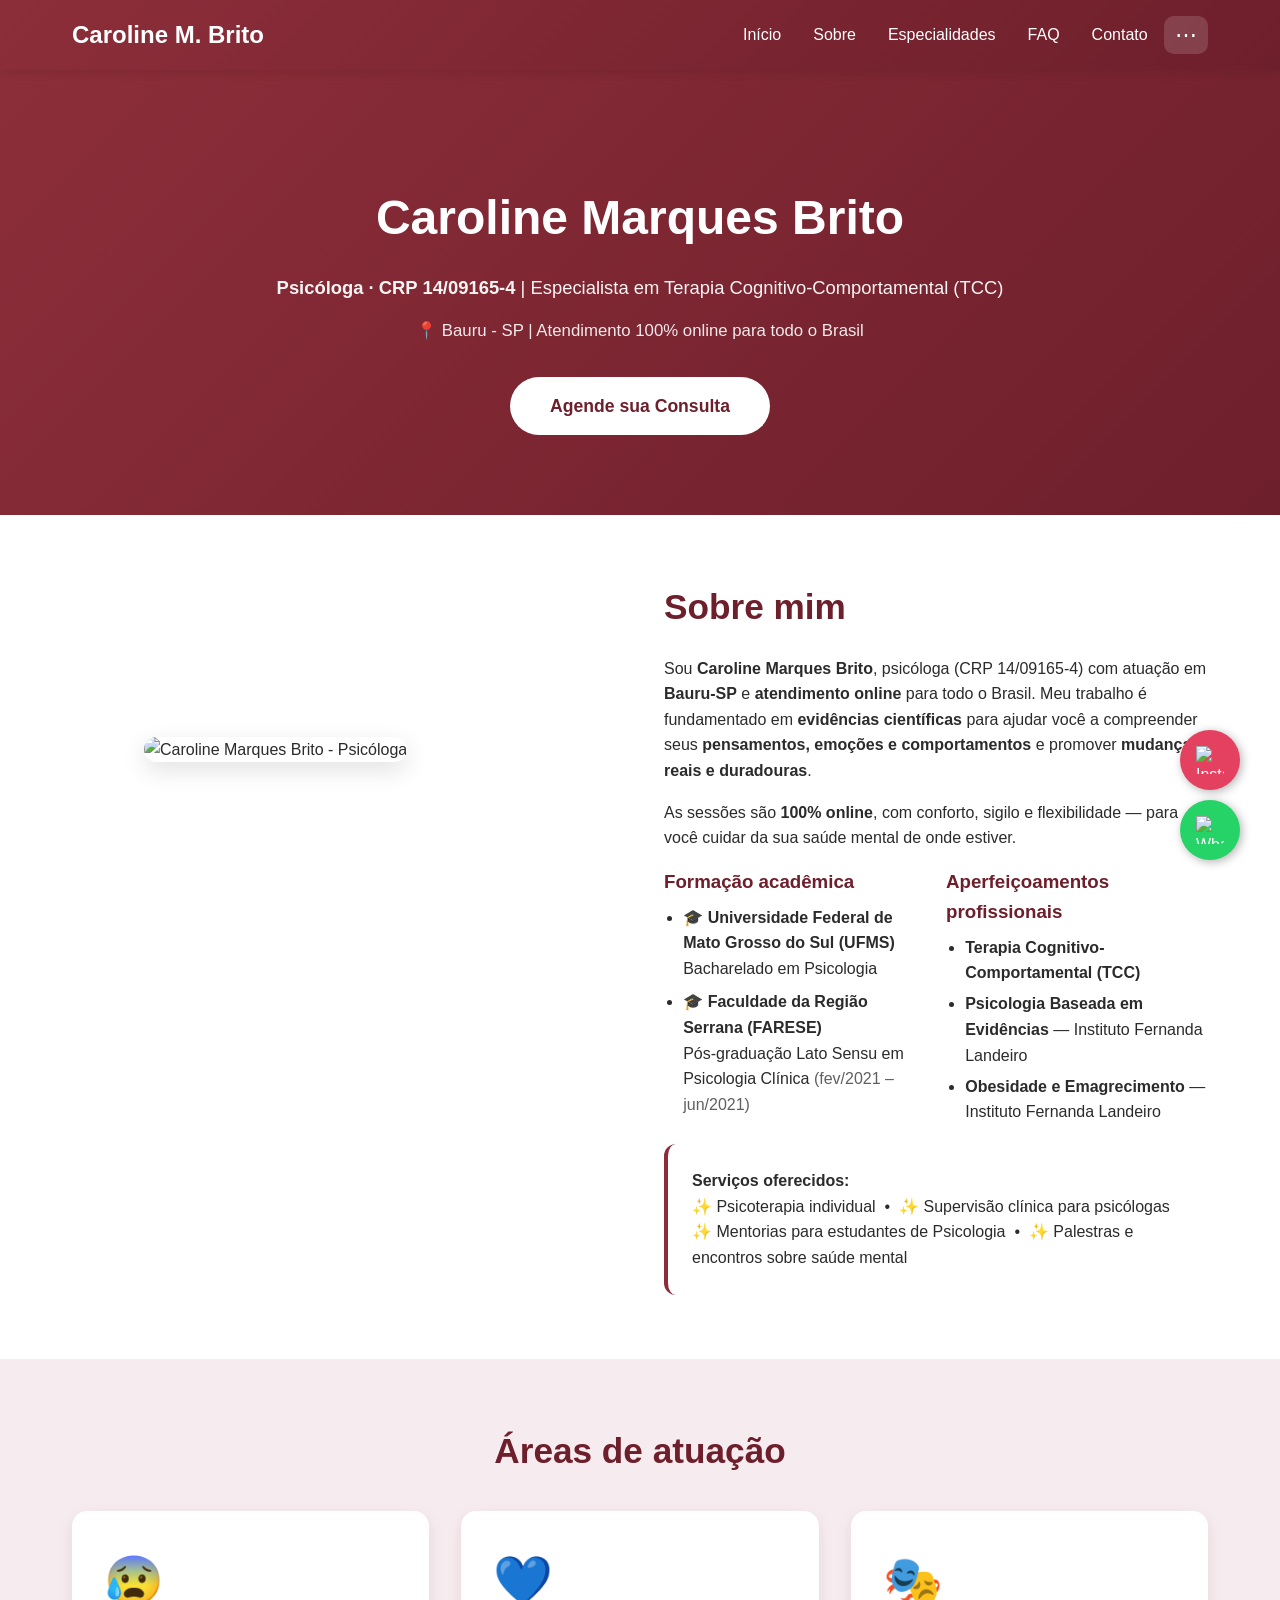
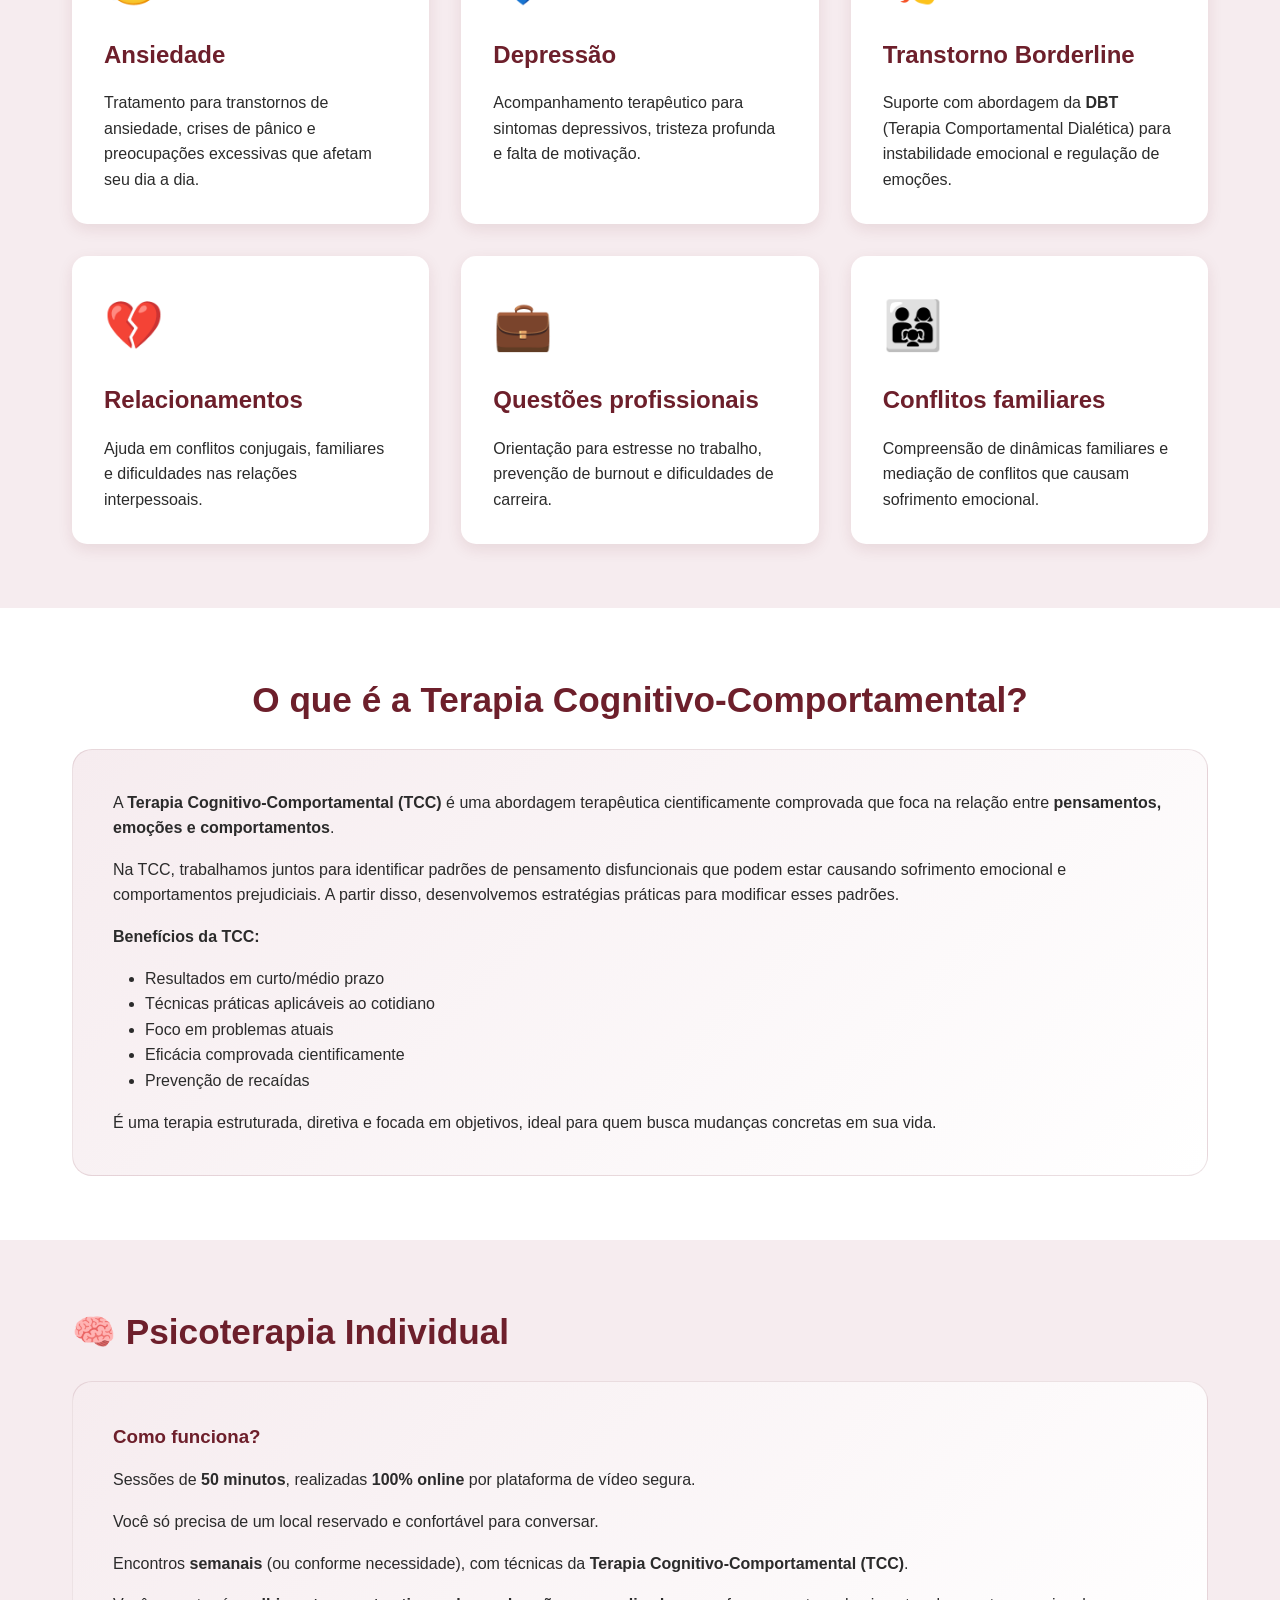
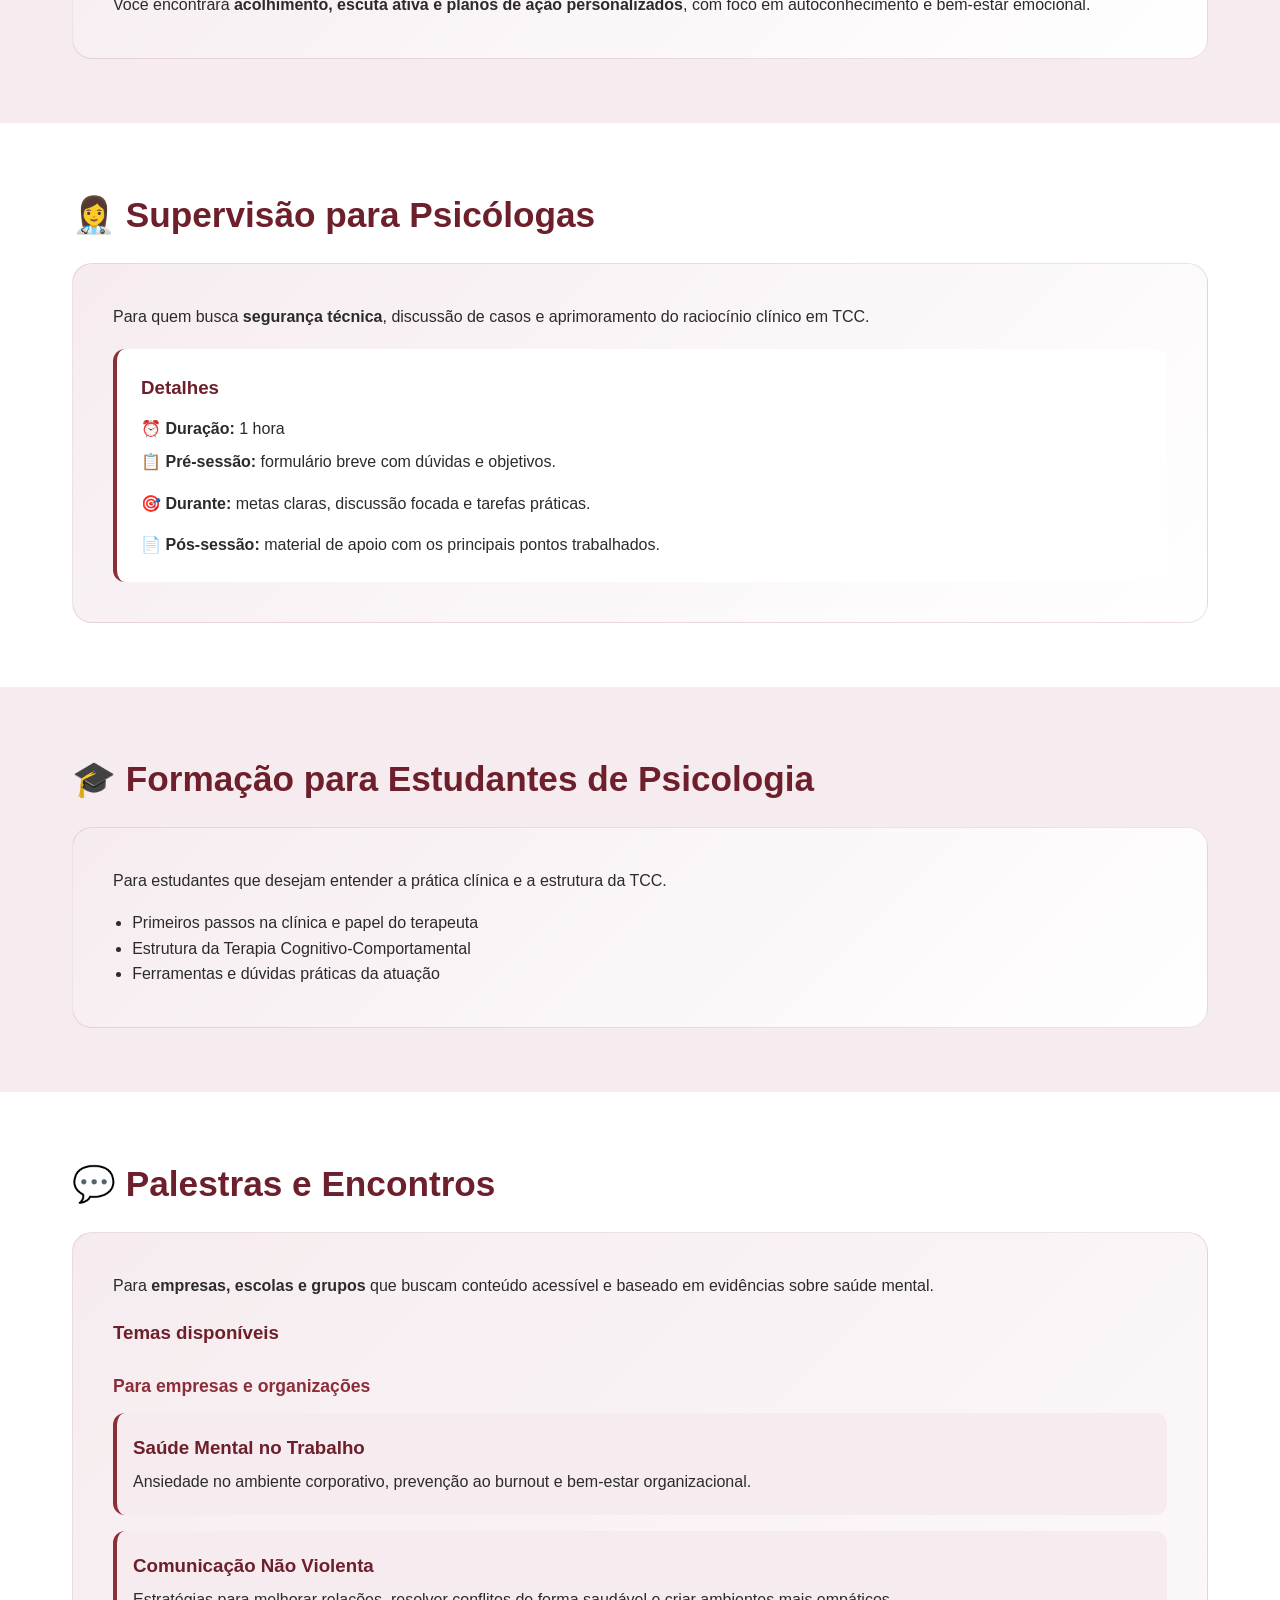
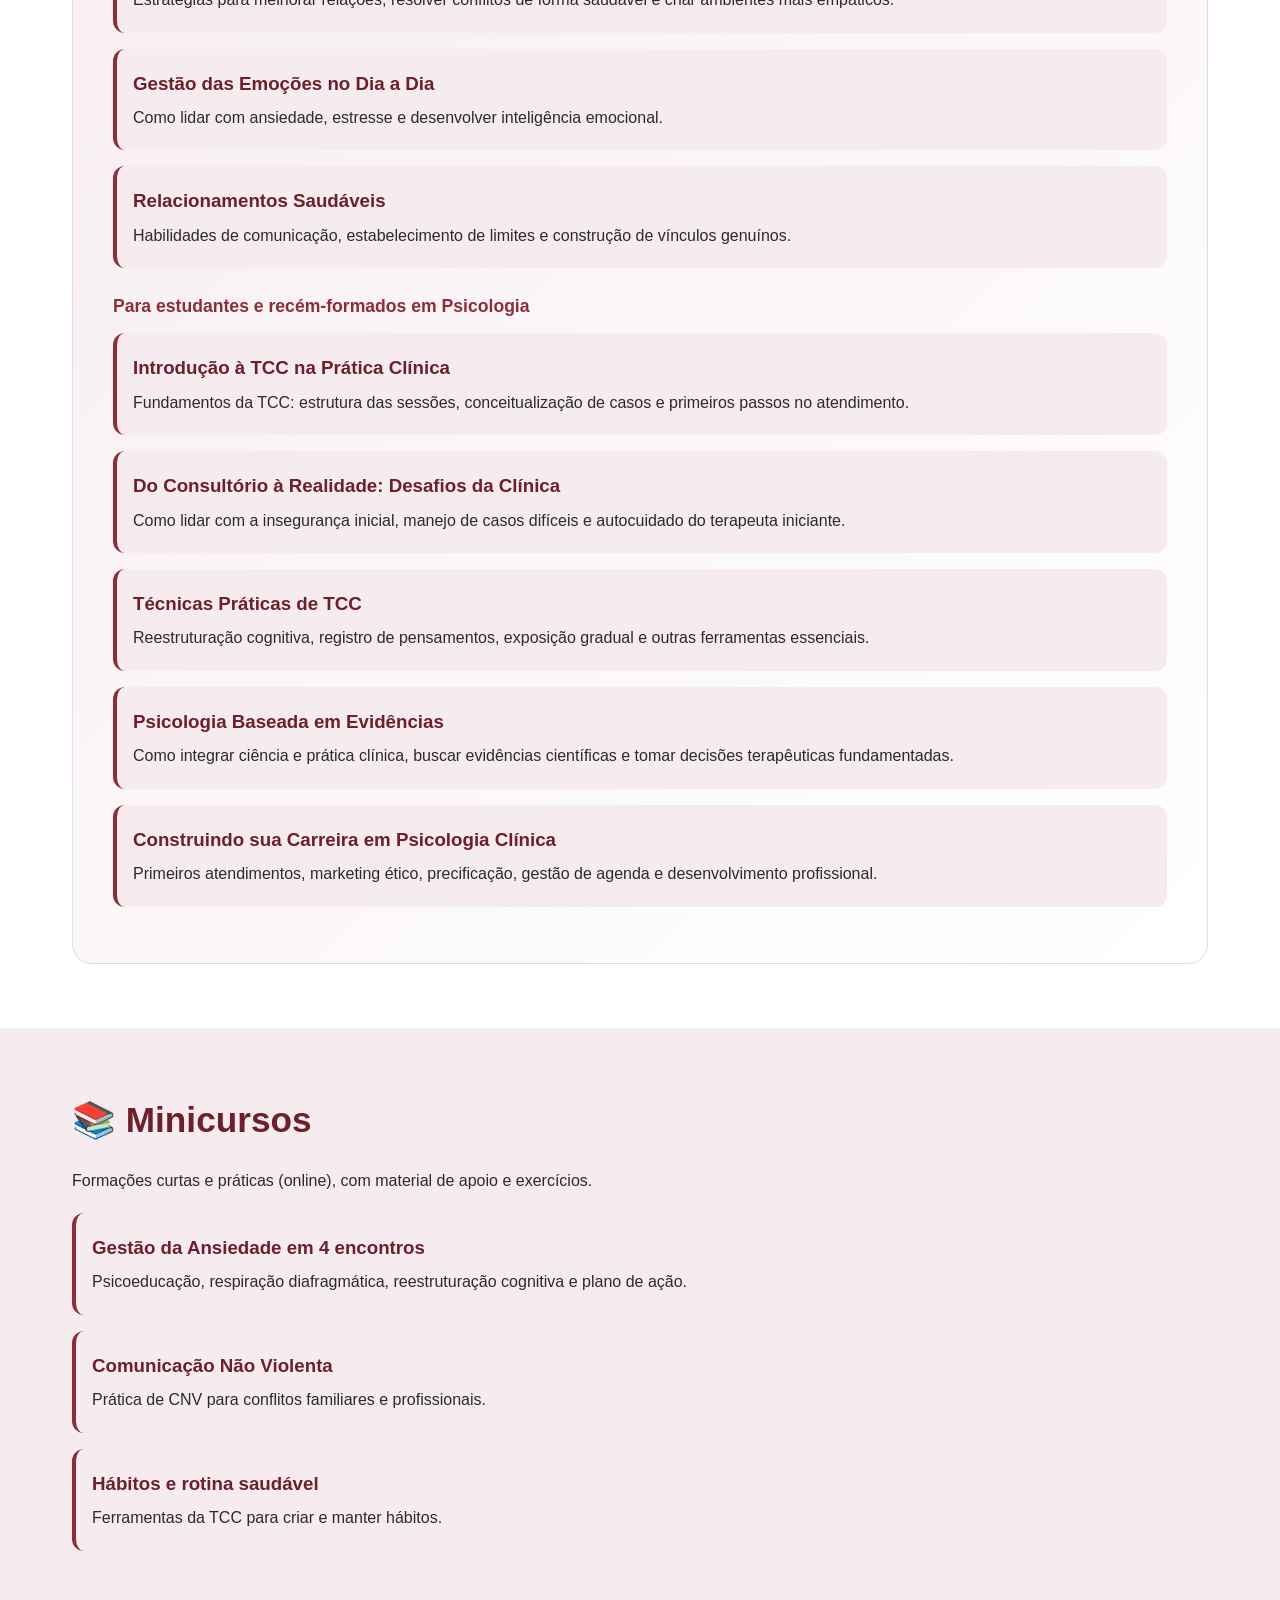
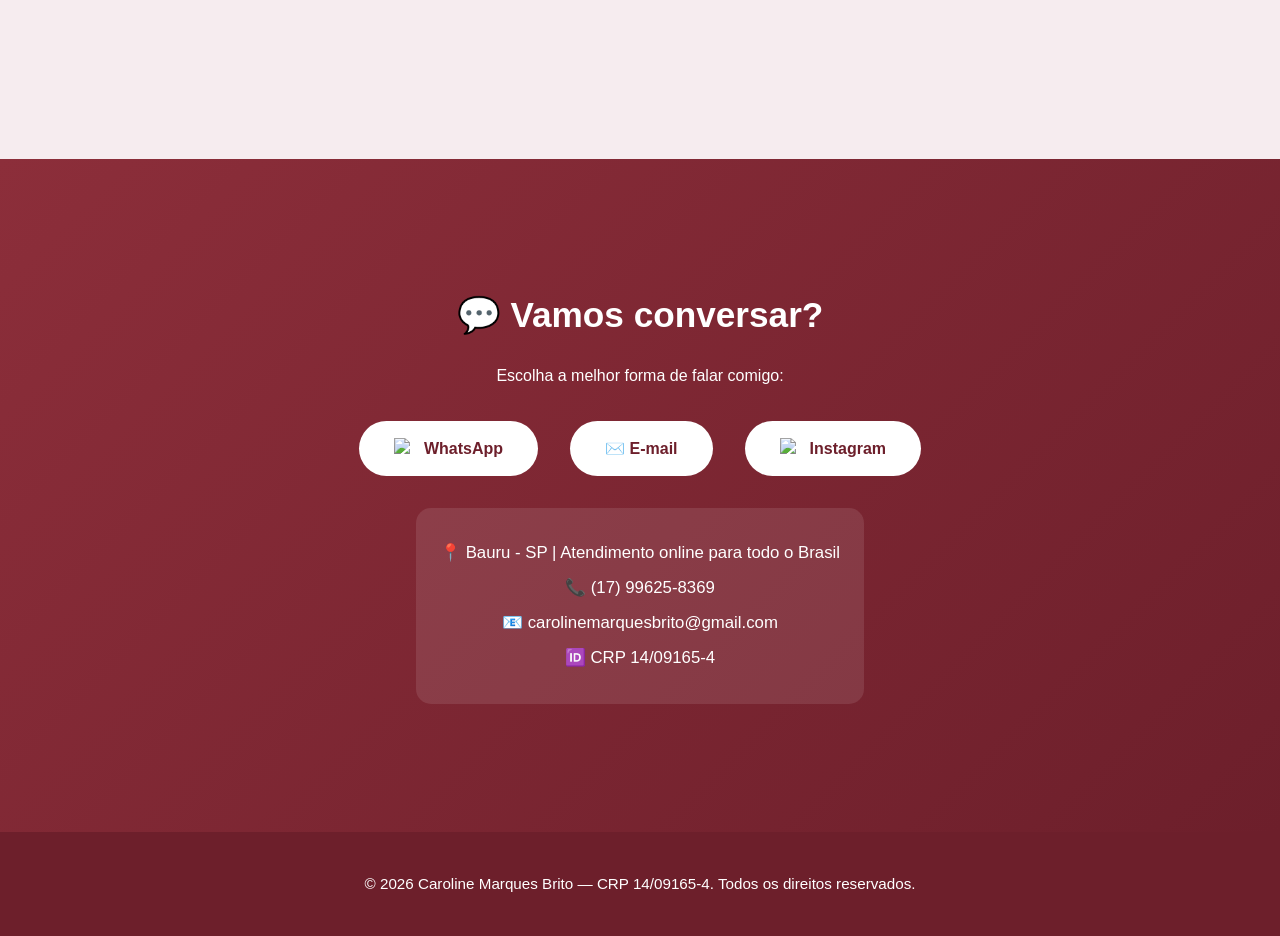
==== index.html @ 2ec9f241 "Update index.html" ====
<!DOCTYPE html>
<html lang="pt-BR">
<head>
  <meta charset="UTF-8" />
  <base href="https://psicarolmarques.com.br/">
  <meta name="viewport" content="width=device-width, initial-scale=1.0" />

  <!-- SEO básico -->
  <title>Psicoterapia Online | Caroline Marques Brito – Psicóloga TCC em Bauru</title>
  <meta name="description" content="Atendimento psicológico online e em Bauru-SP com Caroline Marques Brito (CRP 14/09165-4), especialista em Terapia Cognitivo-Comportamental (TCC) para ansiedade, depressão e relacionamentos." />
  <meta name="robots" content="index,follow,max-snippet:-1,max-image-preview:large,max-video-preview:-1" />
  <link rel="canonical" href="https://psicarolmarques.com.br/" />

  <!-- Palavras-chave -->
  <meta name="keywords" content="psicóloga Bauru, psicóloga online, terapia online, TCC, terapia cognitivo-comportamental, ansiedade, depressão, DBT, relacionamentos, psicoterapia online" />

  <!-- Open Graph -->
  <meta property="og:type" content="website" />
  <meta property="og:title" content="Psicoterapia Online | Caroline Marques Brito – Psicóloga TCC em Bauru" />
  <meta property="og:description" content="Atendimento psicológico online e em Bauru-SP com foco em TCC. Ansiedade, depressão e relacionamentos." />
  <meta property="og:url" content="https://psicarolmarques.com.br/" />
  <meta property="og:image" content="https://psicarolmarques.com.br/imagescaroline.jpeg" />
  <meta property="og:locale" content="pt_BR" />

  <!-- Twitter -->
  <meta name="twitter:card" content="summary_large_image" />
  <meta name="twitter:title" content="Psicoterapia Online | Caroline Marques Brito – Psicóloga TCC em Bauru" />
  <meta name="twitter:description" content="Atendimento psicológico online e em Bauru-SP com foco em TCC. Ansiedade, depressão e relacionamentos." />
  <meta name="twitter:image" content="https://psicarolmarques.com.br/imagescaroline.jpeg" />

  <!-- Cor do navegador -->
  <meta name="theme-color" content="#6D1F2B" />

  <style>
    * { margin: 0; padding: 0; box-sizing: border-box; }

    :root{
      --wine-600: #6D1F2B;
      --wine-500: #8C2E3A;
      --wine-100: #F6ECEF;
      --gray-50:  #F7F7F9;
      --gray-600: #6B7280;
      --text:     #2B2B2B;
    }

    body {
      font-family: 'Segoe UI', Tahoma, Geneva, Verdana, sans-serif;
      line-height: 1.6;
      color: var(--text);
      scroll-behavior: smooth;
      background: #fff;
    }

    header {
      background: linear-gradient(135deg, var(--wine-500) 0%, var(--wine-600) 100%);
      color: white;
      padding: 1rem 0;
      position: fixed;
      width: 100%;
      top: 0;
      z-index: 1000;
      box-shadow: 0 2px 10px rgba(0,0,0,0.1);
    }

    nav {
      max-width: 1200px;
      margin: 0 auto;
      display: flex;
      justify-content: space-between;
      align-items: center;
      padding: 0 2rem;
      position: relative;
    }

    .logo { font-size: 1.5rem; font-weight: bold; }

    .nav-right { display: flex; align-items: center; gap: 1rem; }

    .nav-links { display: flex; gap: 2rem; list-style: none; }
    .nav-links a {
      color: white; text-decoration: none; transition: opacity 0.3s; font-weight: 500;
    }
    .nav-links a:hover { opacity: 0.8; }

    .menu-toggle {
      display: none; background: none; border: none; color: white;
      font-size: 1.5rem; cursor: pointer;
    }

    /* 3 pontinhos */
    .more { position: relative; }
    .more-toggle {
      background: rgba(255,255,255,0.15);
      border: none; color: white; font-size: 1.35rem; line-height: 1;
      padding: .5rem .7rem; border-radius: 10px; cursor: pointer;
    }
    .more-toggle:focus { outline: 2px solid rgba(255,255,255,0.5); }

    .more-dropdown {
      position: absolute; top: 120%; right: 0; background: #fff; color: var(--text);
      border-radius: 12px; min-width: 260px; box-shadow: 0 12px 28px rgba(0,0,0,0.18);
      display: none; overflow: hidden; z-index: 1100;
    }
    .more-dropdown a {
      display: block; padding: .9rem 1rem; text-decoration: none; color: var(--text); font-weight: 500;
    }
    .more-dropdown a:hover { background: var(--wine-100); color: var(--wine-600); }

    .hero {
      background: linear-gradient(135deg, var(--wine-500) 0%, var(--wine-600) 100%);
      color: white; padding: 120px 2rem 80px; text-align: center; margin-top: 60px;
    }
    .hero h1 { font-size: 3rem; margin-bottom: 1rem; animation: fadeInUp 1s ease; }
    .hero p { font-size: 1.15rem; margin-bottom: 1rem; opacity: 0.95; }
    .hero .location { font-size: 1.05rem; opacity: 0.9; margin-bottom: 2rem; }
    .cta-button {
      display: inline-block; background: white; color: var(--wine-600);
      padding: 15px 40px; border-radius: 50px; text-decoration: none; font-weight: bold; font-size: 1.1rem;
      transition: transform 0.3s, box-shadow 0.3s;
    }
    .cta-button:hover { transform: translateY(-3px); box-shadow: 0 10px 25px rgba(109,31,43,0.25); }

    .container { max-width: 1200px; margin: 0 auto; padding: 4rem 2rem; }

    .about { display: grid; grid-template-columns: 1fr 1fr; gap: 3rem; align-items: center; }
    .about-image { width: 100%; max-width: 400px; height: 400px; margin: 0 auto; }
    .about-image img {
      width: 100%; height: 100%; object-fit: cover; object-position: center;
      border-radius: 20px; box-shadow: 0 8px 24px rgba(0,0,0,0.12);
    }

    .section-title { font-size: 2.2rem; color: var(--wine-600); margin-bottom: 1.25rem; }

    .section-bg-white { background: #fff; }
    .section-bg-light  { background: var(--wine-100); }

    .cards-grid { display: grid; grid-template-columns: repeat(auto-fit, minmax(280px, 1fr)); gap: 2rem; margin-top: 2rem; }
    .card {
      background: white; padding: 2rem; border-radius: 15px;
      box-shadow: 0 5px 15px rgba(109,31,43,0.10);
      transition: transform 0.3s, box-shadow 0.3s;
    }
    .card:hover { transform: translateY(-5px); box-shadow: 0 10px 30px rgba(109,31,43,0.20); }
    .card-icon { font-size: 3rem; margin-bottom: 1rem; }
    .card h3 { color: var(--wine-600); margin-bottom: 1rem; font-size: 1.5rem; }

    .service-content {
      background: linear-gradient(135deg, var(--wine-100) 0%, #fff 100%);
      padding: 2.5rem; border-radius: 20px; margin-top: 1rem;
      border: 1px solid rgba(109,31,43,0.12);
    }

    .two-col { display: grid; gap: 1.25rem; grid-template-columns: 1fr; margin-top: .5rem; }
    @media (min-width: 820px) { .two-col { grid-template-columns: 1fr 1fr; } }

    .highlight-box {
      background: white; padding: 1.5rem; border-radius: 12px; margin-top: 1.2rem;
      border-left: 4px solid var(--wine-500);
    }

    .offer-item {
      background: var(--wine-100); border-left: 4px solid var(--wine-500);
      border-radius: 12px; padding: 1.25rem 1rem; margin-bottom: 1rem;
    }
    .offer-item h3 { color: var(--wine-600); margin-bottom: .4rem; }

    .contact {
      background: linear-gradient(135deg, var(--wine-500) 0%, var(--wine-600) 100%);
      color: white; text-align: center; padding: 4rem 2rem;
    }
    .contact-buttons { display: flex; gap: 2rem; justify-content: center; margin-top: 2rem; flex-wrap: wrap; }
    .contact-btn {
      background: white; color: var(--wine-600); padding: 15px 35px; border-radius: 50px;
      text-decoration: none; font-weight: bold; display: inline-flex; align-items: center; gap: 10px;
      transition: transform 0.3s, box-shadow 0.3s;
    }
    .contact-btn:hover { transform: translateY(-3px); box-shadow: 0 10px 25px rgba(109,31,43,0.25); }
    .contact-btn img { width: 20px; height: 20px; display: inline-block; vertical-align: middle; }

    .contact-info {
      margin-top: 2rem; padding: 1.5rem; background: rgba(255,255,255,0.1);
      border-radius: 15px; display: inline-block;
    }
    .contact-info p { margin: 0.5rem 0; font-size: 1.05rem; }

    footer { background: var(--wine-600); color: white; text-align: center; padding: 2rem; }
    footer p { margin: 0.5rem 0; font-size: 0.95rem; }

    @media (max-width: 768px) {
      .nav-links { display: none; }
      .menu-toggle { display: block; }
      .hero h1 { font-size: 2rem; }
      .hero p { font-size: 1.05rem; }
      .about { grid-template-columns: 1fr; }
      .section-title { font-size: 1.9rem; }
      .nav-links.active {
        display: flex; position: absolute; top: 60px; right: 0;
        background: var(--wine-600); flex-direction: column; gap: 1rem; padding: 1rem 1.5rem;
        border-bottom-left-radius: 12px; box-shadow: 0 10px 25px rgba(0,0,0,0.2);
      }
      .nav-links a { padding: .25rem 0; }
      .more-dropdown { min-width: 220px; }
      .contact-buttons { flex-direction: column; align-items: center; }
    }

    @keyframes fadeInUp { from { opacity: 0; transform: translateY(30px); } to { opacity: 1; transform: translateY(0); } }

    /* Botões flutuantes */
    .whatsapp-float, .instagram-float {
      position: fixed; width: 60px; height: 60px; right: 40px; color: #FFF; border-radius: 50%;
      text-align: center; box-shadow: 2px 2px 10px rgba(0,0,0,0.3); z-index: 999;
      display: flex; align-items: center; justify-content: center; cursor: pointer;
      transition: transform 0.3s; text-decoration: none;
    }
    .whatsapp-float { bottom: 40px; background-color: #25d366; }
    .instagram-float { bottom: 110px; background-color: #E4405F; }
    .whatsapp-float:hover, .instagram-float:hover { transform: scale(1.1); }
    .whatsapp-float img, .instagram-float img { width: 28px; height: 28px; display: block; }

    /* Compensar header fixo nas âncoras */
    section { scroll-margin-top: 80px; }
  </style>
</head>
<body>
  <!-- WhatsApp flutuante -->
  <a href="https://wa.me/5517996258369?text=Olá! Gostaria de agendar uma consulta."
     class="whatsapp-float" target="_blank" rel="noopener noreferrer" aria-label="Conversar no WhatsApp">
    <img src="whatsapp.png" alt="WhatsApp" loading="lazy">
  </a>

  <!-- Instagram flutuante -->
  <a href="https://www.instagram.com/psicarolmarques/"
     class="instagram-float" target="_blank" rel="noopener noreferrer" aria-label="Abrir Instagram">
    <img src="Instagram.png" alt="Instagram" loading="lazy">
  </a>

  <header id="header">
    <nav aria-label="Menu principal">
      <div class="logo">Caroline M. Brito</div>

      <div class="nav-right">
        <button class="menu-toggle" aria-label="Abrir menu principal" aria-expanded="false">☰</button>

        <ul class="nav-links">
          <li><a href="#inicio">Início</a></li>
          <li><a href="#sobre">Sobre</a></li>
          <li><a href="#especialidades">Especialidades</a></li>
          <li><a href="#faq">FAQ</a></li>
          <li><a href="#contato" id="navContato">Contato</a></li>
        </ul>

        <div class="more">
          <button class="more-toggle" aria-haspopup="true" aria-expanded="false" aria-label="Mais opções">⋯</button>
          <div class="more-dropdown" role="menu" aria-label="Mais opções">
            <a href="#psicoterapia" role="menuitem">🧠 Psicoterapia</a>
            <a href="#supervisao" role="menuitem">👩‍⚕️ Supervisão Clínica</a>
            <a href="#palestras" role="menuitem">💬 Palestras</a>
            <a href="#minicursos" role="menuitem">📚 Minicursos</a>
            <a href="#mentoria-individual" role="menuitem">👤 Mentorias Individuais</a>
            <a href="#mentoria-grupo" role="menuitem">👥 Mentorias em Grupo</a>
          </div>
        </div>
      </div>
    </nav>
  </header>

  <section class="hero" id="inicio">
    <h1>Caroline Marques Brito</h1>
    <p><strong>Psicóloga · CRP 14/09165-4</strong> | Especialista em Terapia Cognitivo-Comportamental (TCC)</p>
    <p class="location">📍 Bauru - SP | Atendimento 100% online para todo o Brasil</p>
    <a href="https://wa.me/5517996258369?text=Olá! Gostaria de agendar uma consulta." class="cta-button" target="_blank" rel="noopener noreferrer">Agende sua Consulta</a>
  </section>

  <section class="section-bg-white" id="sobre">
    <div class="container">
      <div class="about">
        <div class="about-image">
          <img src="imagescaroline.jpeg" alt="Caroline Marques Brito - Psicóloga" loading="lazy">
        </div>
        <div>
          <h2 class="section-title">Sobre mim</h2>
          <p style="margin-bottom: 1rem;">
            Sou <strong>Caroline Marques Brito</strong>, psicóloga (CRP 14/09165-4) com atuação em <strong>Bauru-SP</strong> e
            <strong>atendimento online</strong> para todo o Brasil. Meu trabalho é fundamentado em
            <strong>evidências científicas</strong> para ajudar você a compreender seus <strong>pensamentos, emoções e comportamentos</strong> e promover
            <strong>mudanças reais e duradouras</strong>.
          </p>
          <p style="margin-bottom: 1rem;">
            As sessões são <strong>100% online</strong>, com conforto, sigilo e flexibilidade — para você cuidar da sua saúde mental de onde estiver.
          </p>

          <div class="two-col" style="margin-top:.75rem;">
            <div>
              <h3 style="color:var(--wine-600); margin-bottom:.5rem;">Formação acadêmica</h3>
              <ul style="padding-left: 1.2rem;">
                <li style="margin-bottom:.5rem;">
                  🎓 <strong>Universidade Federal de Mato Grosso do Sul (UFMS)</strong><br>
                  Bacharelado em Psicologia
                </li>
                <li>
                  🎓 <strong>Faculdade da Região Serrana (FARESE)</strong><br>
                  Pós-graduação Lato Sensu em Psicologia Clínica <span style="opacity:.75;">(fev/2021 – jun/2021)</span>
                </li>
              </ul>
            </div>

            <div>
              <h3 style="color:var(--wine-600); margin-bottom:.5rem;">Aperfeiçoamentos profissionais</h3>
              <ul style="padding-left: 1.2rem;">
                <li style="margin-bottom:.35rem;"><strong>Terapia Cognitivo-Comportamental (TCC)</strong></li>
                <li style="margin-bottom:.35rem;"><strong>Psicologia Baseada em Evidências</strong> — Instituto Fernanda Landeiro</li>
                <li><strong>Obesidade e Emagrecimento</strong> — Instituto Fernanda Landeiro</li>
              </ul>
            </div>
          </div>

          <div class="highlight-box">
            <strong>Serviços oferecidos:</strong><br>
            ✨ Psicoterapia individual&nbsp;&nbsp;•&nbsp;&nbsp;✨ Supervisão clínica para psicólogas<br>
            ✨ Mentorias para estudantes de Psicologia&nbsp;&nbsp;•&nbsp;&nbsp;✨ Palestras e encontros sobre saúde mental
          </div>
        </div>
      </div>
    </div>
  </section>

  <section class="section-bg-light" id="especialidades">
    <div class="container">
      <h2 class="section-title" style="text-align: center;">Áreas de atuação</h2>
      <div class="cards-grid">
        <div class="card"><div class="card-icon">😰</div><h3>Ansiedade</h3><p>Tratamento para transtornos de ansiedade, crises de pânico e preocupações excessivas que afetam seu dia a dia.</p></div>
        <div class="card"><div class="card-icon">💙</div><h3>Depressão</h3><p>Acompanhamento terapêutico para sintomas depressivos, tristeza profunda e falta de motivação.</p></div>
        <div class="card"><div class="card-icon">🎭</div><h3>Transtorno Borderline</h3><p>Suporte com abordagem da <strong>DBT</strong> (Terapia Comportamental Dialética) para instabilidade emocional e regulação de emoções.</p></div>
        <div class="card"><div class="card-icon">💔</div><h3>Relacionamentos</h3><p>Ajuda em conflitos conjugais, familiares e dificuldades nas relações interpessoais.</p></div>
        <div class="card"><div class="card-icon">💼</div><h3>Questões profissionais</h3><p>Orientação para estresse no trabalho, prevenção de burnout e dificuldades de carreira.</p></div>
        <div class="card"><div class="card-icon">👨‍👩‍👧</div><h3>Conflitos familiares</h3><p>Compreensão de dinâmicas familiares e mediação de conflitos que causam sofrimento emocional.</p></div>
      </div>
    </div>
  </section>

  <!-- Seção explicativa: O que é TCC -->
  <section class="section-bg-white" id="tcc">
    <div class="container">
      <h2 class="section-title" style="text-align: center;">O que é a Terapia Cognitivo-Comportamental?</h2>
      <div class="service-content">
        <p style="margin-bottom: 1rem;">
          A <strong>Terapia Cognitivo-Comportamental (TCC)</strong> é uma abordagem terapêutica cientificamente comprovada que foca na relação entre <strong>pensamentos, emoções e comportamentos</strong>.
        </p>
        <p style="margin-bottom: 1rem;">
          Na TCC, trabalhamos juntos para identificar padrões de pensamento disfuncionais que podem estar causando sofrimento emocional e comportamentos prejudiciais. A partir disso, desenvolvemos estratégias práticas para modificar esses padrões.
        </p>
        <p style="margin-bottom: 1rem;"><strong>Benefícios da TCC:</strong></p>
        <ul style="margin-left: 2rem; margin-bottom: 1rem;">
          <li>Resultados em curto/médio prazo</li>
          <li>Técnicas práticas aplicáveis ao cotidiano</li>
          <li>Foco em problemas atuais</li>
          <li>Eficácia comprovada cientificamente</li>
          <li>Prevenção de recaídas</li>
        </ul>
        <p>É uma terapia estruturada, diretiva e focada em objetivos, ideal para quem busca mudanças concretas em sua vida.</p>
      </div>
    </div>
  </section>

  <section class="section-bg-light" id="psicoterapia">
    <div class="container">
      <h2 class="section-title">🧠 Psicoterapia Individual</h2>
      <div class="service-content">
        <h3 style="color: var(--wine-600); margin-bottom: 1rem;">Como funciona?</h3>
        <p style="margin-bottom: 1rem;">Sessões de <strong>50 minutos</strong>, realizadas <strong>100% online</strong> por plataforma de vídeo segura.</p>
        <p style="margin-bottom: 1rem;">Você só precisa de um local reservado e confortável para conversar.</p>
        <p style="margin-bottom: 1rem;">Encontros <strong>semanais</strong> (ou conforme necessidade), com técnicas da <strong>Terapia Cognitivo-Comportamental (TCC)</strong>.</p>
        <p>Você encontrará <strong>acolhimento, escuta ativa e planos de ação personalizados</strong>, com foco em autoconhecimento e bem-estar emocional.</p>
      </div>
    </div>
  </section>

  <section class="section-bg-white" id="supervisao">
    <div class="container">
      <h2 class="section-title">👩‍⚕️ Supervisão para Psicólogas</h2>
      <div class="service-content">
        <p style="margin-bottom: 1rem;">Para quem busca <strong>segurança técnica</strong>, discussão de casos e aprimoramento do raciocínio clínico em TCC.</p>
        <div class="highlight-box">
          <h3 style="color: var(--wine-600); margin-bottom: 0.8rem;">Detalhes</h3>
          <p style="margin-bottom: 0.5rem;">⏰ <strong>Duração:</strong> 1 hora</p>
          <p style="margin-bottom: 1rem;">📋 <strong>Pré-sessão:</strong> formulário breve com dúvidas e objetivos.</p>
          <p style="margin-bottom: 1rem;">🎯 <strong>Durante:</strong> metas claras, discussão focada e tarefas práticas.</p>
          <p style="margin-bottom: 0;">📄 <strong>Pós-sessão:</strong> material de apoio com os principais pontos trabalhados.</p>
        </div>
      </div>
    </div>
  </section>

  <section class="section-bg-light" id="estudantes">
    <div class="container">
      <h2 class="section-title">🎓 Formação para Estudantes de Psicologia</h2>
      <div class="service-content">
        <p style="margin-bottom: 1rem;">Para estudantes que desejam entender a prática clínica e a estrutura da TCC.</p>
        <ul style="margin-left: 1.2rem; margin-bottom: 0;">
          <li>Primeiros passos na clínica e papel do terapeuta</li>
          <li>Estrutura da Terapia Cognitivo-Comportamental</li>
          <li>Ferramentas e dúvidas práticas da atuação</li>
        </ul>
      </div>
    </div>
  </section>

  <section class="section-bg-white" id="palestras">
    <div class="container">
      <h2 class="section-title">💬 Palestras e Encontros</h2>
      <div class="service-content">
        <p style="margin-bottom: 1.2rem;">Para <strong>empresas, escolas e grupos</strong> que buscam conteúdo acessível e baseado em evidências sobre saúde mental.</p>
        <h3 style="color: var(--wine-600); margin-bottom: 1rem;">Temas disponíveis</h3>

        <h4 style="color: var(--wine-500); margin: 1.5rem 0 0.8rem 0; font-size: 1.1rem;">Para empresas e organizações</h4>
        <div class="offer-item"><h3>Saúde Mental no Trabalho</h3><p>Ansiedade no ambiente corporativo, prevenção ao burnout e bem-estar organizacional.</p></div>
        <div class="offer-item"><h3>Comunicação Não Violenta</h3><p>Estratégias para melhorar relações, resolver conflitos de forma saudável e criar ambientes mais empáticos.</p></div>
        <div class="offer-item"><h3>Gestão das Emoções no Dia a Dia</h3><p>Como lidar com ansiedade, estresse e desenvolver inteligência emocional.</p></div>
        <div class="offer-item"><h3>Relacionamentos Saudáveis</h3><p>Habilidades de comunicação, estabelecimento de limites e construção de vínculos genuínos.</p></div>

        <h4 style="color: var(--wine-500); margin: 1.5rem 0 0.8rem 0; font-size: 1.1rem;">Para estudantes e recém-formados em Psicologia</h4>
        <div class="offer-item"><h3>Introdução à TCC na Prática Clínica</h3><p>Fundamentos da TCC: estrutura das sessões, conceitualização de casos e primeiros passos no atendimento.</p></div>
        <div class="offer-item"><h3>Do Consultório à Realidade: Desafios da Clínica</h3><p>Como lidar com a insegurança inicial, manejo de casos difíceis e autocuidado do terapeuta iniciante.</p></div>
        <div class="offer-item"><h3>Técnicas Práticas de TCC</h3><p>Reestruturação cognitiva, registro de pensamentos, exposição gradual e outras ferramentas essenciais.</p></div>
        <div class="offer-item"><h3>Psicologia Baseada em Evidências</h3><p>Como integrar ciência e prática clínica, buscar evidências científicas e tomar decisões terapêuticas fundamentadas.</p></div>
        <div class="offer-item"><h3>Construindo sua Carreira em Psicologia Clínica</h3><p>Primeiros atendimentos, marketing ético, precificação, gestão de agenda e desenvolvimento profissional.</p></div>
      </div>
    </div>
  </section>

  <section class="section-bg-light" id="minicursos">
    <div class="container">
      <h2 class="section-title">📚 Minicursos</h2>
      <p>Formações curtas e práticas (online), com material de apoio e exercícios.</p>
      <div style="margin-top:1.2rem;">
        <div class="offer-item"><h3>Gestão da Ansiedade em 4 encontros</h3><p>Psicoeducação, respiração diafragmática, reestruturação cognitiva e plano de ação.</p></div>
        <div class="offer-item"><h3>Comunicação Não Violenta</h3><p>Prática de CNV para conflitos familiares e profissionais.</p></div>
        <div class="offer-item"><h3>Hábitos e rotina saudável</h3><p>Ferramentas da TCC para criar e manter hábitos.</p></div>
      </div>
    </div>
  </section>

  <section class="section-bg-light" id="mentoria-individual">
    <div class="container">
      <!-- conteúdo da mentoria individual — personalize quando quiser -->
    </div>
  </section>

  <section class="contact" id="contato">
    <div class="container">
      <h2 class="section-title" style="color: white;">💬 Vamos conversar?</h2>
      <p>Escolha a melhor forma de falar comigo:</p>

      <div class="contact-buttons">
        <a href="https://wa.me/5517996258369?text=Olá! Gostaria de agendar uma consulta."
           class="contact-btn" target="_blank" rel="noopener noreferrer">
          <img src="whatsapp.png" alt="Abrir conversa no WhatsApp"> WhatsApp
        </a>

        <a href="mailto:carolinemarquesbrito@gmail.com" class="contact-btn" rel="noopener noreferrer">✉️ E-mail</a>

        <a href="https://www.instagram.com/psicarolmarques/"
           class="contact-btn" target="_blank" rel="noopener noreferrer">
          <img src="Instagram.png" alt="Visitar Instagram"> Instagram
        </a>
      </div>

      <div class="contact-info" aria-label="Informações de contato">
        <p>📍 Bauru - SP | Atendimento online para todo o Brasil</p>
        <p>📞 (17) 99625-8369</p>
        <p>📧 carolinemarquesbrito@gmail.com</p>
        <p>🆔 CRP 14/09165-4</p>
      </div>
    </div>
  </section>

  <footer>
    <p>&copy; <span id="yearSpan"></span> Caroline Marques Brito — CRP 14/09165-4. Todos os direitos reservados.</p>
  </footer>

  <!-- Script: menu, âncoras suaves e 3 pontinhos -->
  <script>
    document.addEventListener('DOMContentLoaded', () => {
      const $  = (s, r=document) => r.querySelector(s);
      const $$ = (s, r=document) => Array.from(r.querySelectorAll(s));
      const smoothTo = (sel) => { const el = $(sel); if (el) el.scrollIntoView({ behavior:'smooth', block:'start' }); };

      // Ano no rodapé
      const ySpan = document.getElementById('yearSpan');
      if (ySpan) ySpan.textContent = new Date().getFullYear();

      // Menu mobile
      const menuToggle = $('.menu-toggle');
      const navLinks   = $('.nav-links');
      if (menuToggle && navLinks) {
        const toggleNav = (e) => {
          e && e.preventDefault();
          const open = navLinks.classList.toggle('active');
          menuToggle.setAttribute('aria-expanded', String(open));
        };
        menuToggle.addEventListener('click', toggleNav, { passive:false });
        menuToggle.addEventListener('touchend', toggleNav, { passive:false });
      }

      // Rolagem suave no menu principal
      $$('.nav-links a[href^="#"]').forEach(a => {
        const go = (e) => {
          e.preventDefault();
          smoothTo(a.getAttribute('href'));
          if (navLinks && navLinks.classList.contains('active')) navLinks.classList.remove('active');
        };
        a.addEventListener('click', go, { passive:false });
        a.addEventListener('touchend', go, { passive:false });
      });

      // Três pontinhos (⋯)
      const moreToggle   = $('.more-toggle');
      const moreDropdown = $('.more-dropdown');
      if (moreToggle && moreDropdown) {
        const toggleMore = (e) => {
          e.preventDefault(); e.stopPropagation();
          const open = moreDropdown.style.display === 'block';
          moreDropdown.style.display = open ? 'none' : 'block';
          moreToggle.setAttribute('aria-expanded', String(!open));
        };
        moreToggle.addEventListener('click', toggleMore, { passive:false });
        moreToggle.addEventListener('touchend', toggleMore, { passive:false });

        const closeIfOutside = (e) => {
          if (!moreDropdown.contains(e.target) && !moreToggle.contains(e.target)) {
            moreDropdown.style.display = 'none';
            moreToggle.setAttribute('aria-expanded', 'false');
          }
        };
        document.addEventListener('click', closeIfOutside);
        document.addEventListener('touchend', closeIfOutside);

        // Rolagem suave nos itens do dropdown
        $$('.more-dropdown a[href^="#"]').forEach(a => {
          const go = (e) => {
            e.preventDefault();
            smoothTo(a.getAttribute('href'));
            moreDropdown.style.display = 'none';
            moreToggle.setAttribute('aria-expanded', 'false');
            if (navLinks && navLinks.classList.contains('active')) navLinks.classList.remove('active');
          };
          a.addEventListener('click', go, { passive:false });
          a.addEventListener('touchend', go, { passive:false });
        });
      }
    });
  </script>

  <!-- Dados estruturados (JSON-LD) -->
  <script type="application/ld+json">
  {
    "@context": "https://schema.org",
    "@type": "Psychologist",
    "name": "Caroline Marques Brito",
    "url": "https://psicarolmarques.com.br/",
    "image": "https://psicarolmarques.com.br/imagescaroline.jpeg",
    "telephone": "+55-17-99625-8369",
    "email": "carolinemarquesbrito@gmail.com",
    "address": {
      "@type": "PostalAddress",
      "addressLocality": "Bauru",
      "addressRegion": "SP",
      "addressCountry": "BR"
    },
    "areaServed": "BR",
    "description": "Psicóloga especializada em TCC. Atendimento psicológico online e em Bauru-SP para ansiedade, depressão e relacionamentos.",
    "sameAs": [
      "https://www.instagram.com/psicarolmarques/"
    ]
  }
  </script>
</body>
</html>
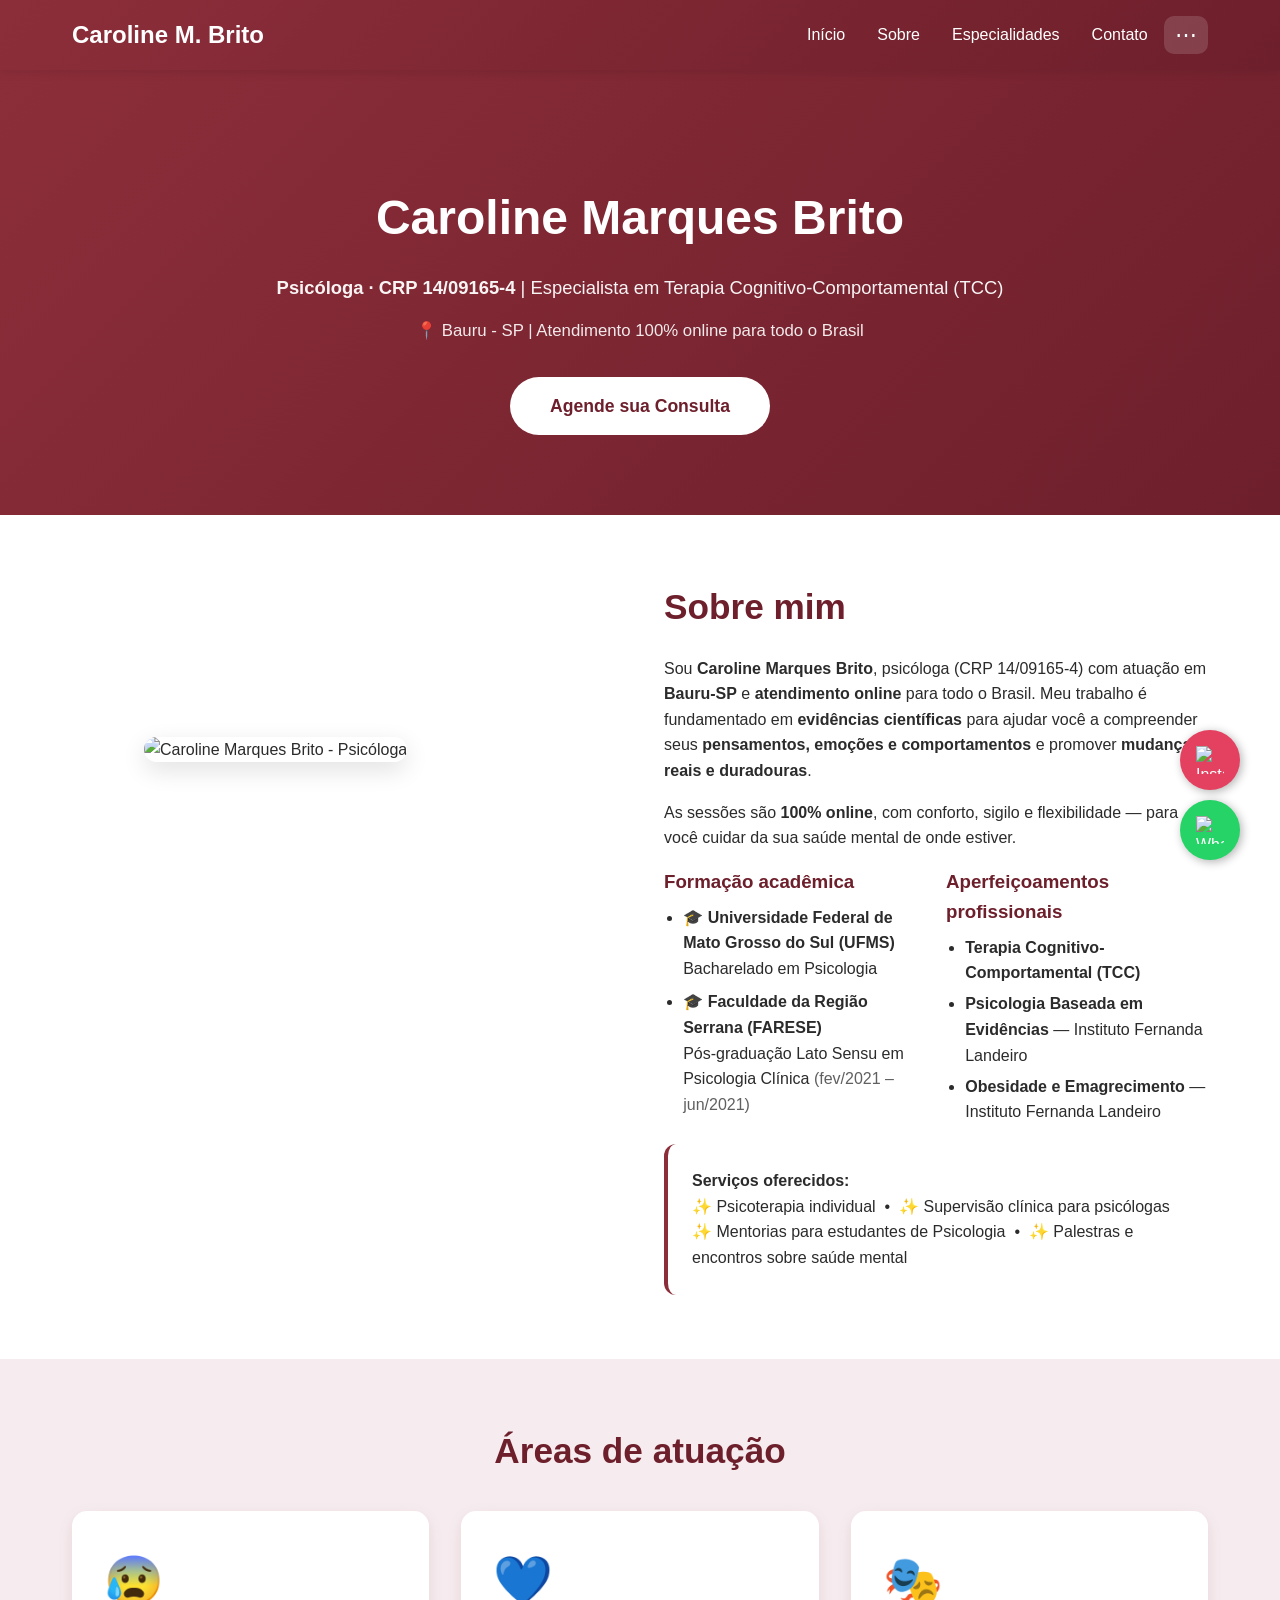
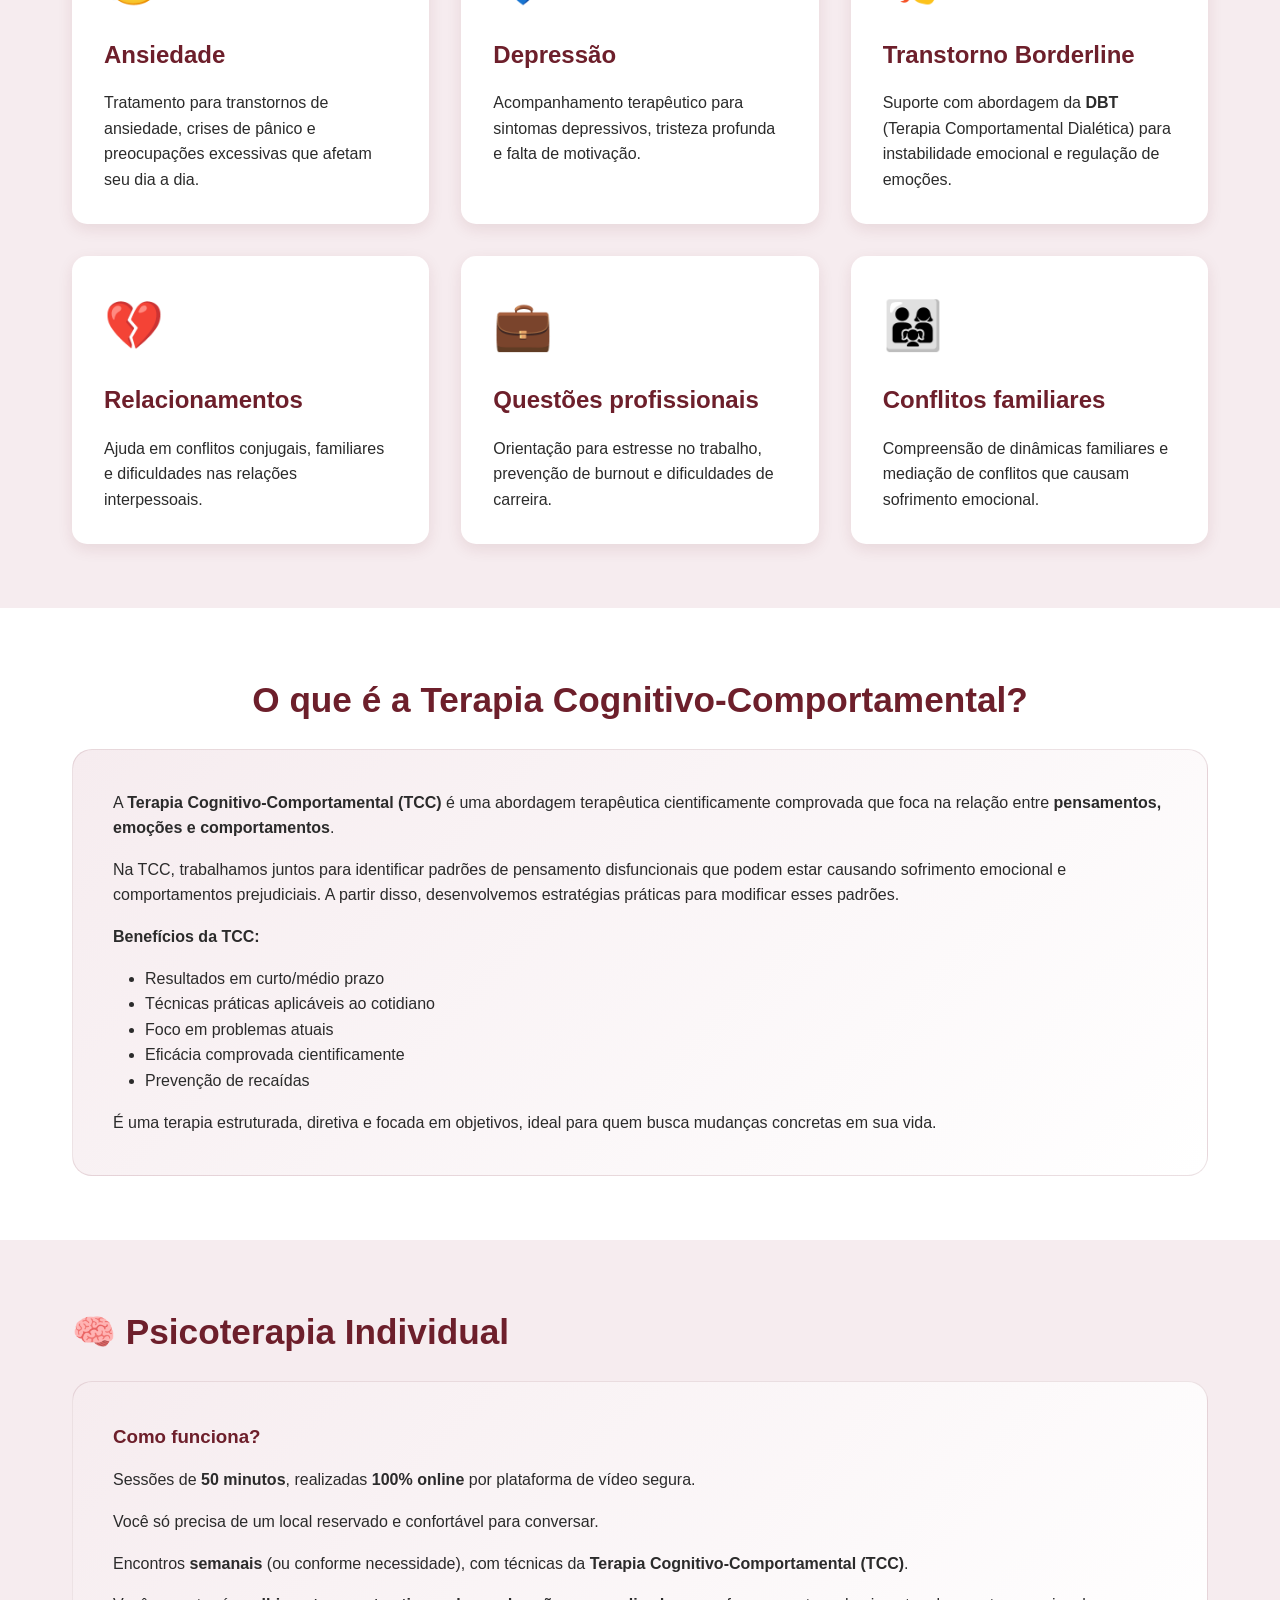
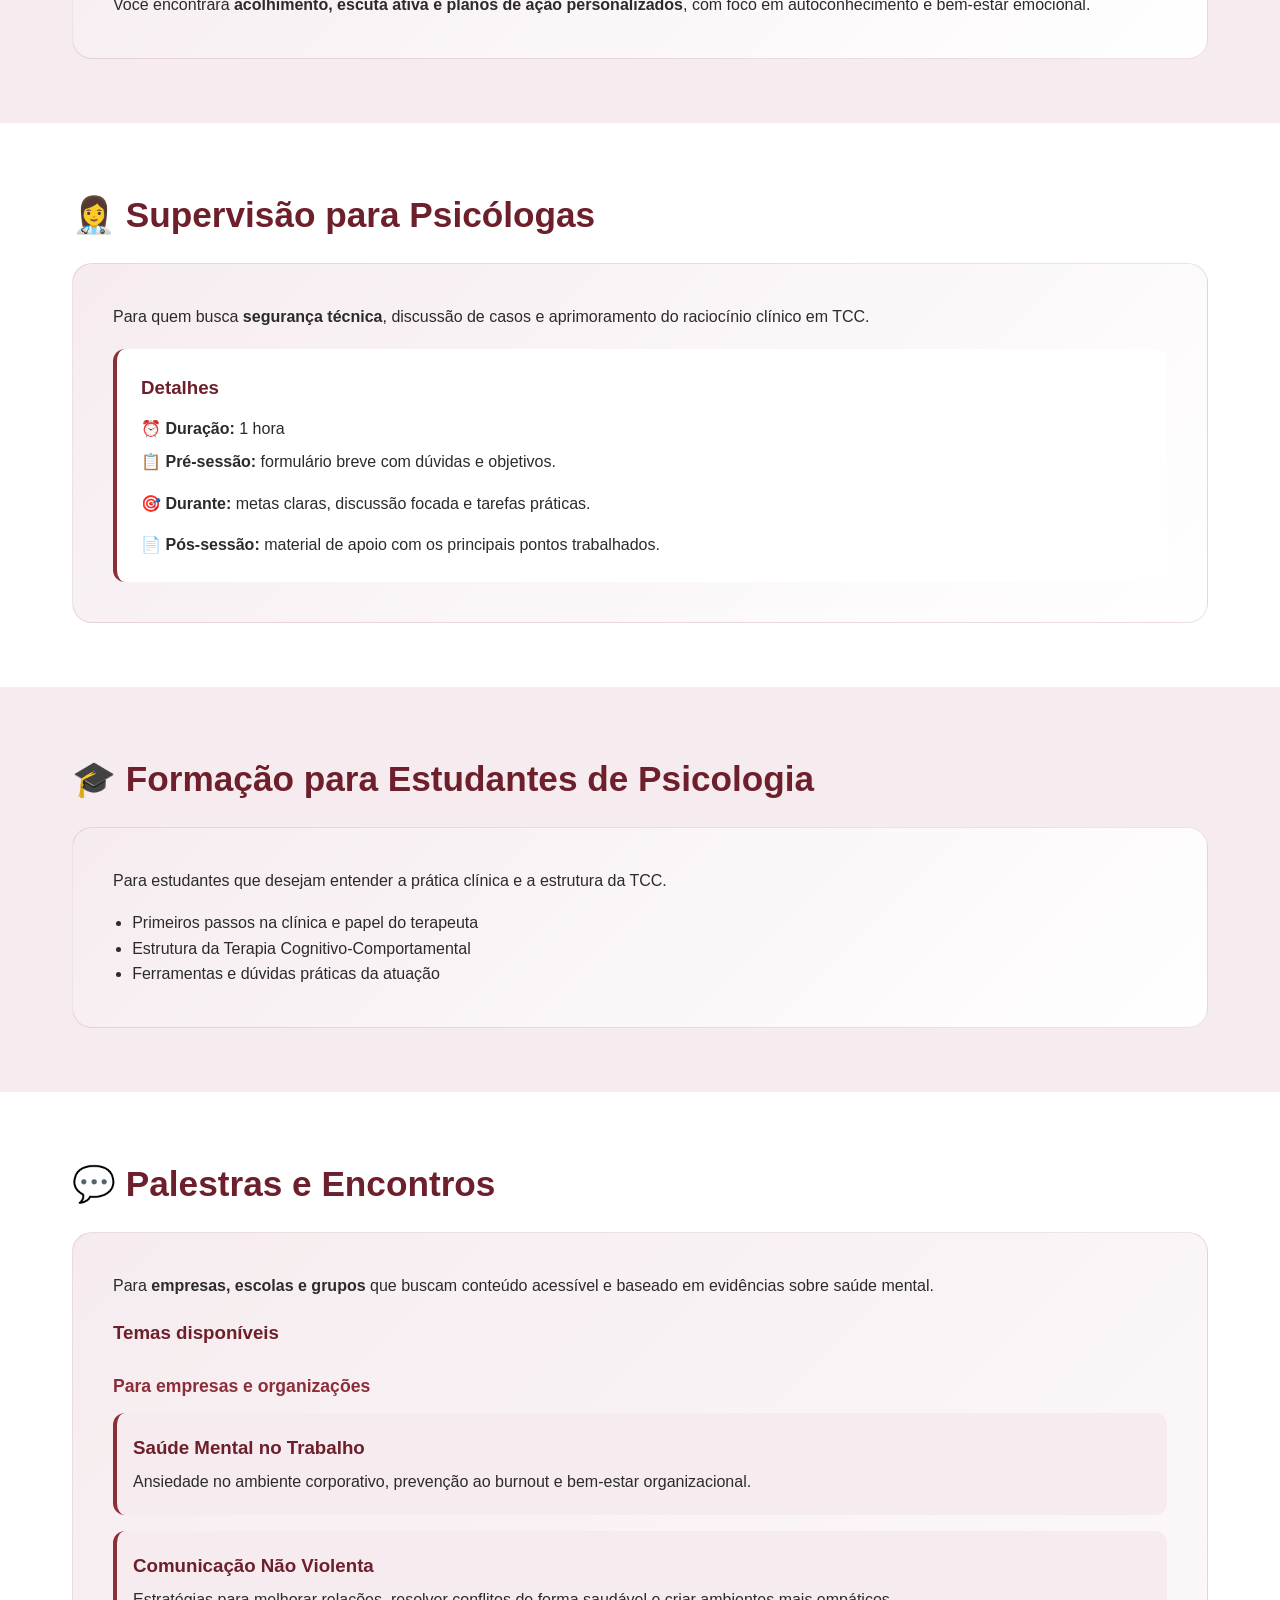
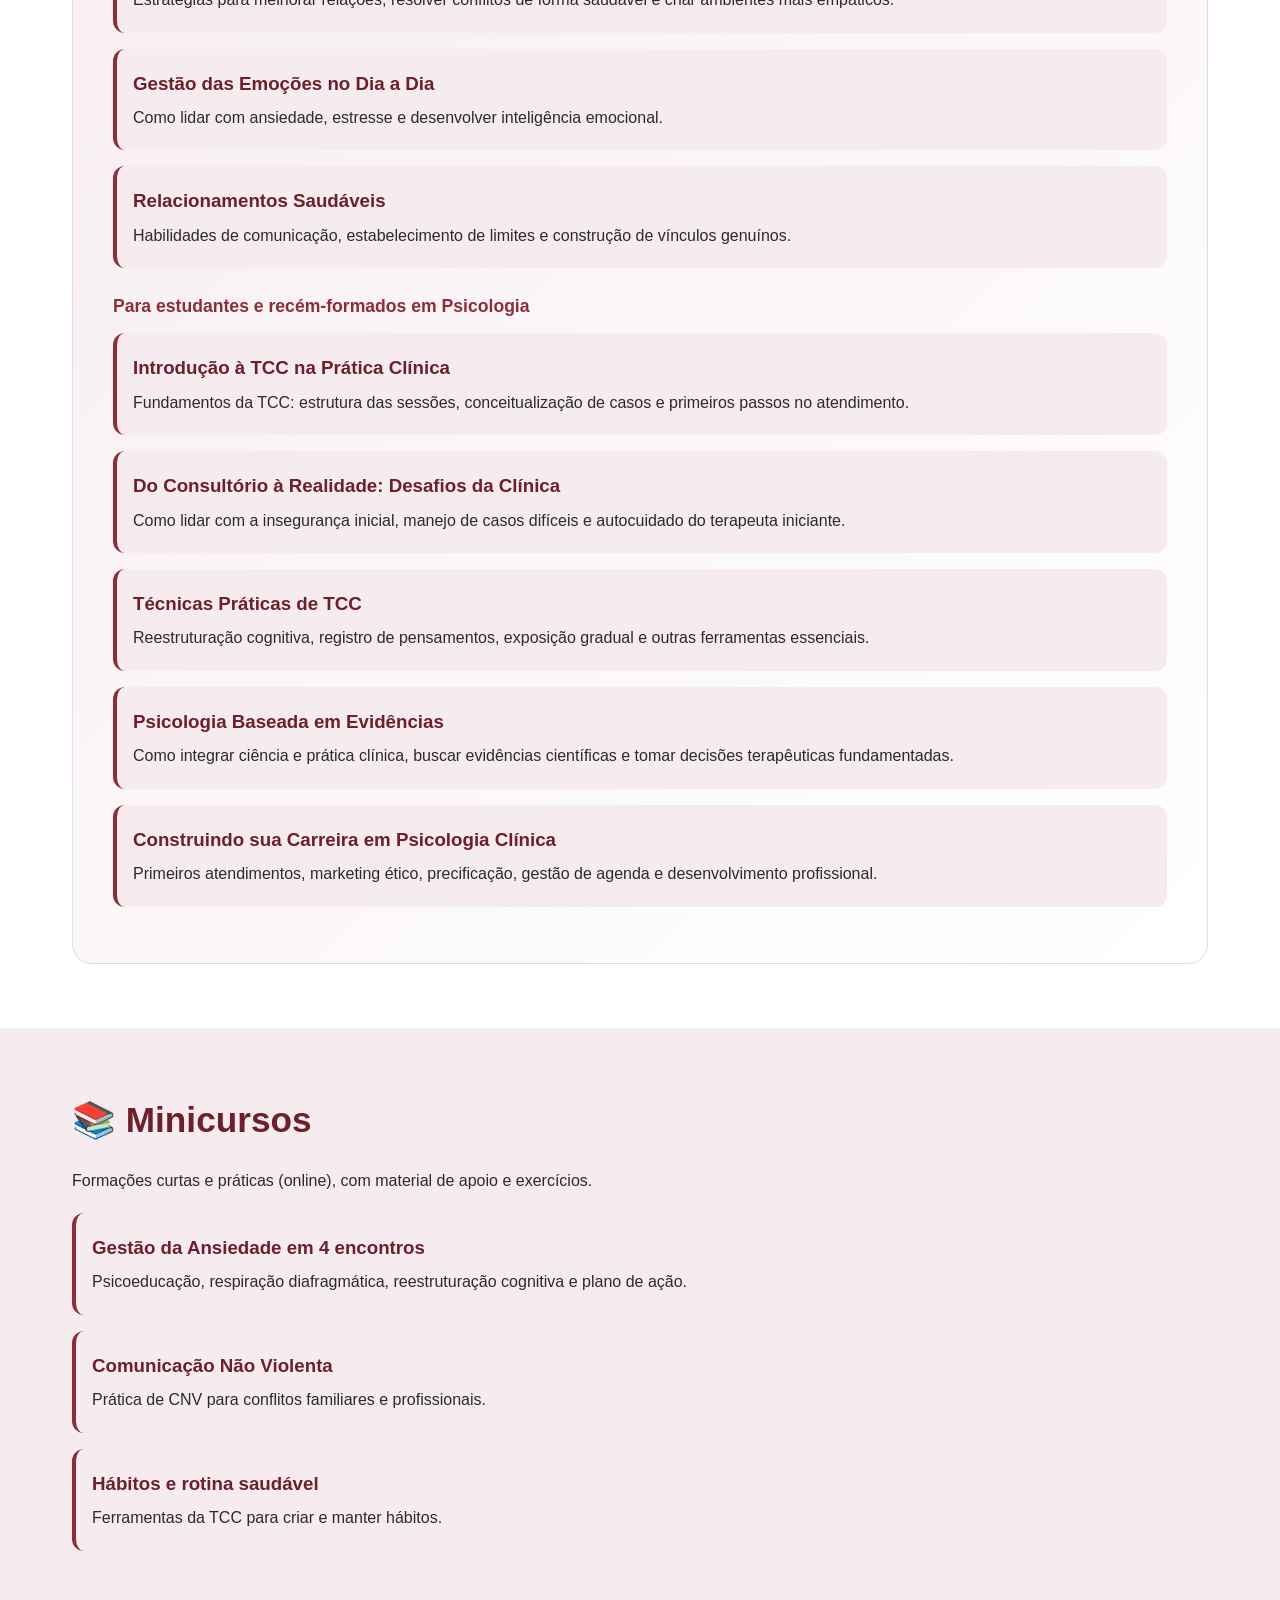
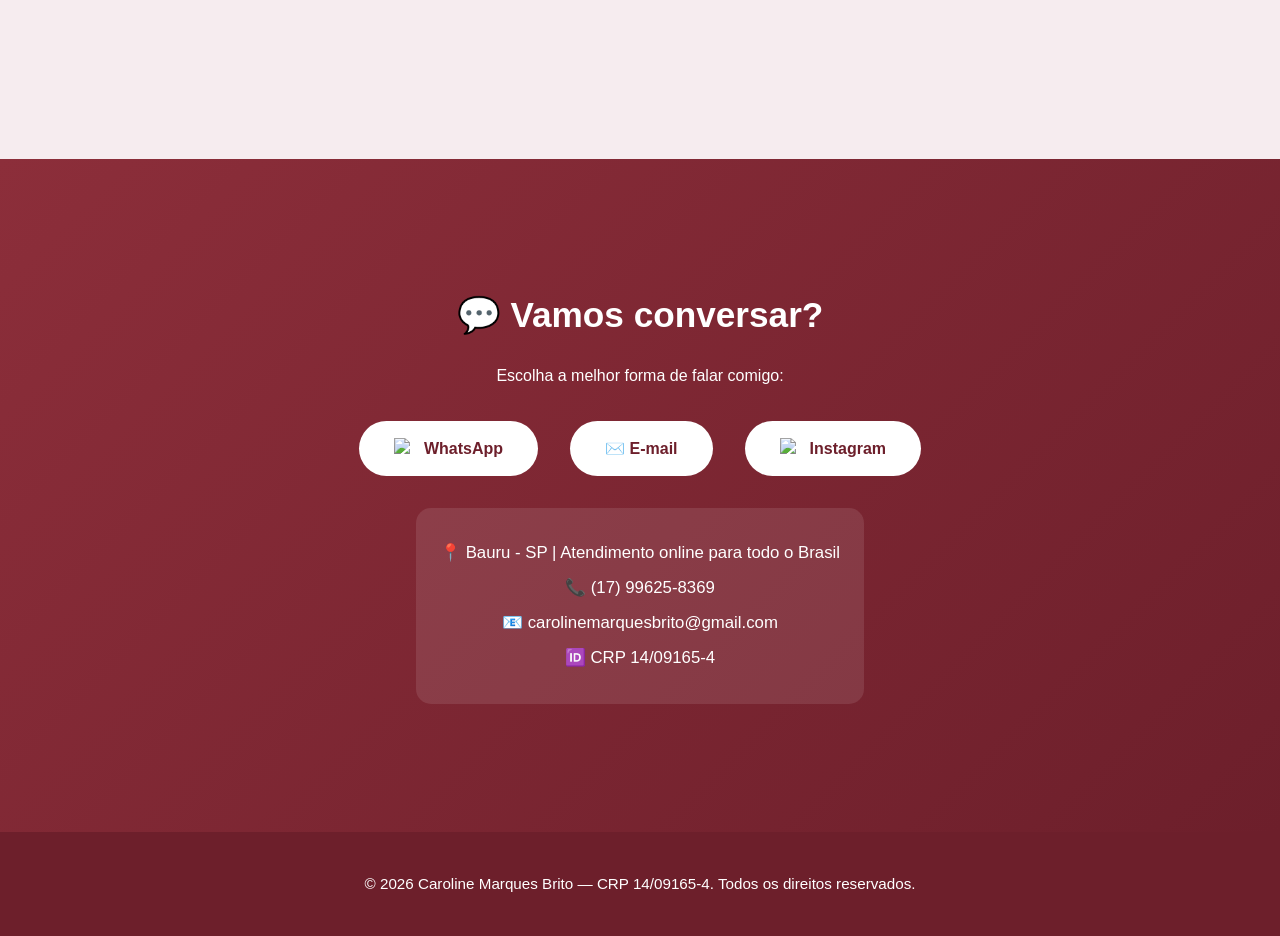
==== commit e9a73473: "Update index.html" ====
--- a/index.html
+++ b/index.html
@@ -245,7 +245,6 @@
           <li><a href="#inicio">Início</a></li>
           <li><a href="#sobre">Sobre</a></li>
           <li><a href="#especialidades">Especialidades</a></li>
-          <li><a href="#faq">FAQ</a></li>
           <li><a href="#contato" id="navContato">Contato</a></li>
         </ul>
 
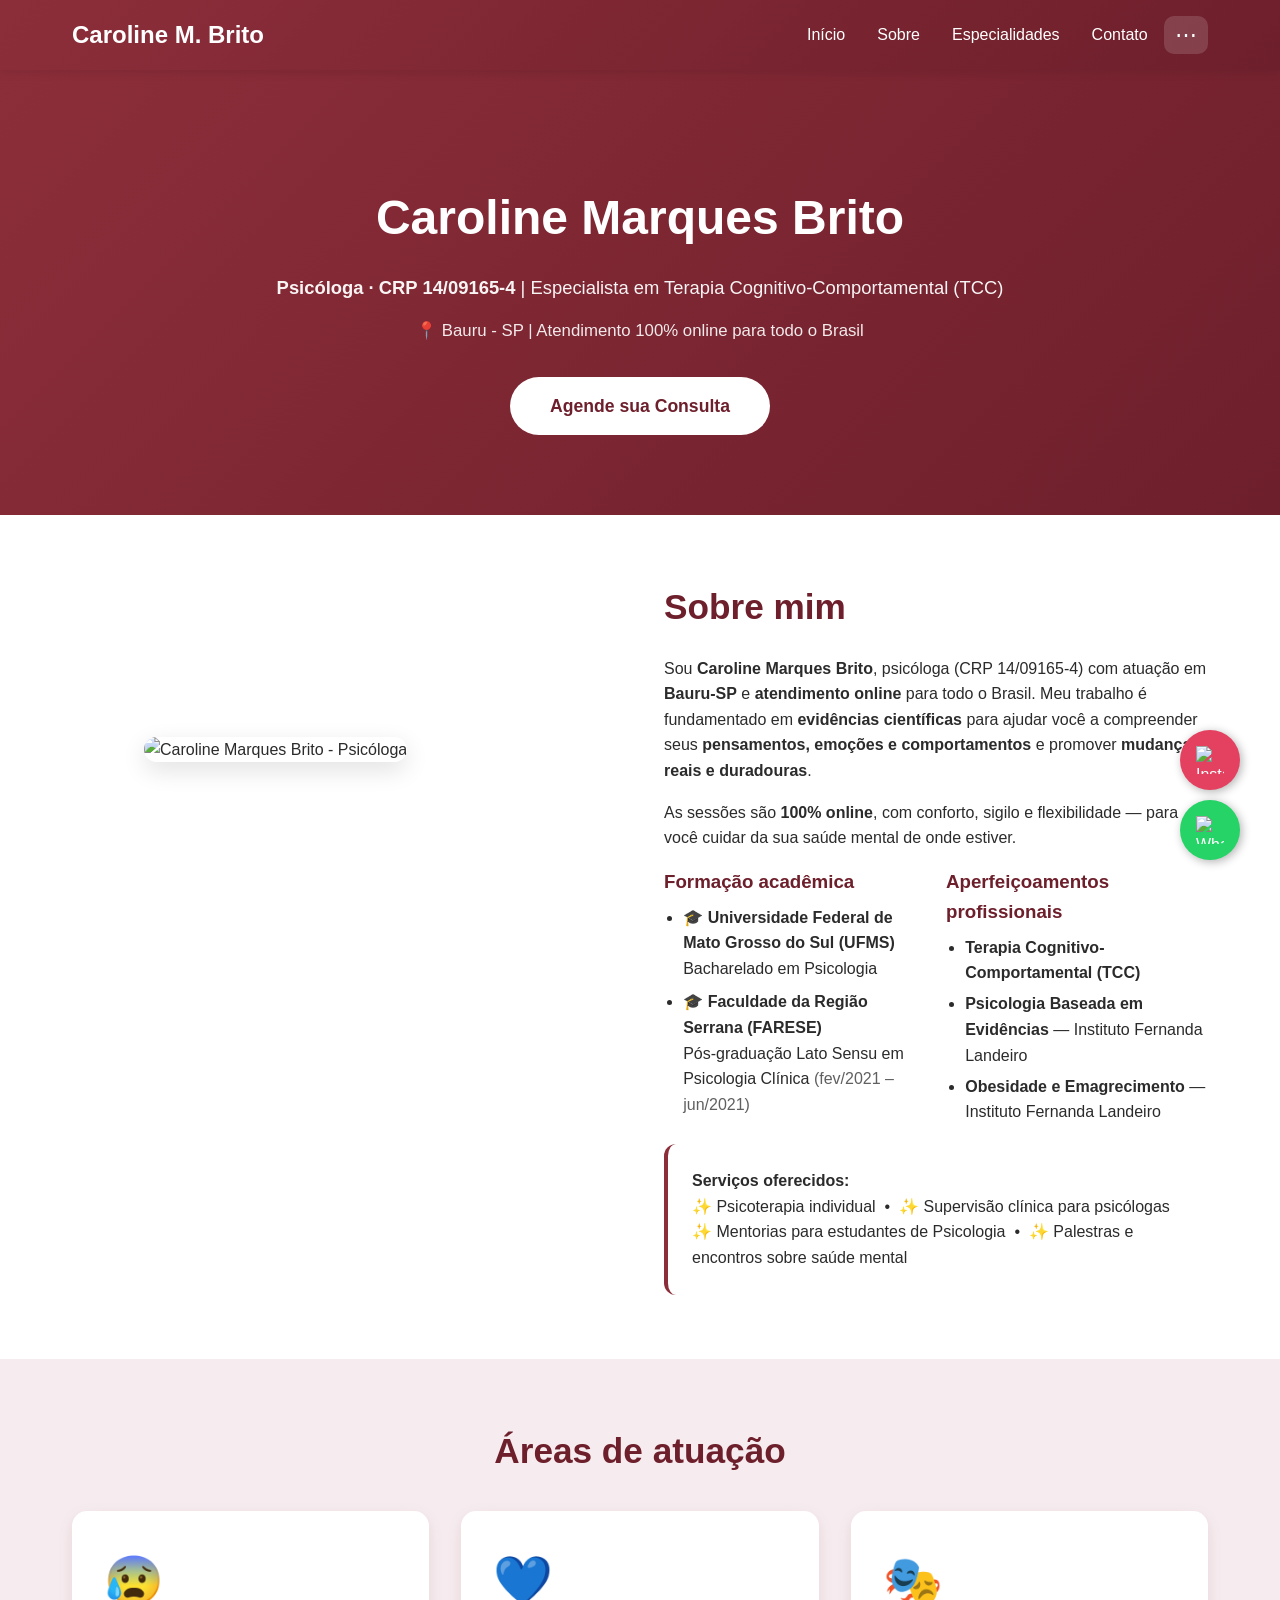
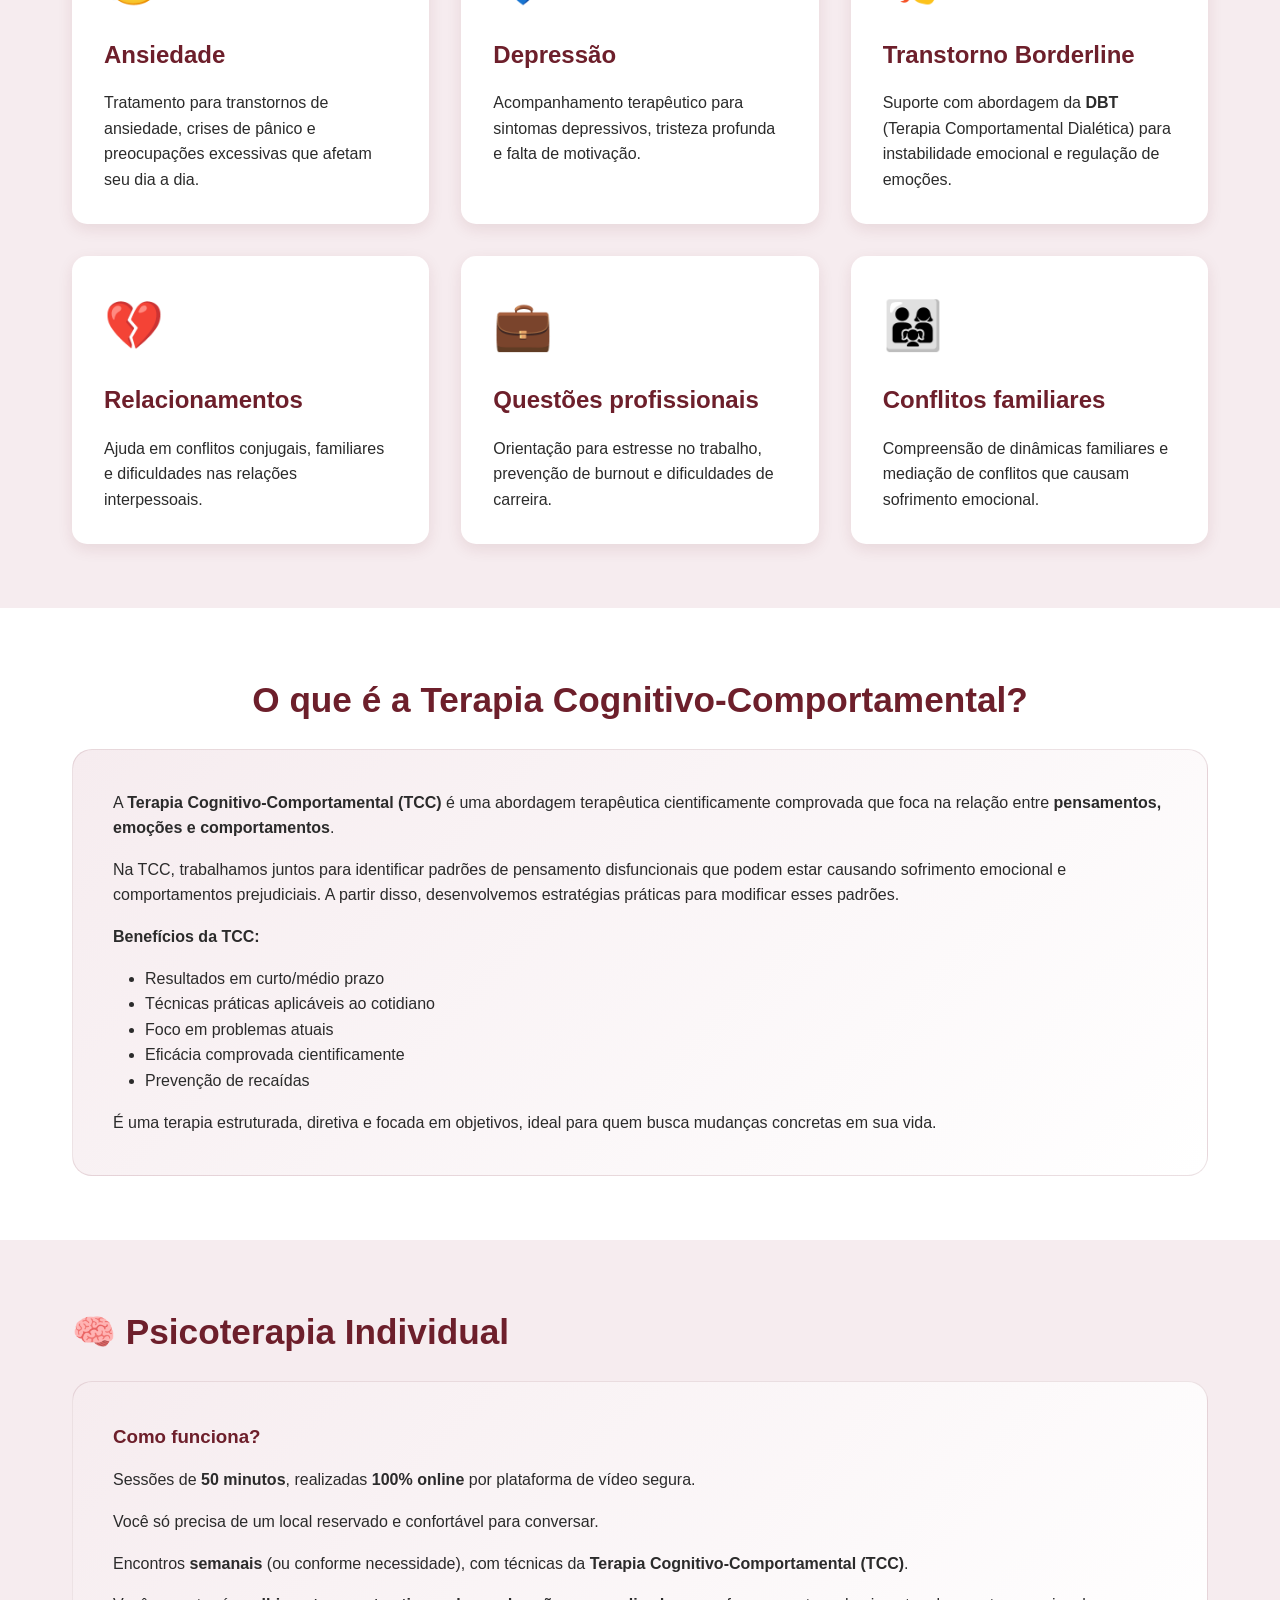
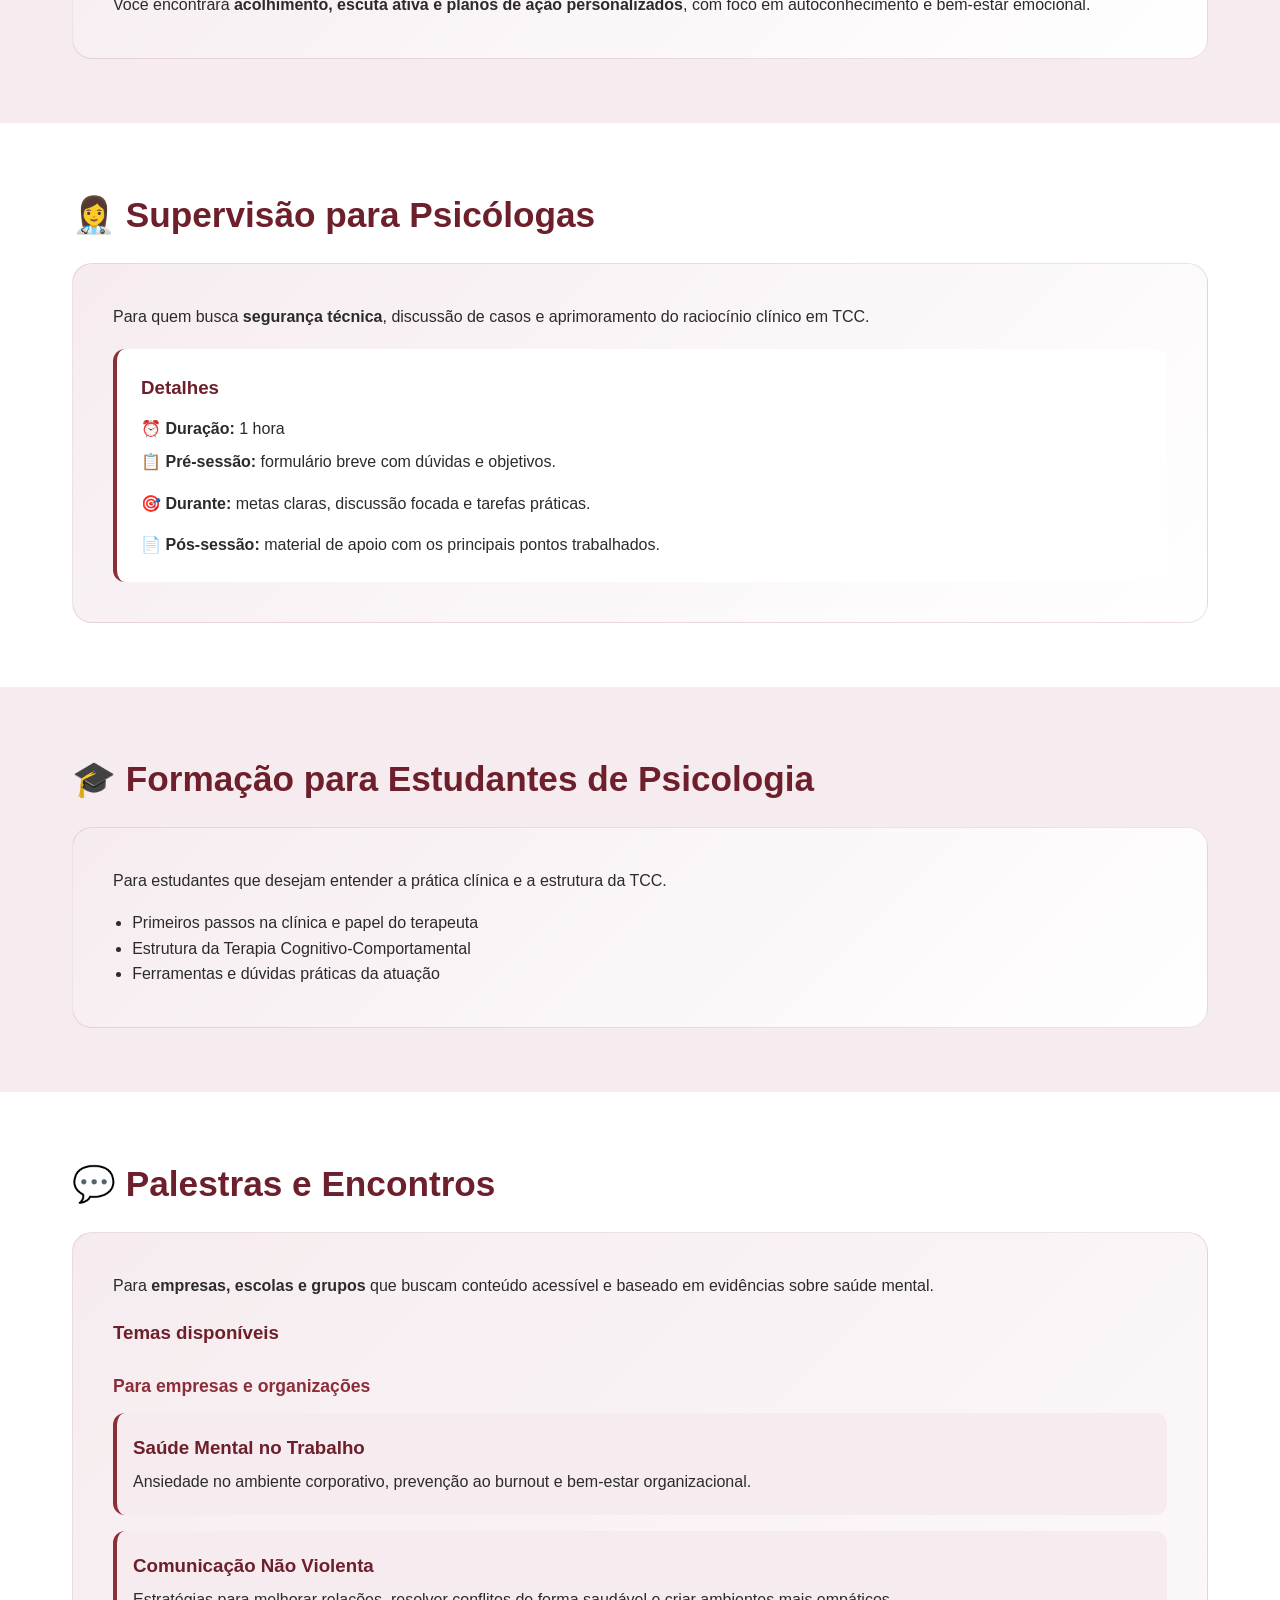
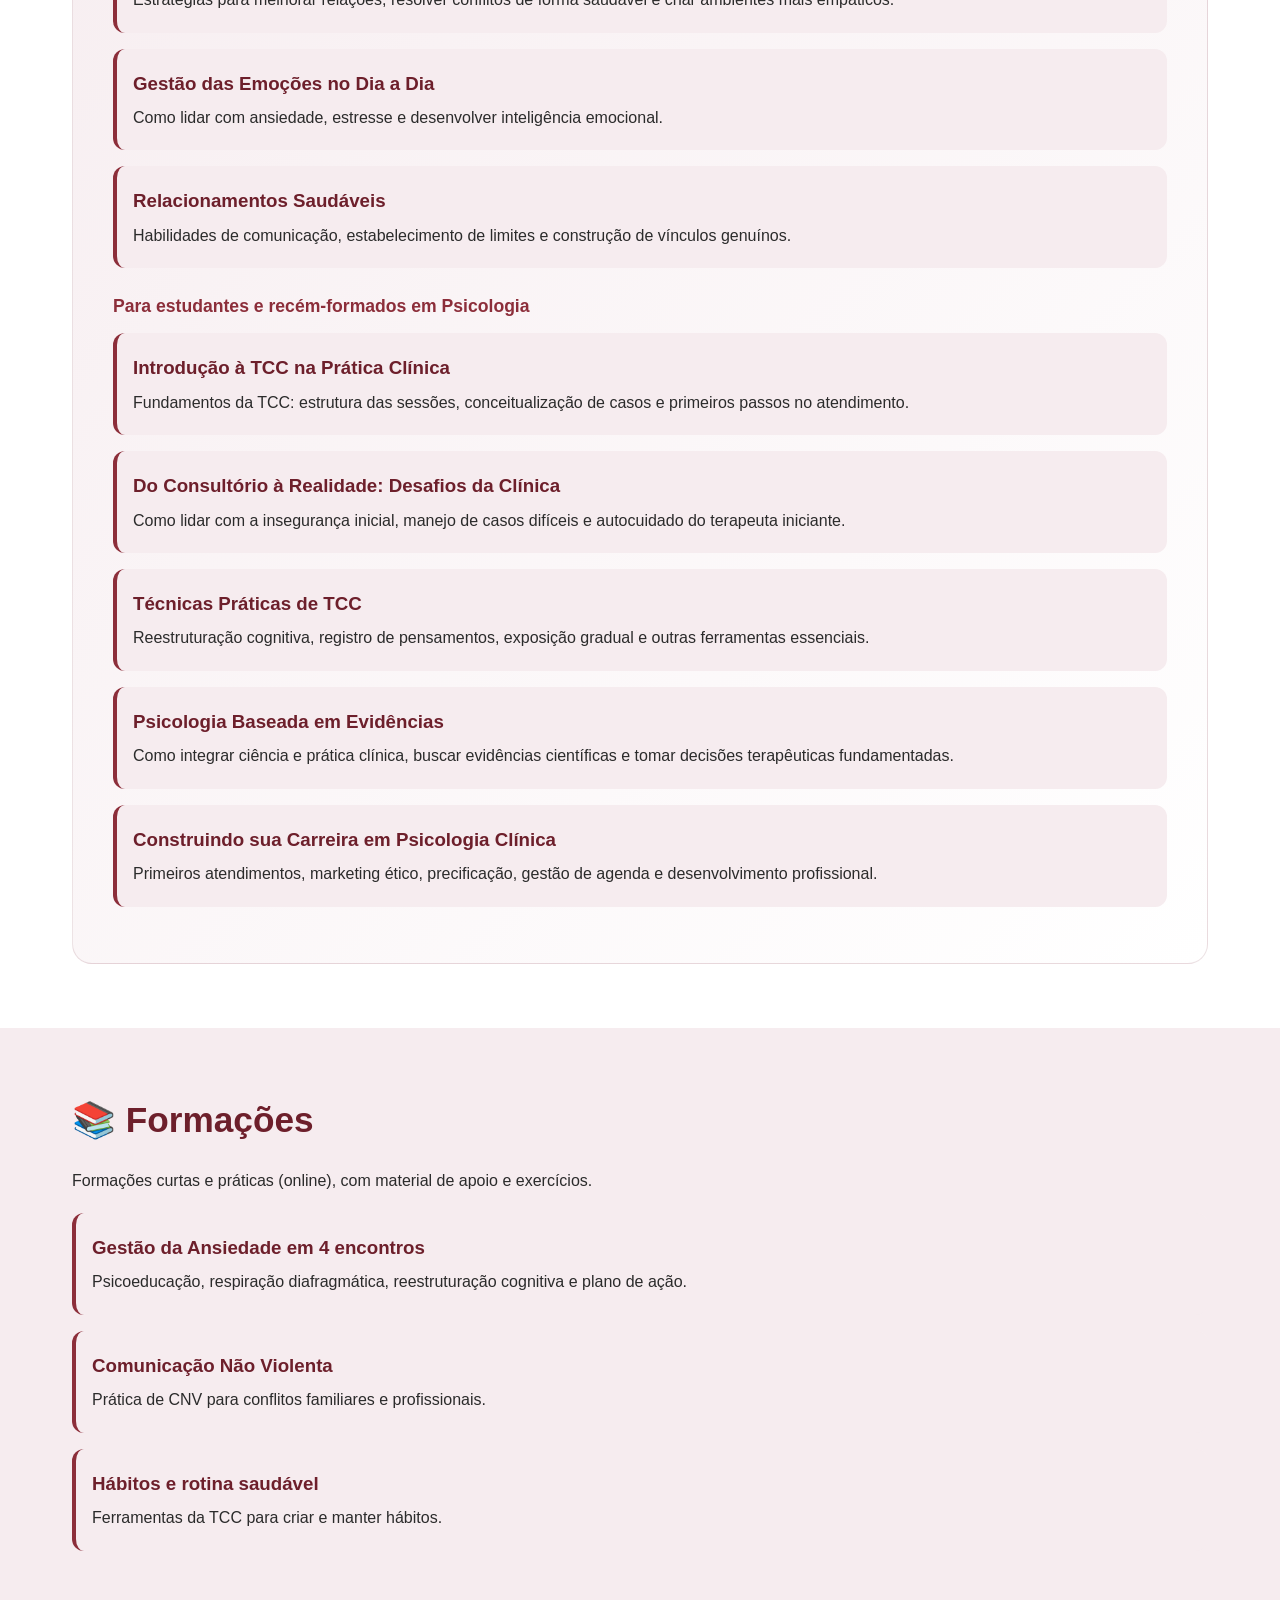
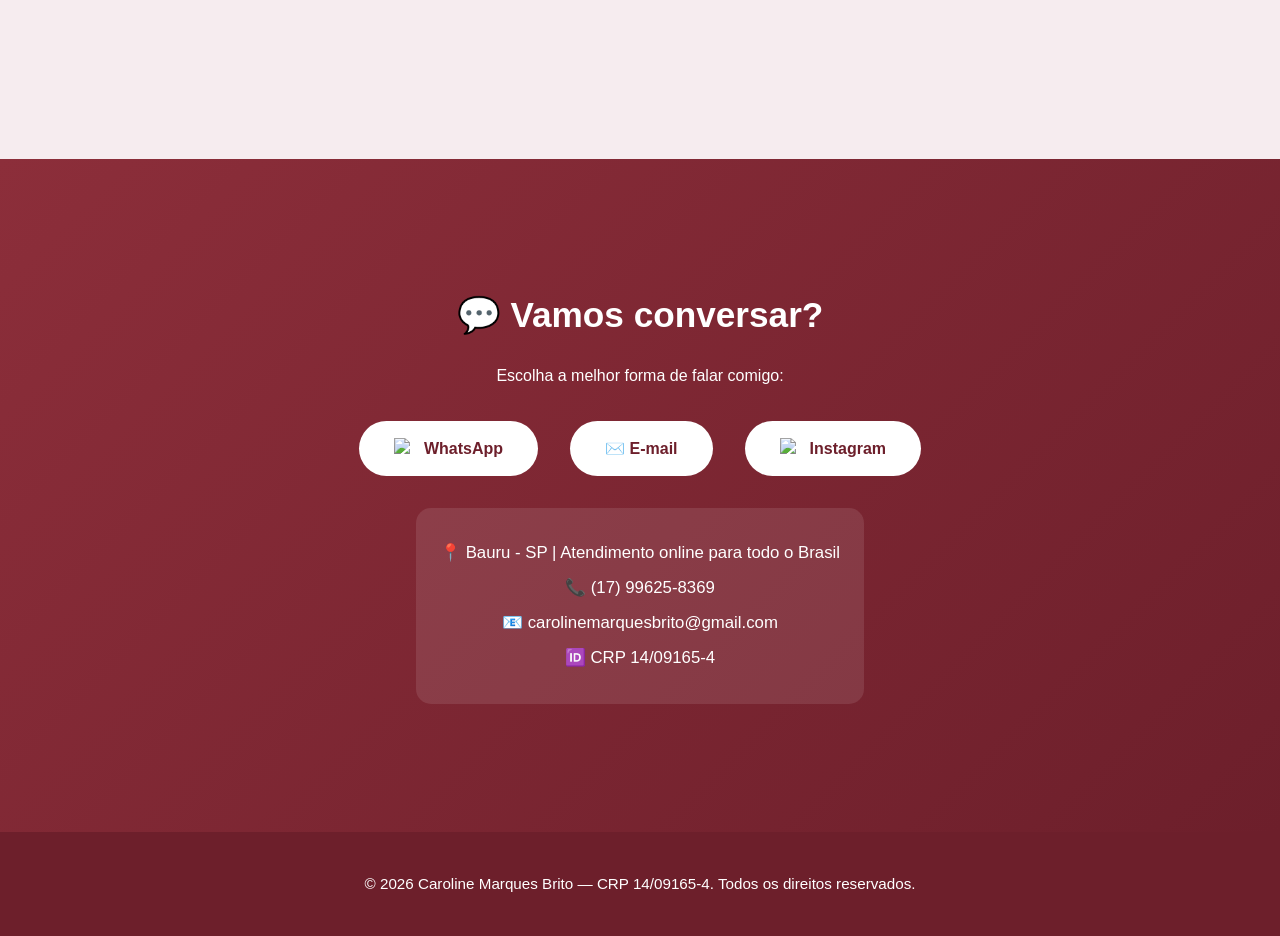
==== commit 1cdc56e7: "Update index.html" ====
--- a/index.html
+++ b/index.html
@@ -254,9 +254,7 @@
             <a href="#psicoterapia" role="menuitem">🧠 Psicoterapia</a>
             <a href="#supervisao" role="menuitem">👩‍⚕️ Supervisão Clínica</a>
             <a href="#palestras" role="menuitem">💬 Palestras</a>
-            <a href="#minicursos" role="menuitem">📚 Minicursos</a>
-            <a href="#mentoria-individual" role="menuitem">👤 Mentorias Individuais</a>
-            <a href="#mentoria-grupo" role="menuitem">👥 Mentorias em Grupo</a>
+            <a href="#minicursos" role="menuitem">📚 Formações</a>
           </div>
         </div>
       </div>
@@ -429,7 +427,7 @@
 
   <section class="section-bg-light" id="minicursos">
     <div class="container">
-      <h2 class="section-title">📚 Minicursos</h2>
+      <h2 class="section-title">📚 Formações</h2>
       <p>Formações curtas e práticas (online), com material de apoio e exercícios.</p>
       <div style="margin-top:1.2rem;">
         <div class="offer-item"><h3>Gestão da Ansiedade em 4 encontros</h3><p>Psicoeducação, respiração diafragmática, reestruturação cognitiva e plano de ação.</p></div>
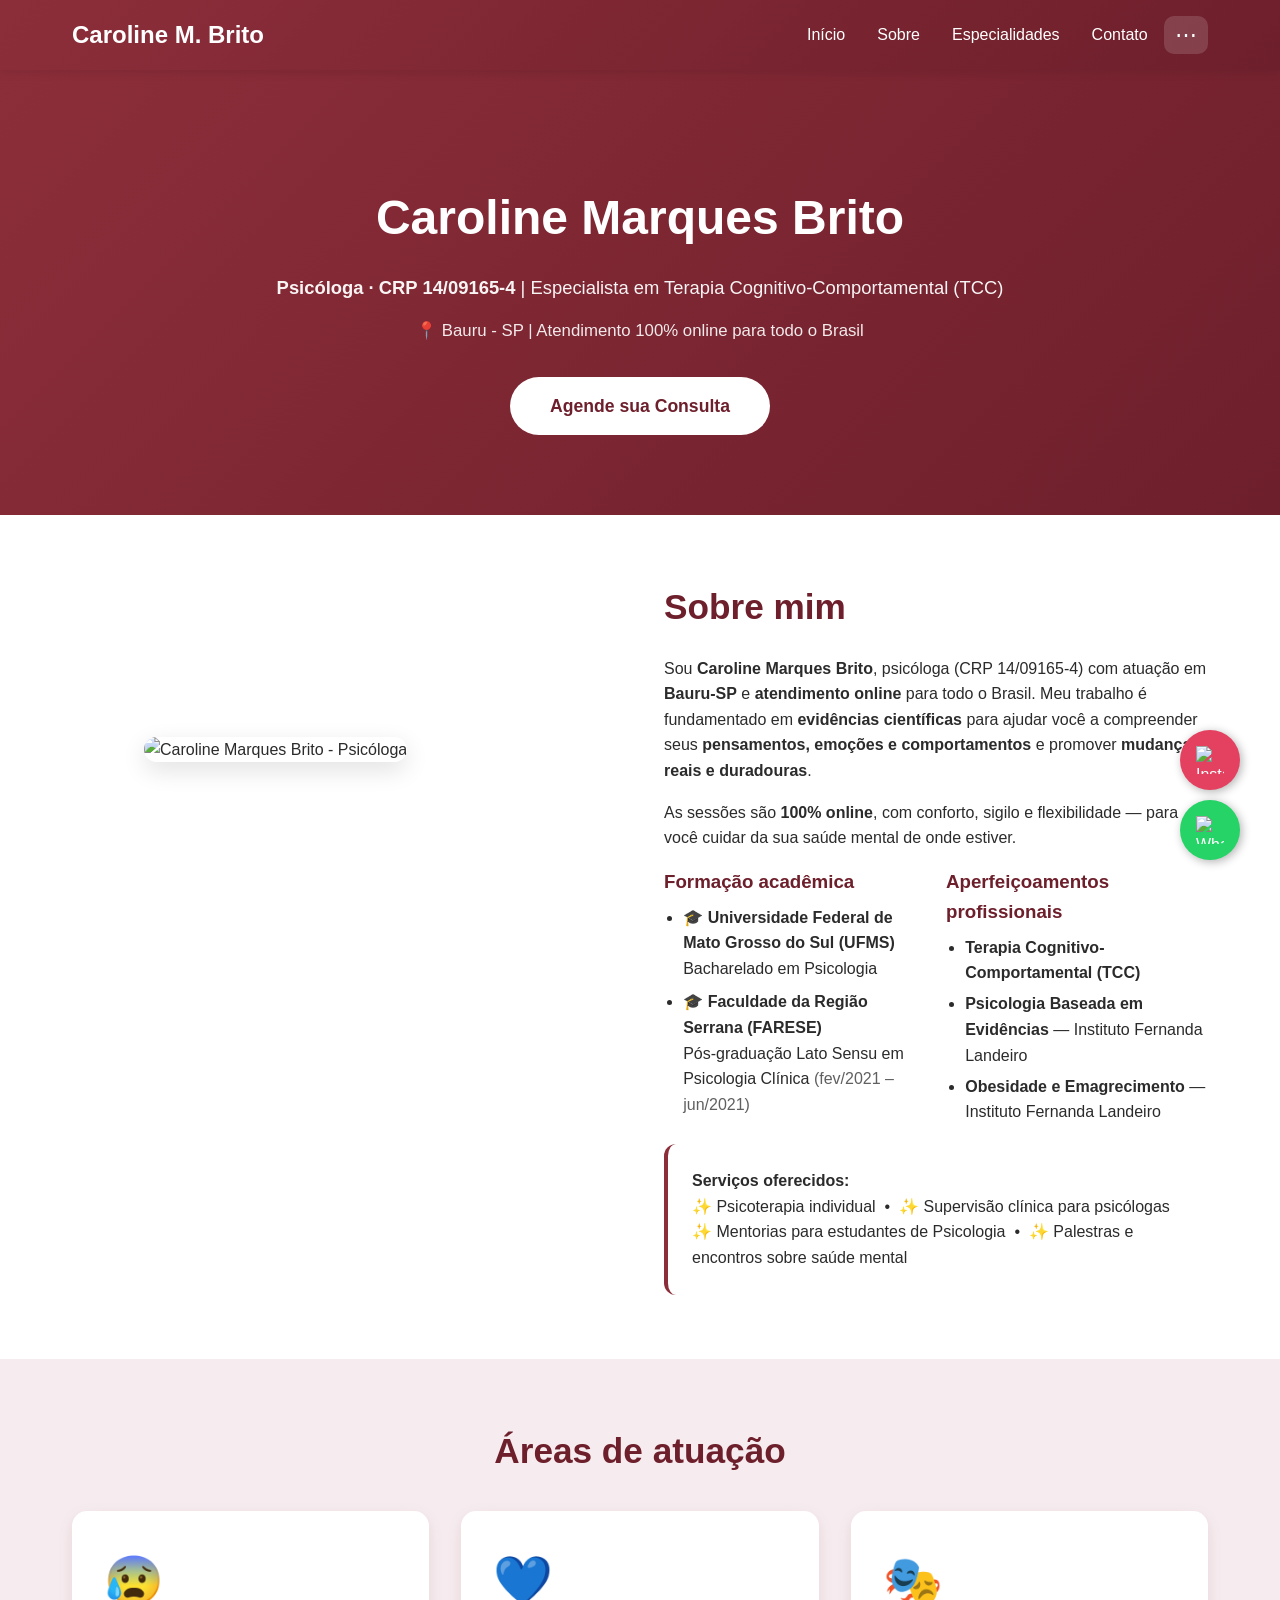
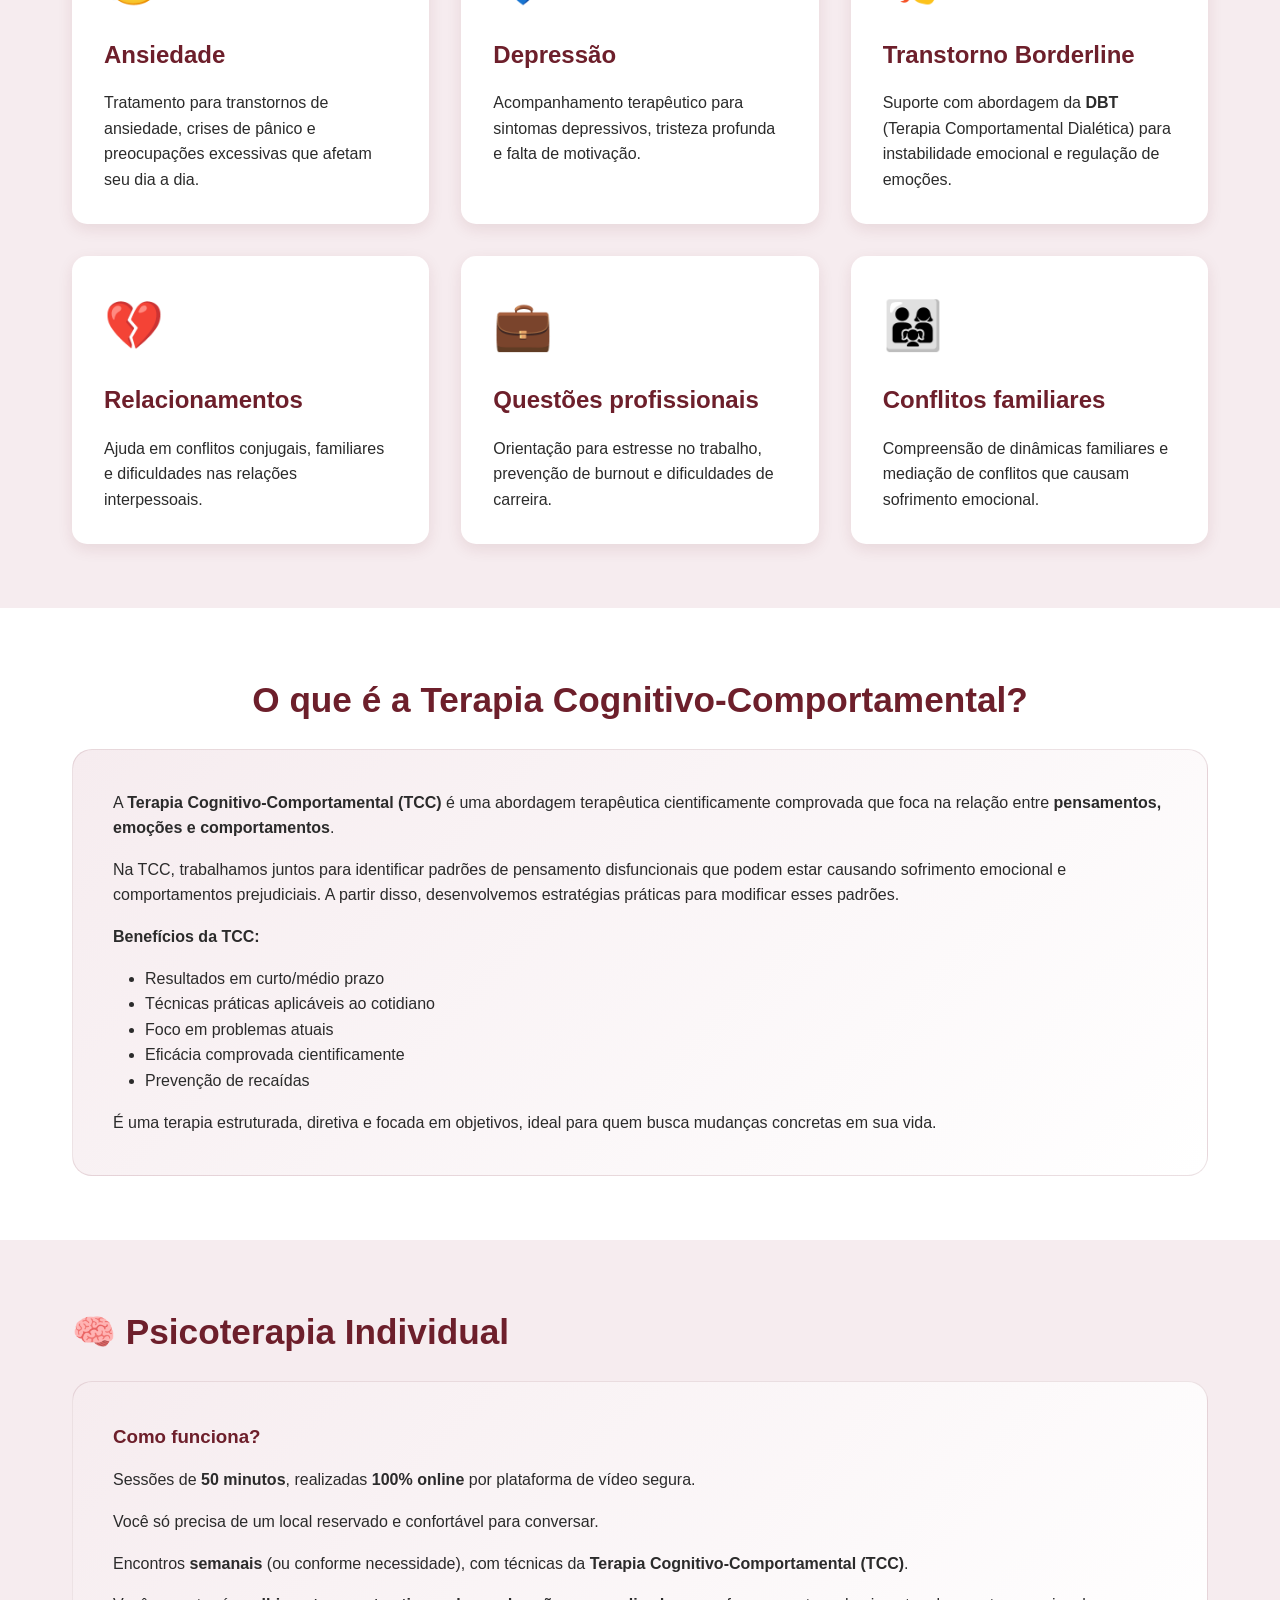
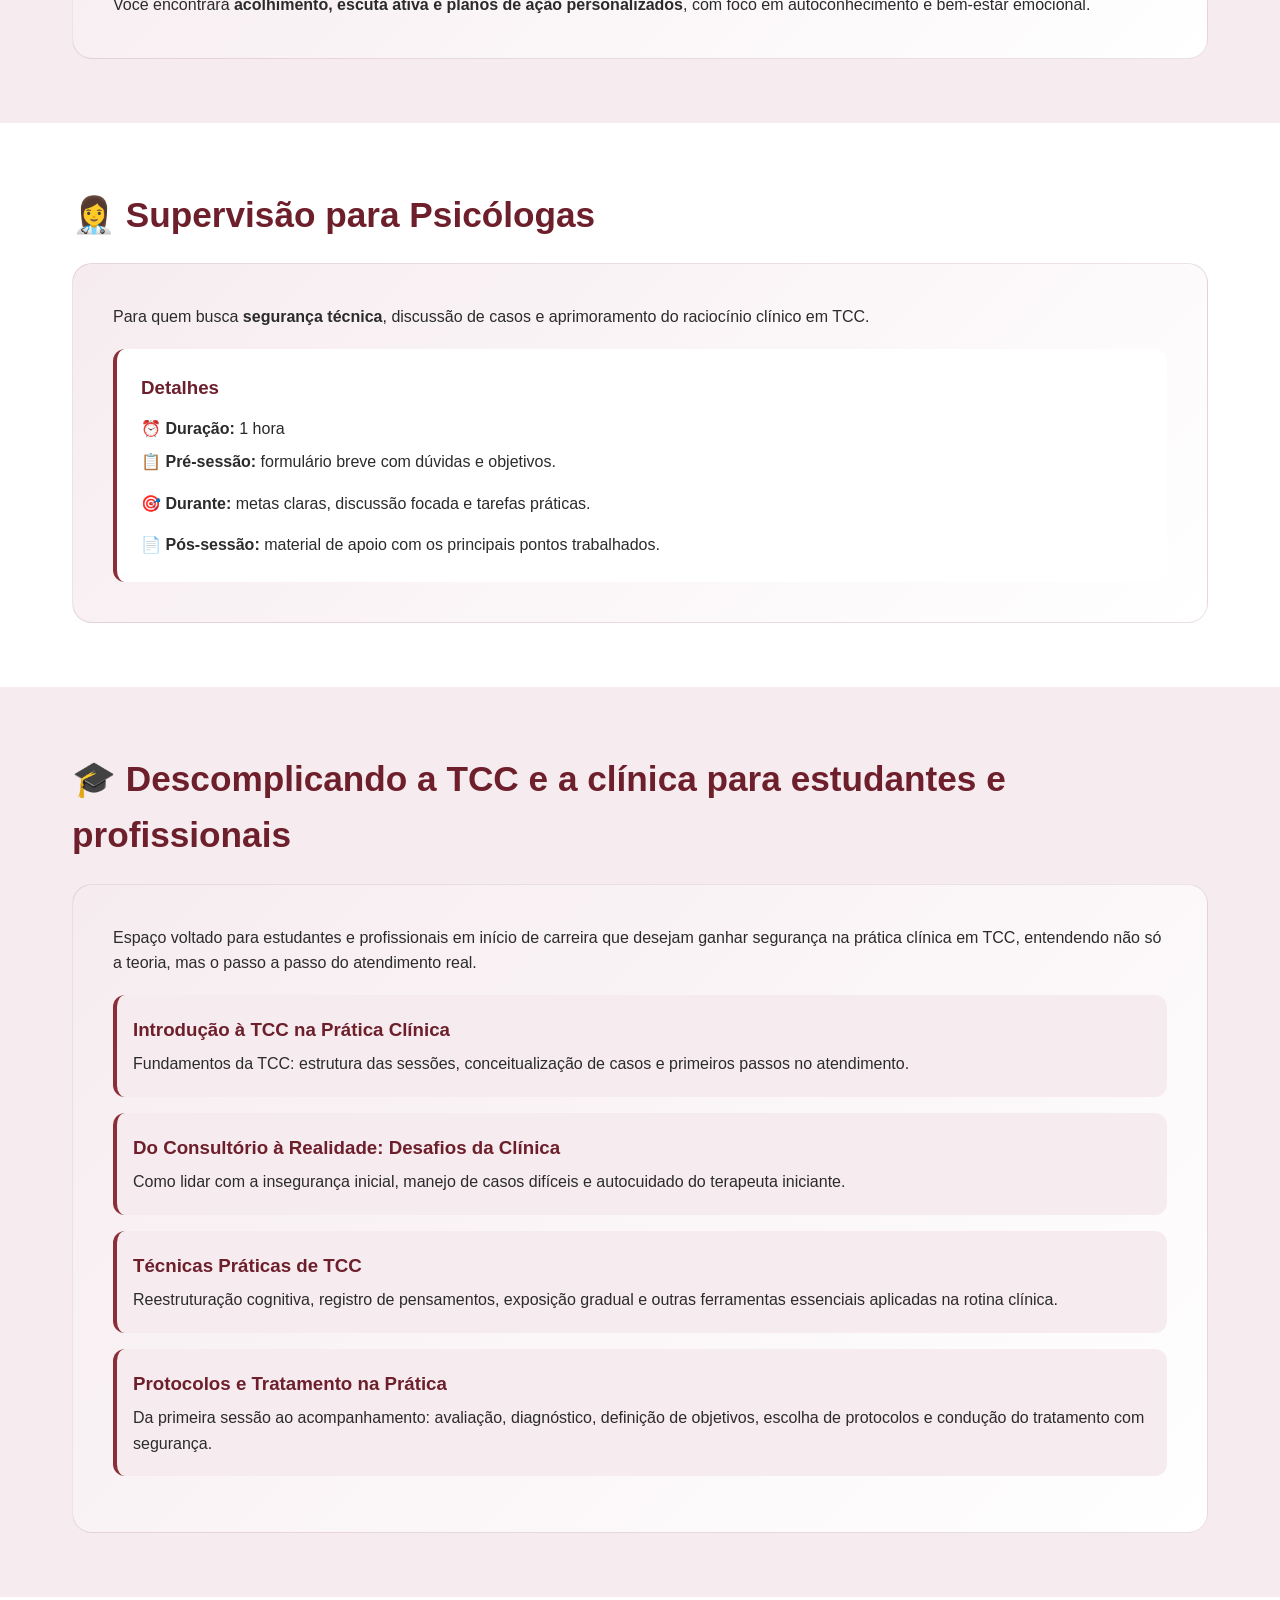
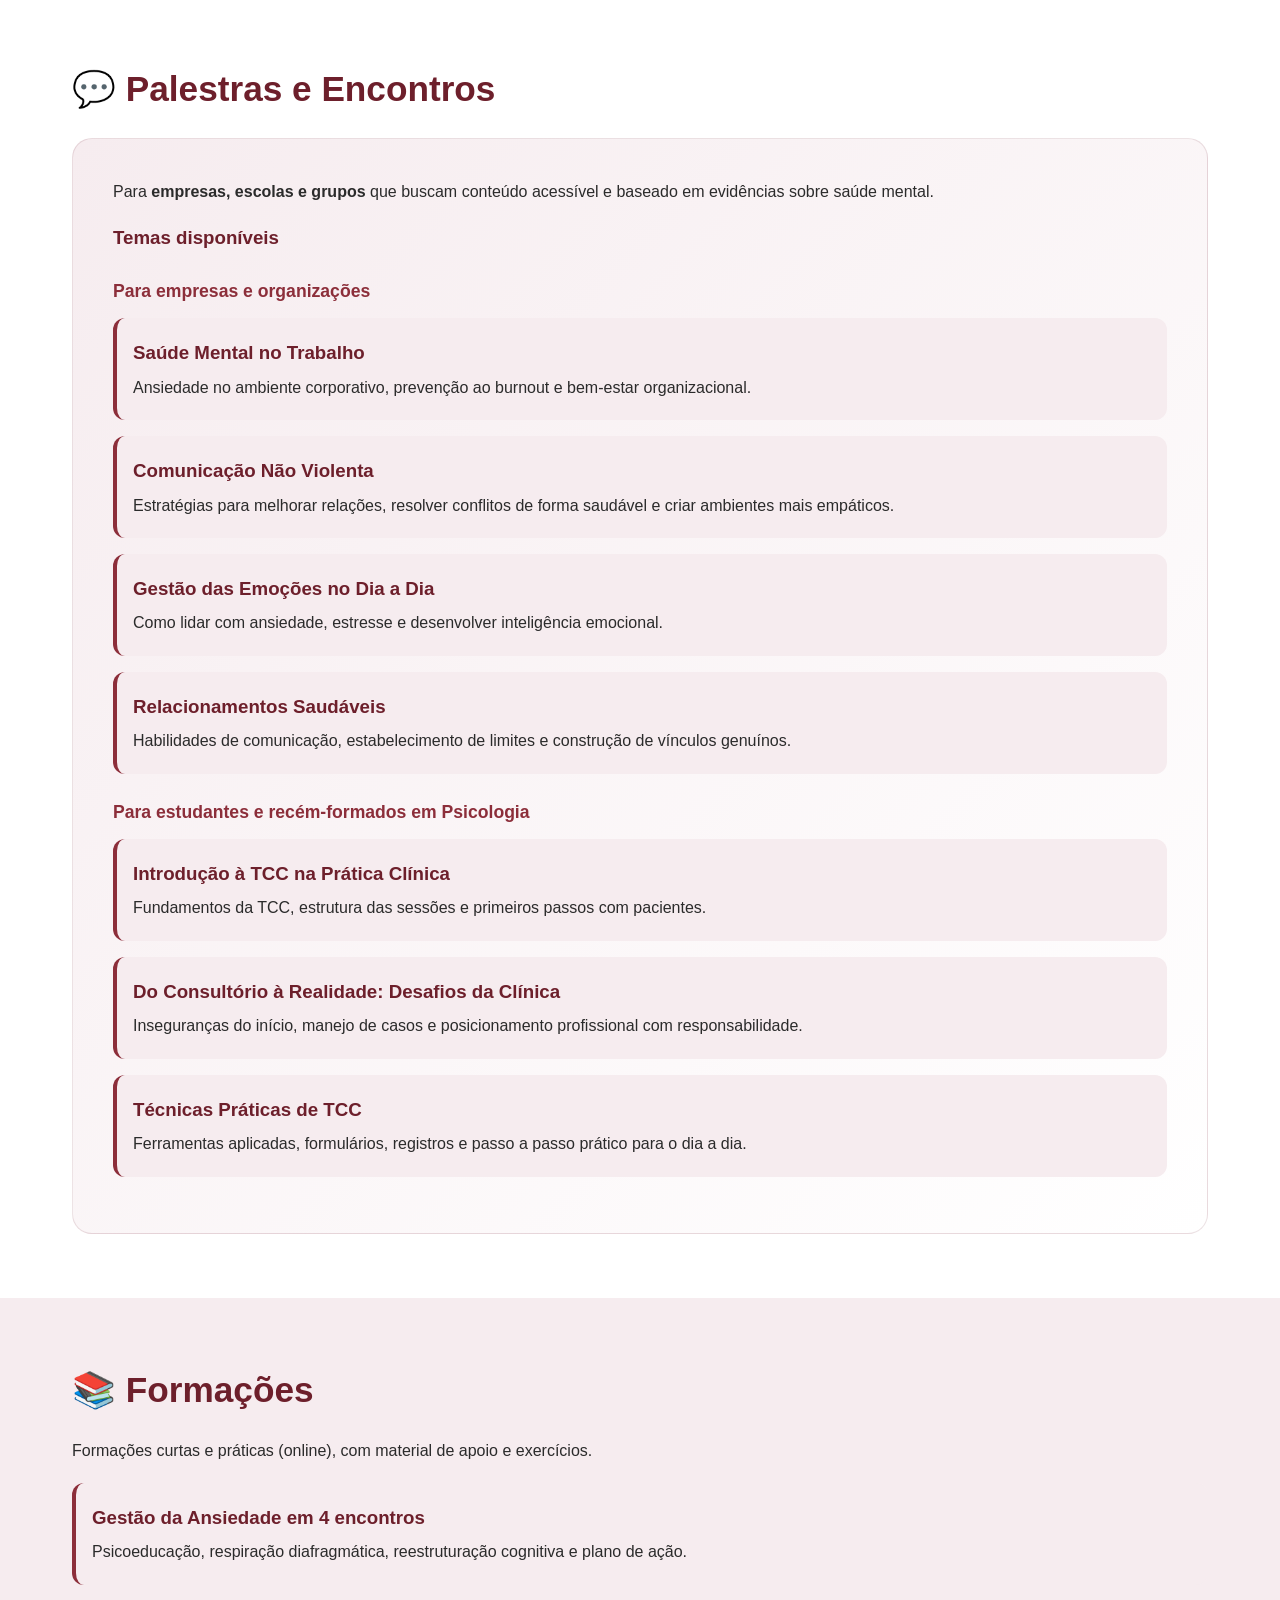
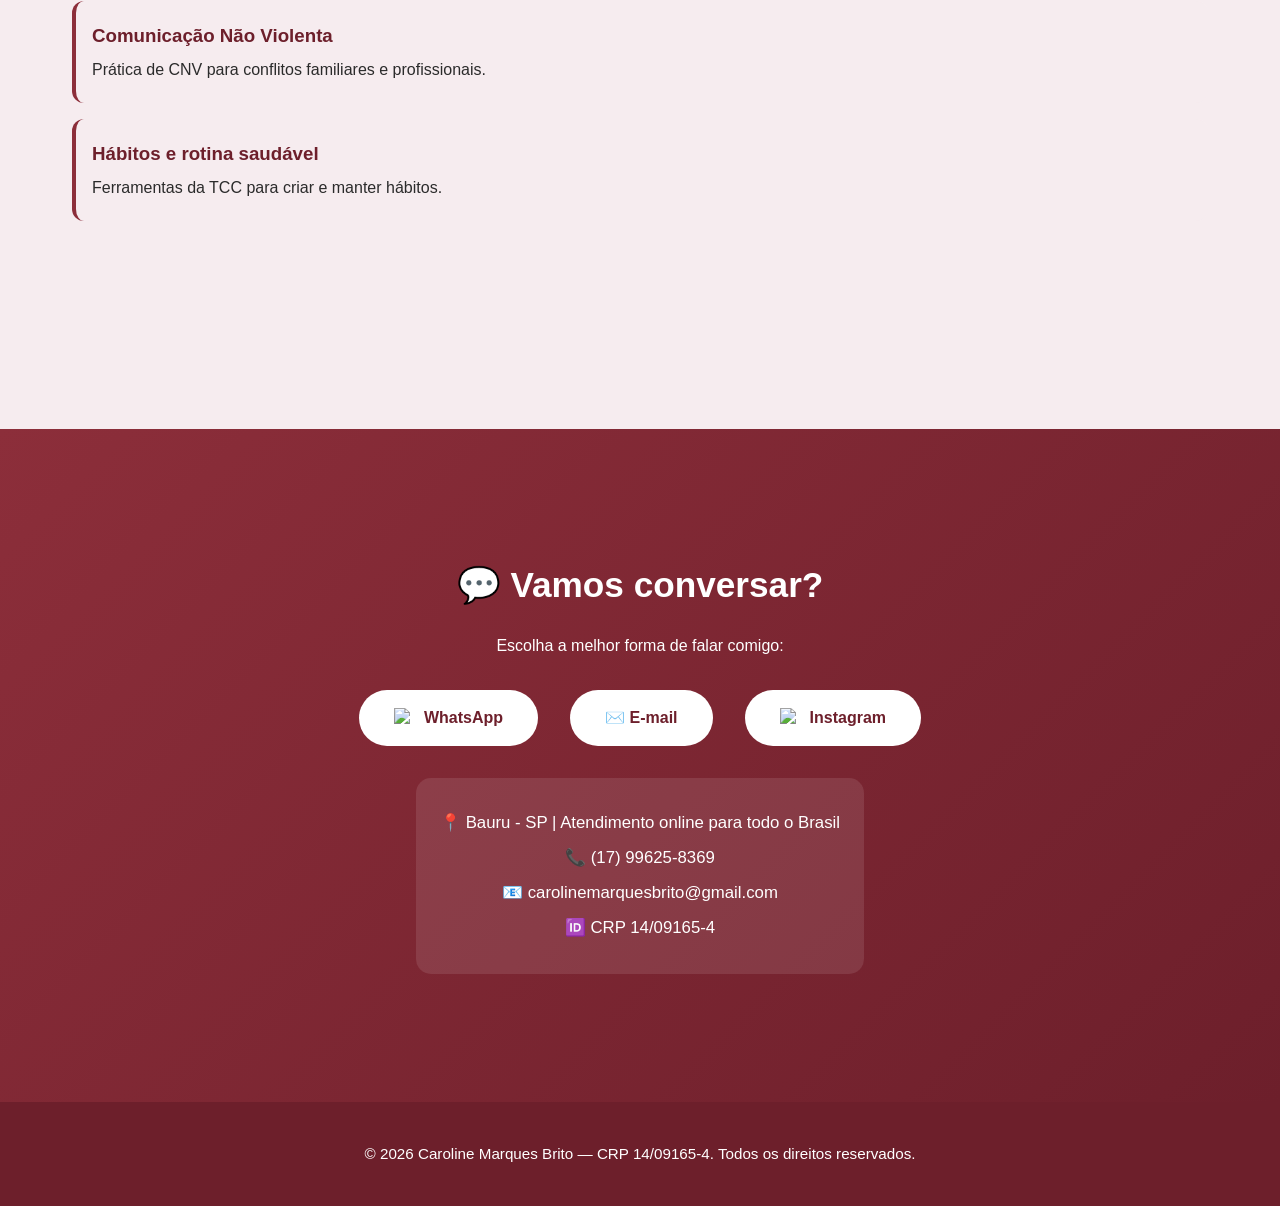
==== commit a1cc34c5: "Update content and structure in index.html" ====
--- a/index.html
+++ b/index.html
@@ -325,12 +325,36 @@
     <div class="container">
       <h2 class="section-title" style="text-align: center;">Áreas de atuação</h2>
       <div class="cards-grid">
-        <div class="card"><div class="card-icon">😰</div><h3>Ansiedade</h3><p>Tratamento para transtornos de ansiedade, crises de pânico e preocupações excessivas que afetam seu dia a dia.</p></div>
-        <div class="card"><div class="card-icon">💙</div><h3>Depressão</h3><p>Acompanhamento terapêutico para sintomas depressivos, tristeza profunda e falta de motivação.</p></div>
-        <div class="card"><div class="card-icon">🎭</div><h3>Transtorno Borderline</h3><p>Suporte com abordagem da <strong>DBT</strong> (Terapia Comportamental Dialética) para instabilidade emocional e regulação de emoções.</p></div>
-        <div class="card"><div class="card-icon">💔</div><h3>Relacionamentos</h3><p>Ajuda em conflitos conjugais, familiares e dificuldades nas relações interpessoais.</p></div>
-        <div class="card"><div class="card-icon">💼</div><h3>Questões profissionais</h3><p>Orientação para estresse no trabalho, prevenção de burnout e dificuldades de carreira.</p></div>
-        <div class="card"><div class="card-icon">👨‍👩‍👧</div><h3>Conflitos familiares</h3><p>Compreensão de dinâmicas familiares e mediação de conflitos que causam sofrimento emocional.</p></div>
+        <div class="card">
+          <div class="card-icon">😰</div>
+          <h3>Ansiedade</h3>
+          <p>Tratamento para transtornos de ansiedade, crises de pânico e preocupações excessivas que afetam seu dia a dia.</p>
+        </div>
+        <div class="card">
+          <div class="card-icon">💙</div>
+          <h3>Depressão</h3>
+          <p>Acompanhamento terapêutico para sintomas depressivos, tristeza profunda e falta de motivação.</p>
+        </div>
+        <div class="card">
+          <div class="card-icon">🎭</div>
+          <h3>Transtorno Borderline</h3>
+          <p>Suporte com abordagem da <strong>DBT</strong> (Terapia Comportamental Dialética) para instabilidade emocional e regulação de emoções.</p>
+        </div>
+        <div class="card">
+          <div class="card-icon">💔</div>
+          <h3>Relacionamentos</h3>
+          <p>Ajuda em conflitos conjugais, familiares e dificuldades nas relações interpessoais.</p>
+        </div>
+        <div class="card">
+          <div class="card-icon">💼</div>
+          <h3>Questões profissionais</h3>
+          <p>Orientação para estresse no trabalho, prevenção de burnout e dificuldades de carreira.</p>
+        </div>
+        <div class="card">
+          <div class="card-icon">👨‍👩‍👧</div>
+          <h3>Conflitos familiares</h3>
+          <p>Compreensão de dinâmicas familiares e mediação de conflitos que causam sofrimento emocional.</p>
+        </div>
       </div>
     </div>
   </section>
@@ -388,16 +412,34 @@
     </div>
   </section>
 
+  <!-- SEÇÃO ATUALIZADA -->
   <section class="section-bg-light" id="estudantes">
     <div class="container">
-      <h2 class="section-title">🎓 Formação para Estudantes de Psicologia</h2>
+      <h2 class="section-title">🎓 Descomplicando a TCC e a clínica para estudantes e profissionais</h2>
       <div class="service-content">
-        <p style="margin-bottom: 1rem;">Para estudantes que desejam entender a prática clínica e a estrutura da TCC.</p>
-        <ul style="margin-left: 1.2rem; margin-bottom: 0;">
-          <li>Primeiros passos na clínica e papel do terapeuta</li>
-          <li>Estrutura da Terapia Cognitivo-Comportamental</li>
-          <li>Ferramentas e dúvidas práticas da atuação</li>
-        </ul>
+        <p style="margin-bottom: 1.2rem;">
+          Espaço voltado para estudantes e profissionais em início de carreira que desejam ganhar segurança na prática clínica em TCC, entendendo não só a teoria, mas o passo a passo do atendimento real.
+        </p>
+
+        <div class="offer-item">
+          <h3>Introdução à TCC na Prática Clínica</h3>
+          <p>Fundamentos da TCC: estrutura das sessões, conceitualização de casos e primeiros passos no atendimento.</p>
+        </div>
+
+        <div class="offer-item">
+          <h3>Do Consultório à Realidade: Desafios da Clínica</h3>
+          <p>Como lidar com a insegurança inicial, manejo de casos difíceis e autocuidado do terapeuta iniciante.</p>
+        </div>
+
+        <div class="offer-item">
+          <h3>Técnicas Práticas de TCC</h3>
+          <p>Reestruturação cognitiva, registro de pensamentos, exposição gradual e outras ferramentas essenciais aplicadas na rotina clínica.</p>
+        </div>
+
+        <div class="offer-item">
+          <h3>Protocolos e Tratamento na Prática</h3>
+          <p>Da primeira sessão ao acompanhamento: avaliação, diagnóstico, definição de objetivos, escolha de protocolos e condução do tratamento com segurança.</p>
+        </div>
       </div>
     </div>
   </section>
@@ -410,17 +452,37 @@
         <h3 style="color: var(--wine-600); margin-bottom: 1rem;">Temas disponíveis</h3>
 
         <h4 style="color: var(--wine-500); margin: 1.5rem 0 0.8rem 0; font-size: 1.1rem;">Para empresas e organizações</h4>
-        <div class="offer-item"><h3>Saúde Mental no Trabalho</h3><p>Ansiedade no ambiente corporativo, prevenção ao burnout e bem-estar organizacional.</p></div>
-        <div class="offer-item"><h3>Comunicação Não Violenta</h3><p>Estratégias para melhorar relações, resolver conflitos de forma saudável e criar ambientes mais empáticos.</p></div>
-        <div class="offer-item"><h3>Gestão das Emoções no Dia a Dia</h3><p>Como lidar com ansiedade, estresse e desenvolver inteligência emocional.</p></div>
-        <div class="offer-item"><h3>Relacionamentos Saudáveis</h3><p>Habilidades de comunicação, estabelecimento de limites e construção de vínculos genuínos.</p></div>
+        <div class="offer-item">
+          <h3>Saúde Mental no Trabalho</h3>
+          <p>Ansiedade no ambiente corporativo, prevenção ao burnout e bem-estar organizacional.</p>
+        </div>
+        <div class="offer-item">
+          <h3>Comunicação Não Violenta</h3>
+          <p>Estratégias para melhorar relações, resolver conflitos de forma saudável e criar ambientes mais empáticos.</p>
+        </div>
+        <div class="offer-item">
+          <h3>Gestão das Emoções no Dia a Dia</h3>
+          <p>Como lidar com ansiedade, estresse e desenvolver inteligência emocional.</p>
+        </div>
+        <div class="offer-item">
+          <h3>Relacionamentos Saudáveis</h3>
+          <p>Habilidades de comunicação, estabelecimento de limites e construção de vínculos genuínos.</p>
+        </div>
 
         <h4 style="color: var(--wine-500); margin: 1.5rem 0 0.8rem 0; font-size: 1.1rem;">Para estudantes e recém-formados em Psicologia</h4>
-        <div class="offer-item"><h3>Introdução à TCC na Prática Clínica</h3><p>Fundamentos da TCC: estrutura das sessões, conceitualização de casos e primeiros passos no atendimento.</p></div>
-        <div class="offer-item"><h3>Do Consultório à Realidade: Desafios da Clínica</h3><p>Como lidar com a insegurança inicial, manejo de casos difíceis e autocuidado do terapeuta iniciante.</p></div>
-        <div class="offer-item"><h3>Técnicas Práticas de TCC</h3><p>Reestruturação cognitiva, registro de pensamentos, exposição gradual e outras ferramentas essenciais.</p></div>
-        <div class="offer-item"><h3>Psicologia Baseada em Evidências</h3><p>Como integrar ciência e prática clínica, buscar evidências científicas e tomar decisões terapêuticas fundamentadas.</p></div>
-        <div class="offer-item"><h3>Construindo sua Carreira em Psicologia Clínica</h3><p>Primeiros atendimentos, marketing ético, precificação, gestão de agenda e desenvolvimento profissional.</p></div>
+        <div class="offer-item">
+          <h3>Introdução à TCC na Prática Clínica</h3>
+          <p>Fundamentos da TCC, estrutura das sessões e primeiros passos com pacientes.</p>
+        </div>
+        <div class="offer-item">
+          <h3>Do Consultório à Realidade: Desafios da Clínica</h3>
+          <p>Inseguranças do início, manejo de casos e posicionamento profissional com responsabilidade.</p>
+        </div>
+        <div class="offer-item">
+          <h3>Técnicas Práticas de TCC</h3>
+          <p>Ferramentas aplicadas, formulários, registros e passo a passo prático para o dia a dia.</p>
+        </div>
+        <!-- Itens antigos de Psicologia Baseada em Evidências e Carreira foram removidos conforme solicitado -->
       </div>
     </div>
   </section>
@@ -430,9 +492,18 @@
       <h2 class="section-title">📚 Formações</h2>
       <p>Formações curtas e práticas (online), com material de apoio e exercícios.</p>
       <div style="margin-top:1.2rem;">
-        <div class="offer-item"><h3>Gestão da Ansiedade em 4 encontros</h3><p>Psicoeducação, respiração diafragmática, reestruturação cognitiva e plano de ação.</p></div>
-        <div class="offer-item"><h3>Comunicação Não Violenta</h3><p>Prática de CNV para conflitos familiares e profissionais.</p></div>
-        <div class="offer-item"><h3>Hábitos e rotina saudável</h3><p>Ferramentas da TCC para criar e manter hábitos.</p></div>
+        <div class="offer-item">
+          <h3>Gestão da Ansiedade em 4 encontros</h3>
+          <p>Psicoeducação, respiração diafragmática, reestruturação cognitiva e plano de ação.</p>
+        </div>
+        <div class="offer-item">
+          <h3>Comunicação Não Violenta</h3>
+          <p>Prática de CNV para conflitos familiares e profissionais.</p>
+        </div>
+        <div class="offer-item">
+          <h3>Hábitos e rotina saudável</h3>
+          <p>Ferramentas da TCC para criar e manter hábitos.</p>
+        </div>
       </div>
     </div>
   </section>
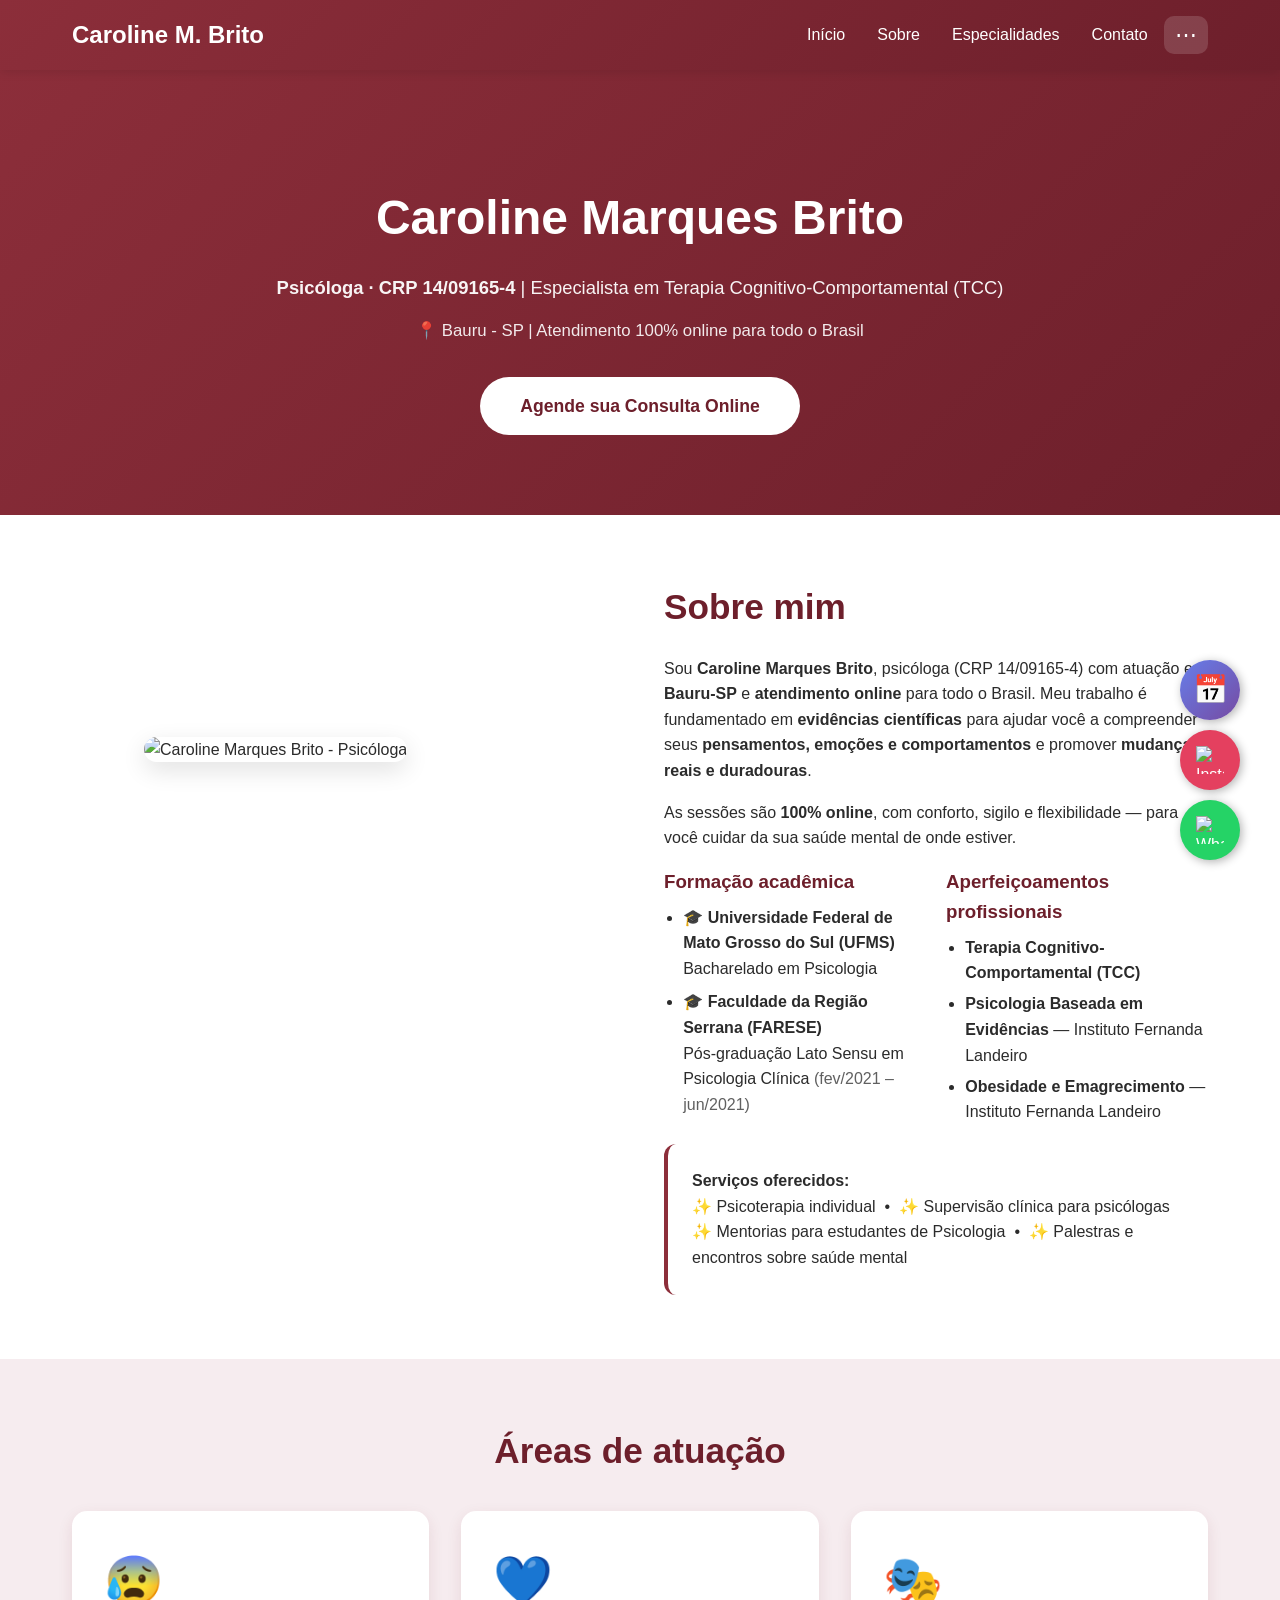
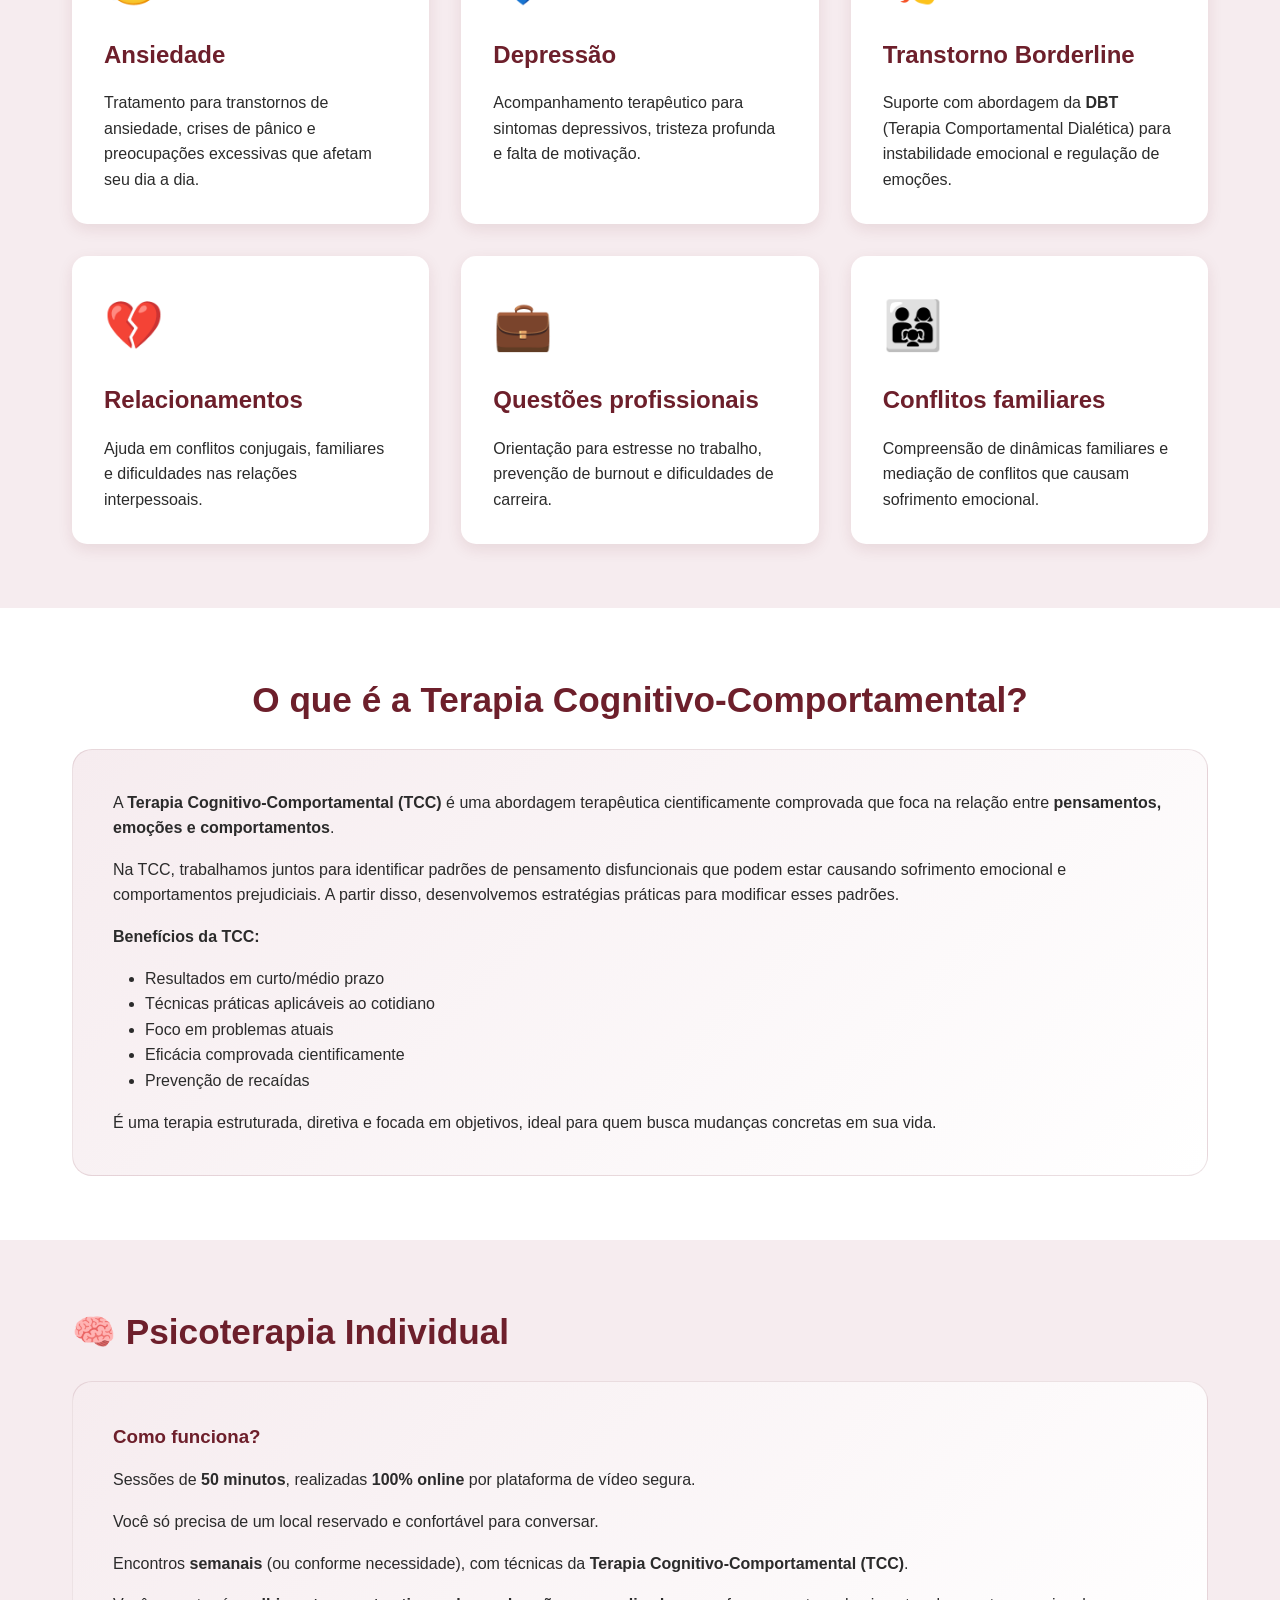
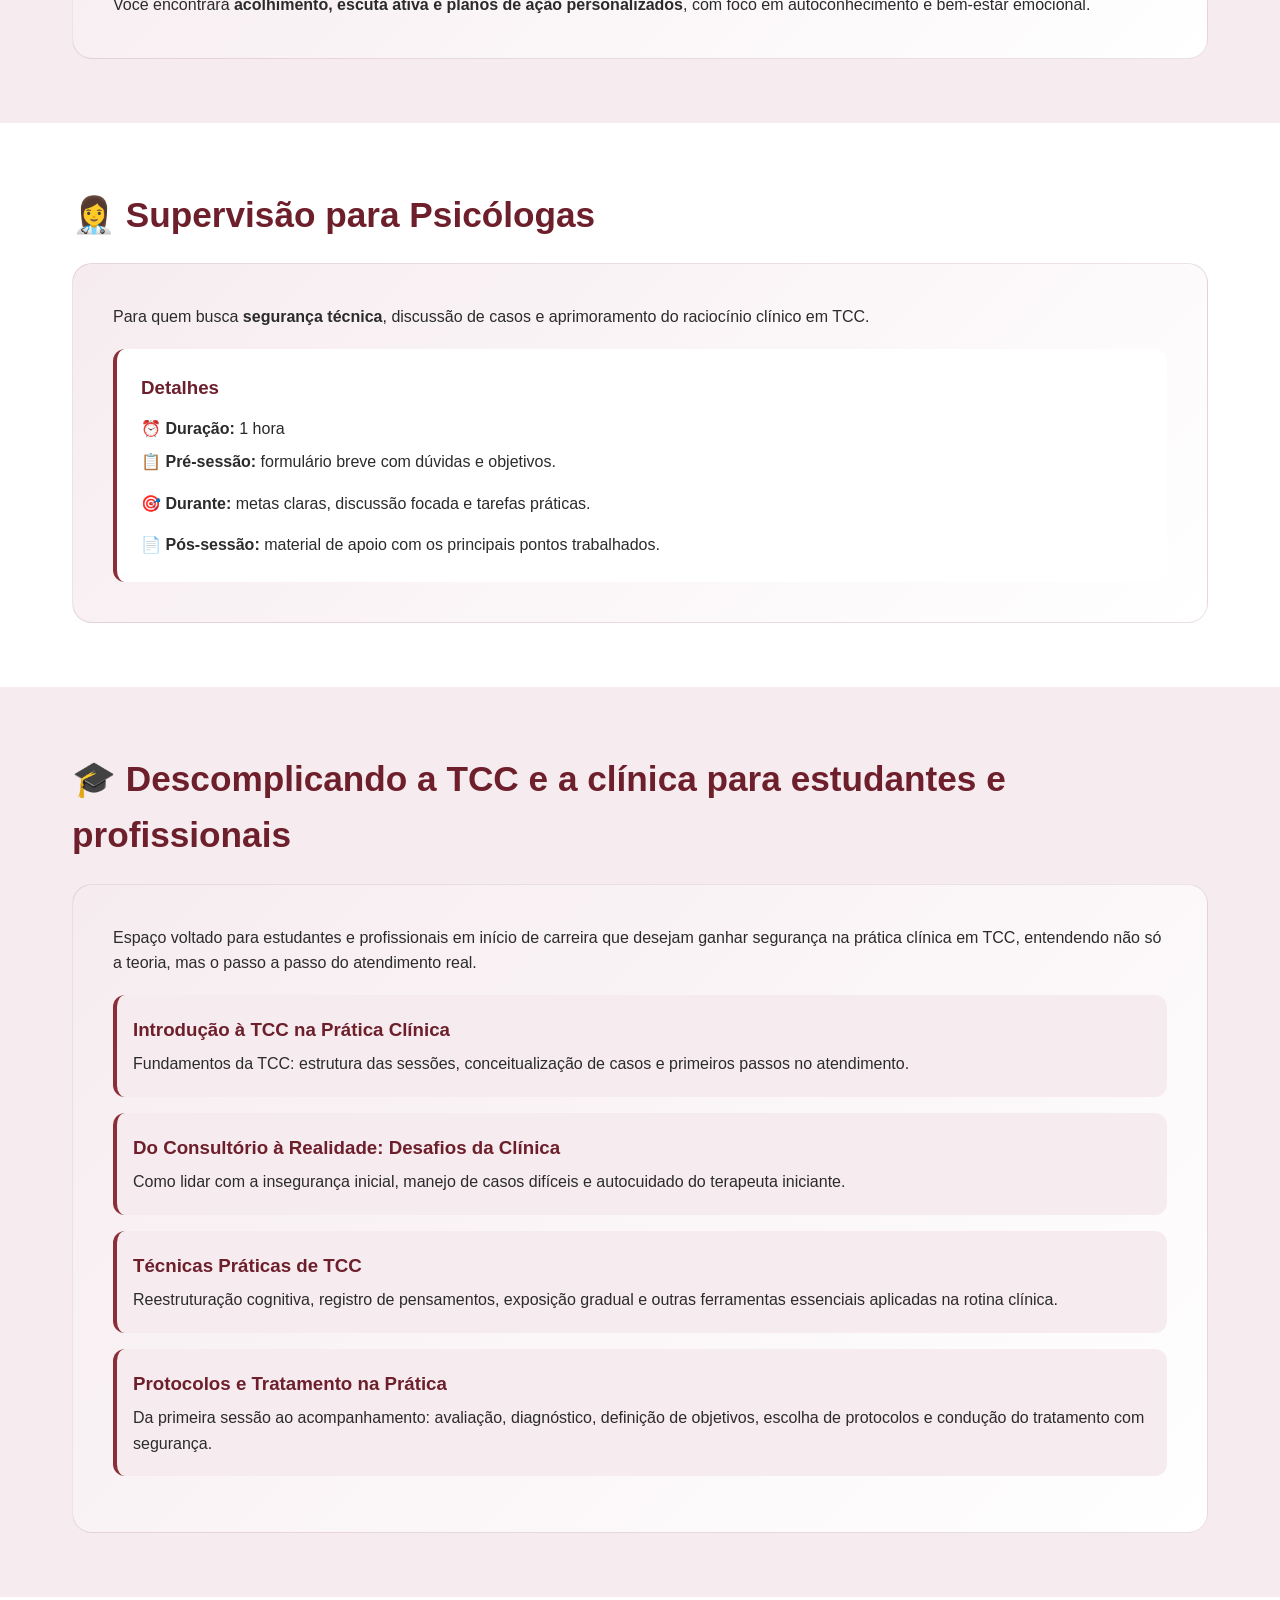
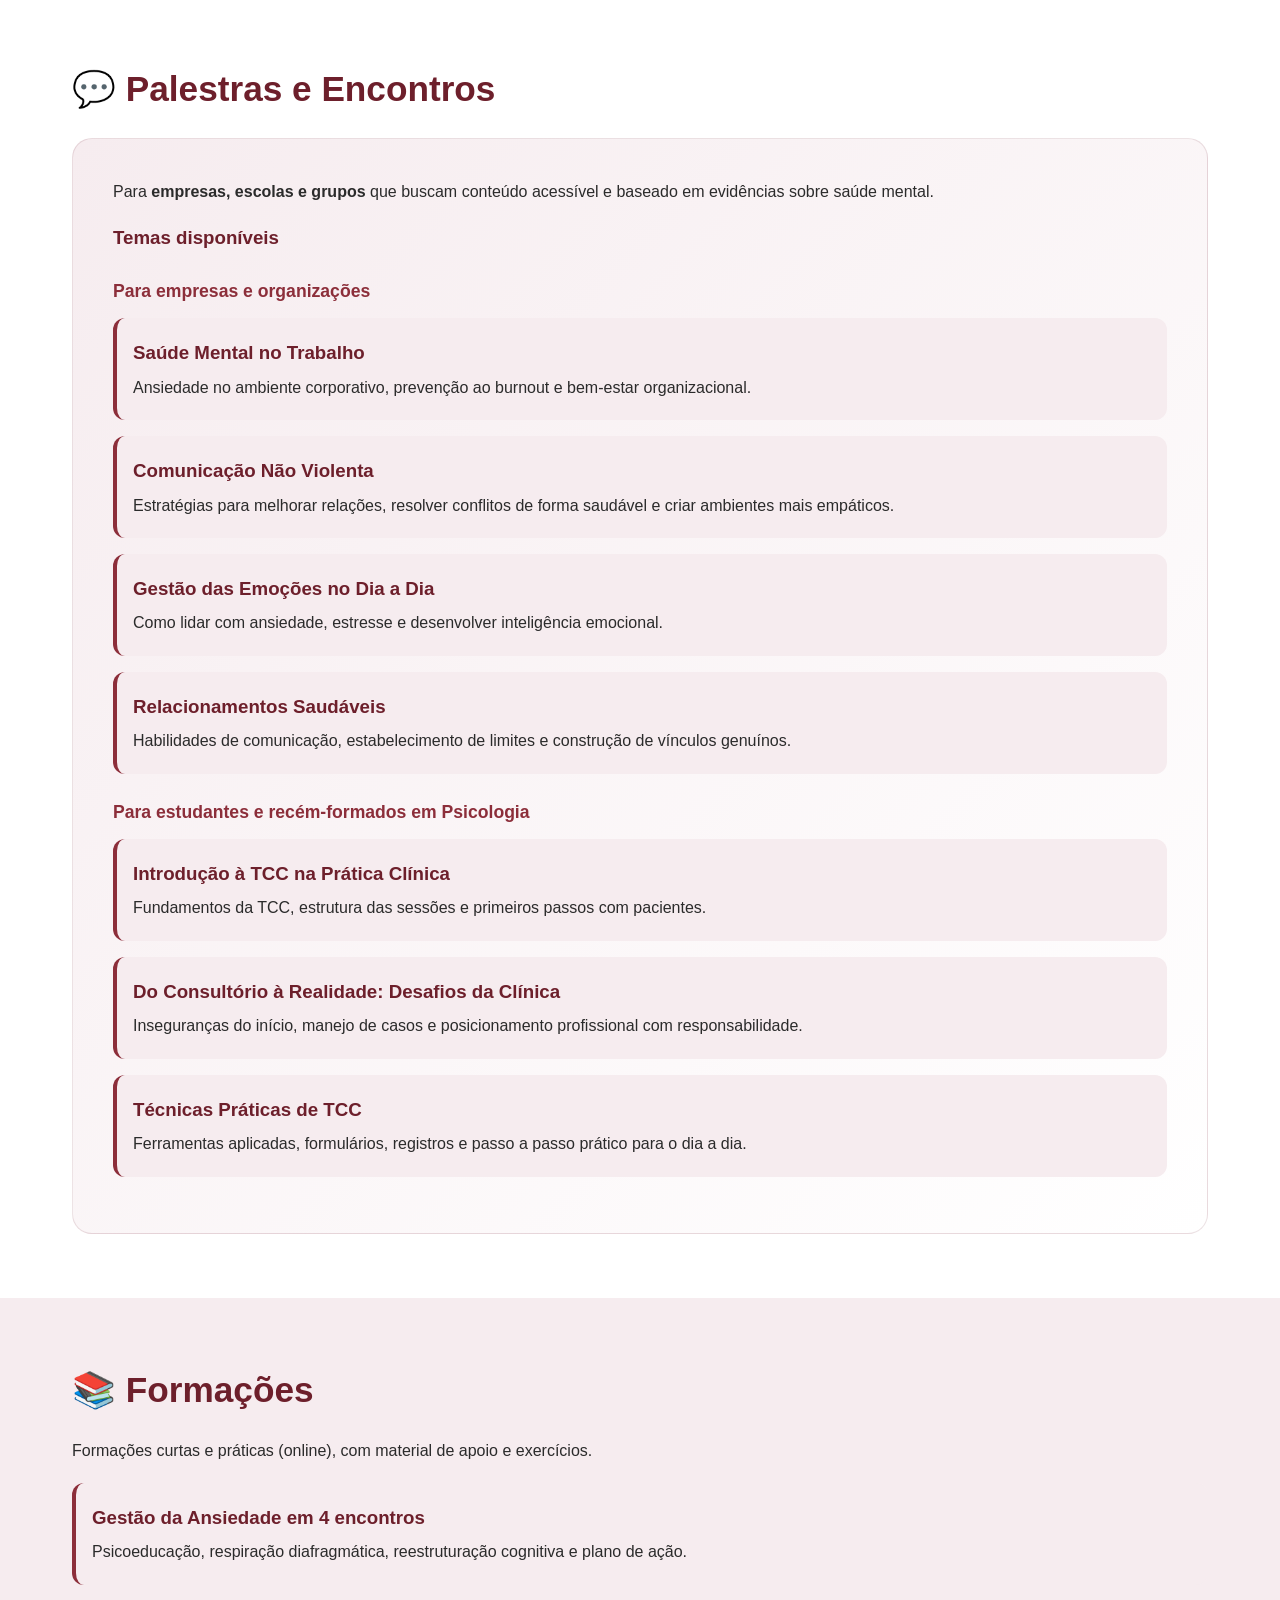
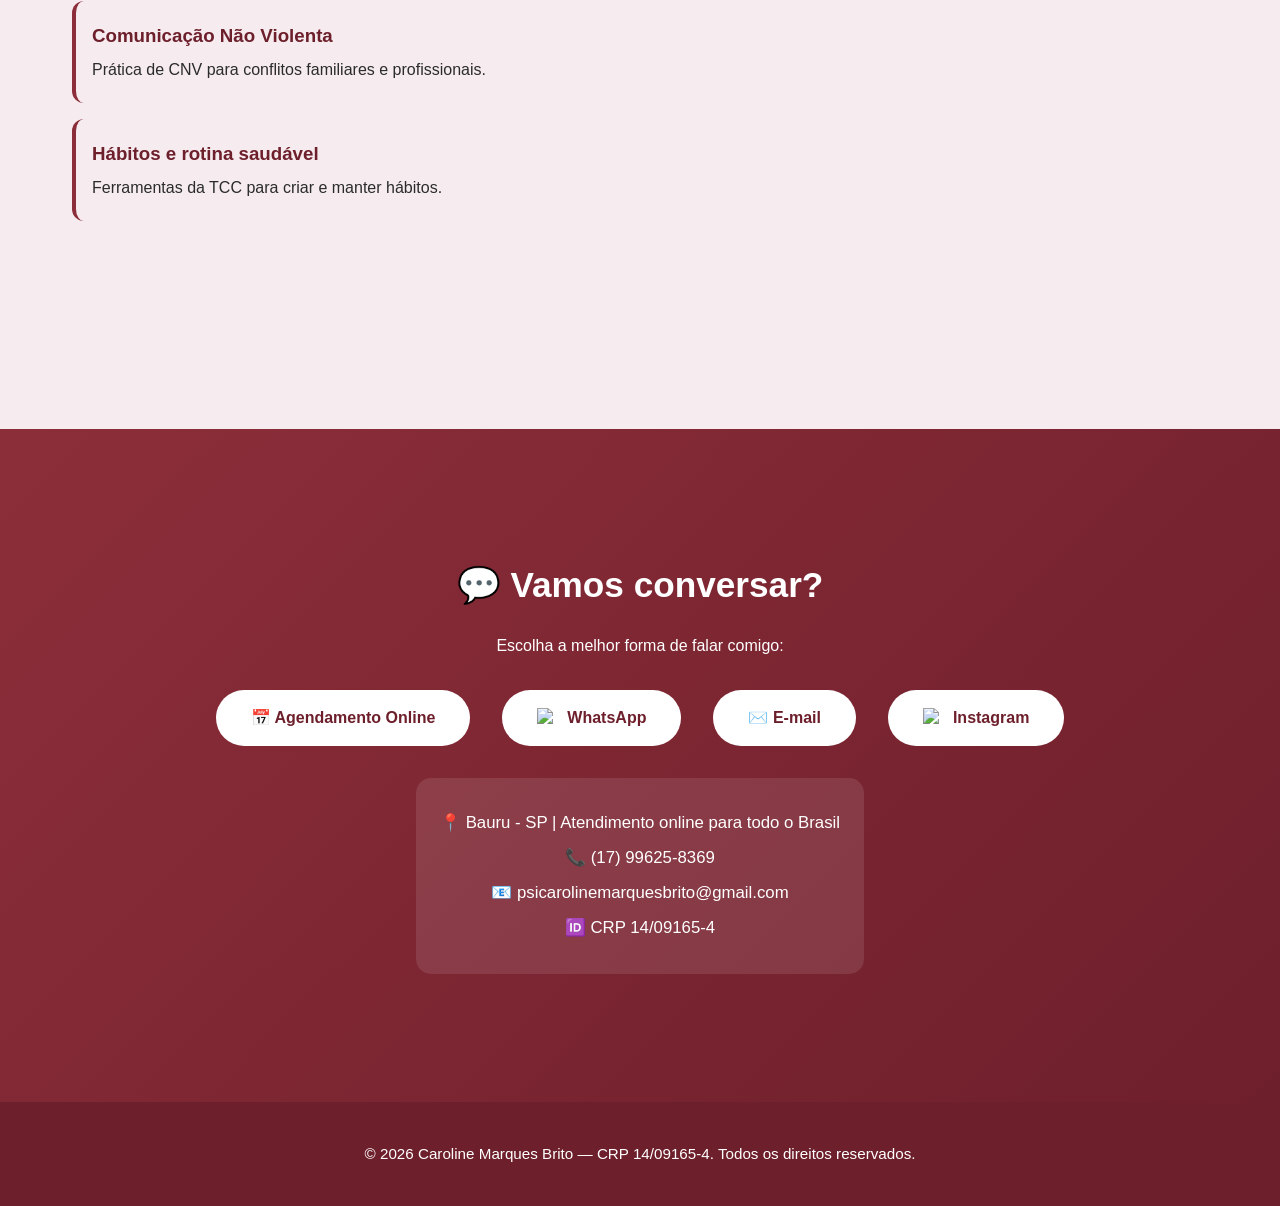
==== commit 02c6e7a4: "Adicionar botões de agendamento online" ====
--- a/index.html
+++ b/index.html
@@ -265,7 +265,7 @@
     <h1>Caroline Marques Brito</h1>
     <p><strong>Psicóloga · CRP 14/09165-4</strong> | Especialista em Terapia Cognitivo-Comportamental (TCC)</p>
     <p class="location">📍 Bauru - SP | Atendimento 100% online para todo o Brasil</p>
-    <a href="https://wa.me/5517996258369?text=Olá! Gostaria de agendar uma consulta." class="cta-button" target="_blank" rel="noopener noreferrer">Agende sua Consulta</a>
+    <a href="/agendamento" class="cta-button">Agende sua Consulta Online</a>
   </section>
 
   <section class="section-bg-white" id="sobre">
@@ -520,23 +520,26 @@
       <p>Escolha a melhor forma de falar comigo:</p>
 
       <div class="contact-buttons">
-        <a href="https://wa.me/5517996258369?text=Olá! Gostaria de agendar uma consulta."
-           class="contact-btn" target="_blank" rel="noopener noreferrer">
-          <img src="whatsapp.png" alt="Abrir conversa no WhatsApp"> WhatsApp
-        </a>
-
-        <a href="mailto:carolinemarquesbrito@gmail.com" class="contact-btn" rel="noopener noreferrer">✉️ E-mail</a>
-
-        <a href="https://www.instagram.com/psicarolmarques/"
-           class="contact-btn" target="_blank" rel="noopener noreferrer">
-          <img src="Instagram.png" alt="Visitar Instagram"> Instagram
-        </a>
-      </div>
-
+  <a href="/agendamento" class="contact-btn">
+    📅 Agendamento Online
+  </a>
+
+  <a href="https://wa.me/5517996258369?text=Olá! Gostaria de agendar uma consulta."
+     class="contact-btn" target="_blank" rel="noopener noreferrer">
+    <img src="whatsapp.png" alt="Abrir conversa no WhatsApp"> WhatsApp
+  </a>
+
+  <a href="mailto:psicarolmarquesbrito@gmail.com" class="contact-btn" rel="noopener noreferrer">✉️ E-mail</a>
+
+  <a href="https://www.instagram.com/psicarolmarques/"
+     class="contact-btn" target="_blank" rel="noopener noreferrer">
+    <img src="Instagram.png" alt="Visitar Instagram"> Instagram
+  </a>
+</div>
       <div class="contact-info" aria-label="Informações de contato">
         <p>📍 Bauru - SP | Atendimento online para todo o Brasil</p>
         <p>📞 (17) 99625-8369</p>
-        <p>📧 carolinemarquesbrito@gmail.com</p>
+        <p>📧 psicarolinemarquesbrito@gmail.com</p>
         <p>🆔 CRP 14/09165-4</p>
       </div>
     </div>
@@ -628,7 +631,7 @@
     "url": "https://psicarolmarques.com.br/",
     "image": "https://psicarolmarques.com.br/imagescaroline.jpeg",
     "telephone": "+55-17-99625-8369",
-    "email": "carolinemarquesbrito@gmail.com",
+    "email": "psicarolmarquesbrito@gmail.com",
     "address": {
       "@type": "PostalAddress",
       "addressLocality": "Bauru",
@@ -642,5 +645,15 @@
     ]
   }
   </script>
+  <!-- Botão flutuante de agendamento -->
+<a href="/agendamento" 
+   style="position: fixed; bottom: 180px; right: 40px; width: 60px; height: 60px; background: linear-gradient(135deg, #667eea 0%, #764ba2 100%); color: white; border-radius: 50%; display: flex; align-items: center; justify-content: center; box-shadow: 2px 2px 10px rgba(0,0,0,0.3); z-index: 999; text-decoration: none; transition: transform 0.3s; font-size: 28px;"
+   onmouseover="this.style.transform='scale(1.1)'" 
+   onmouseout="this.style.transform='scale(1)'"
+   title="Agendar consulta online"
+   aria-label="Agendar consulta">
+  📅
+</a>
+</body>
 </body>
 </html>
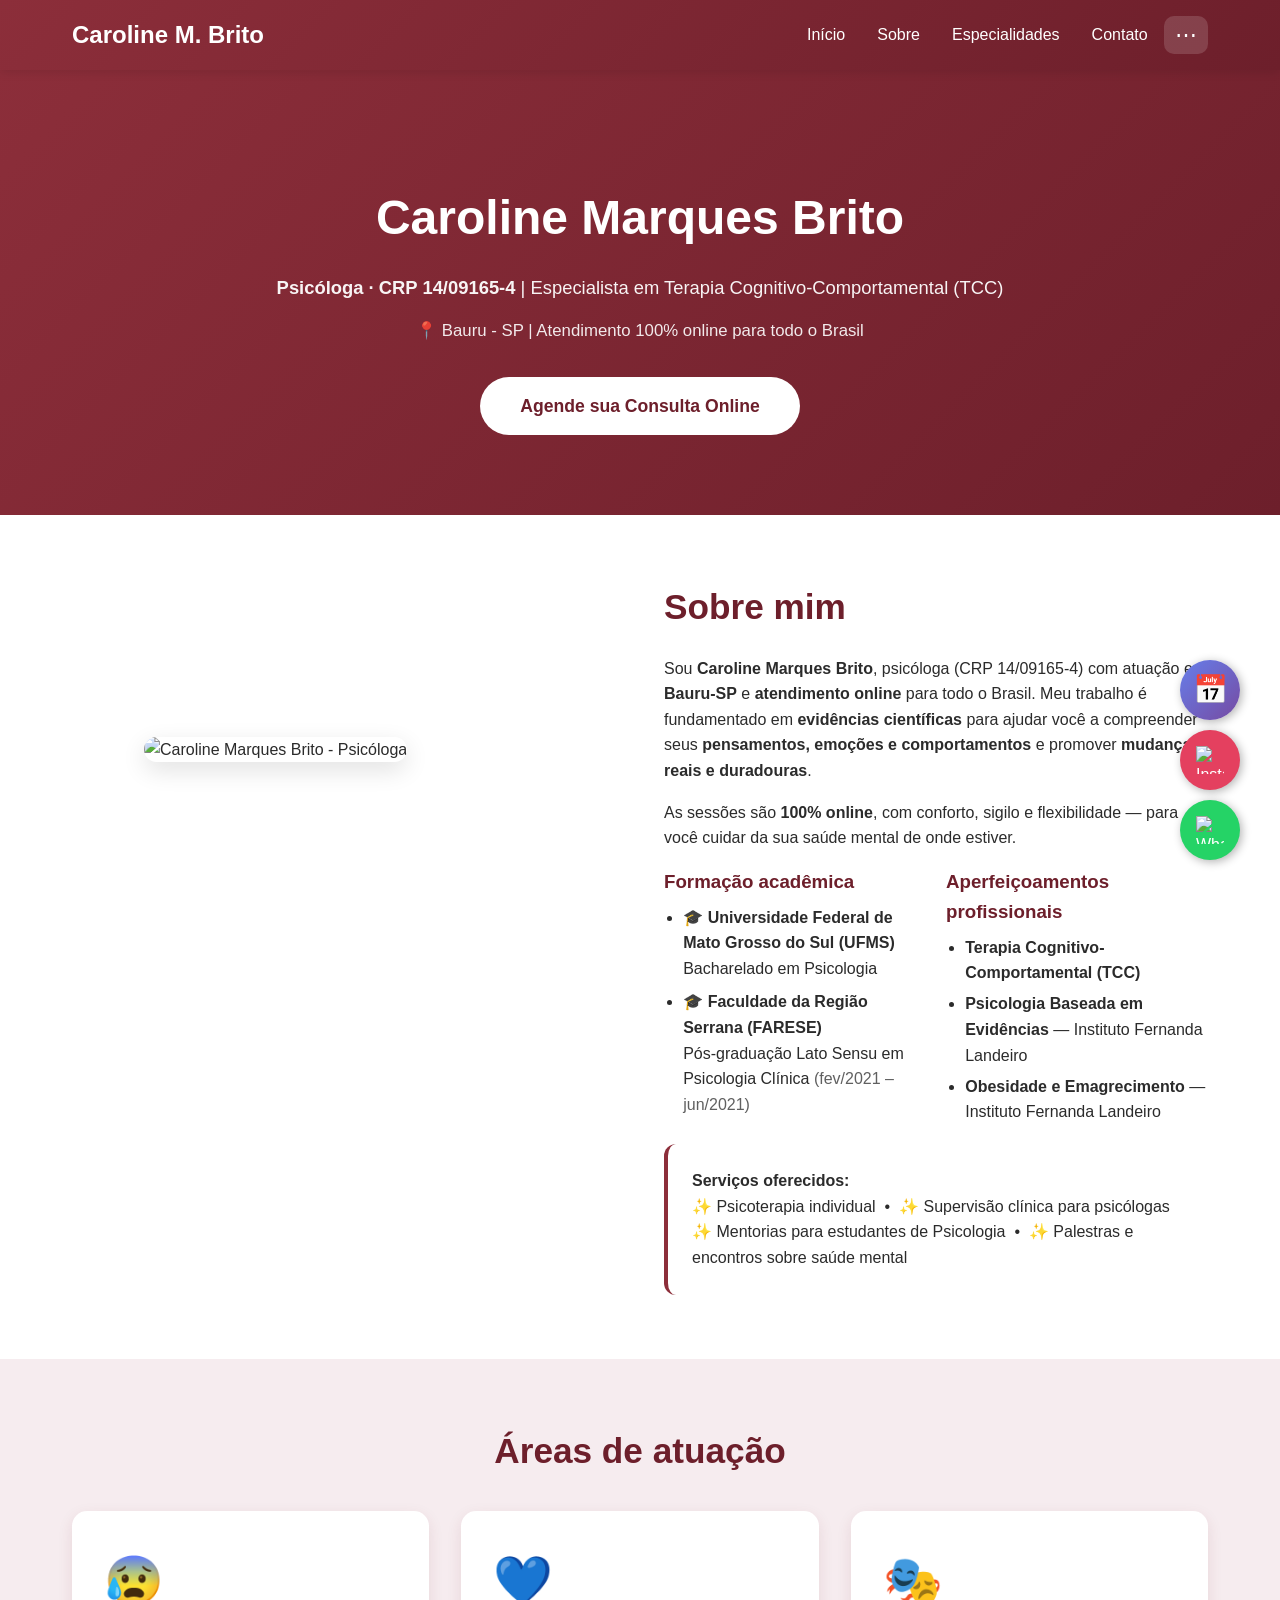
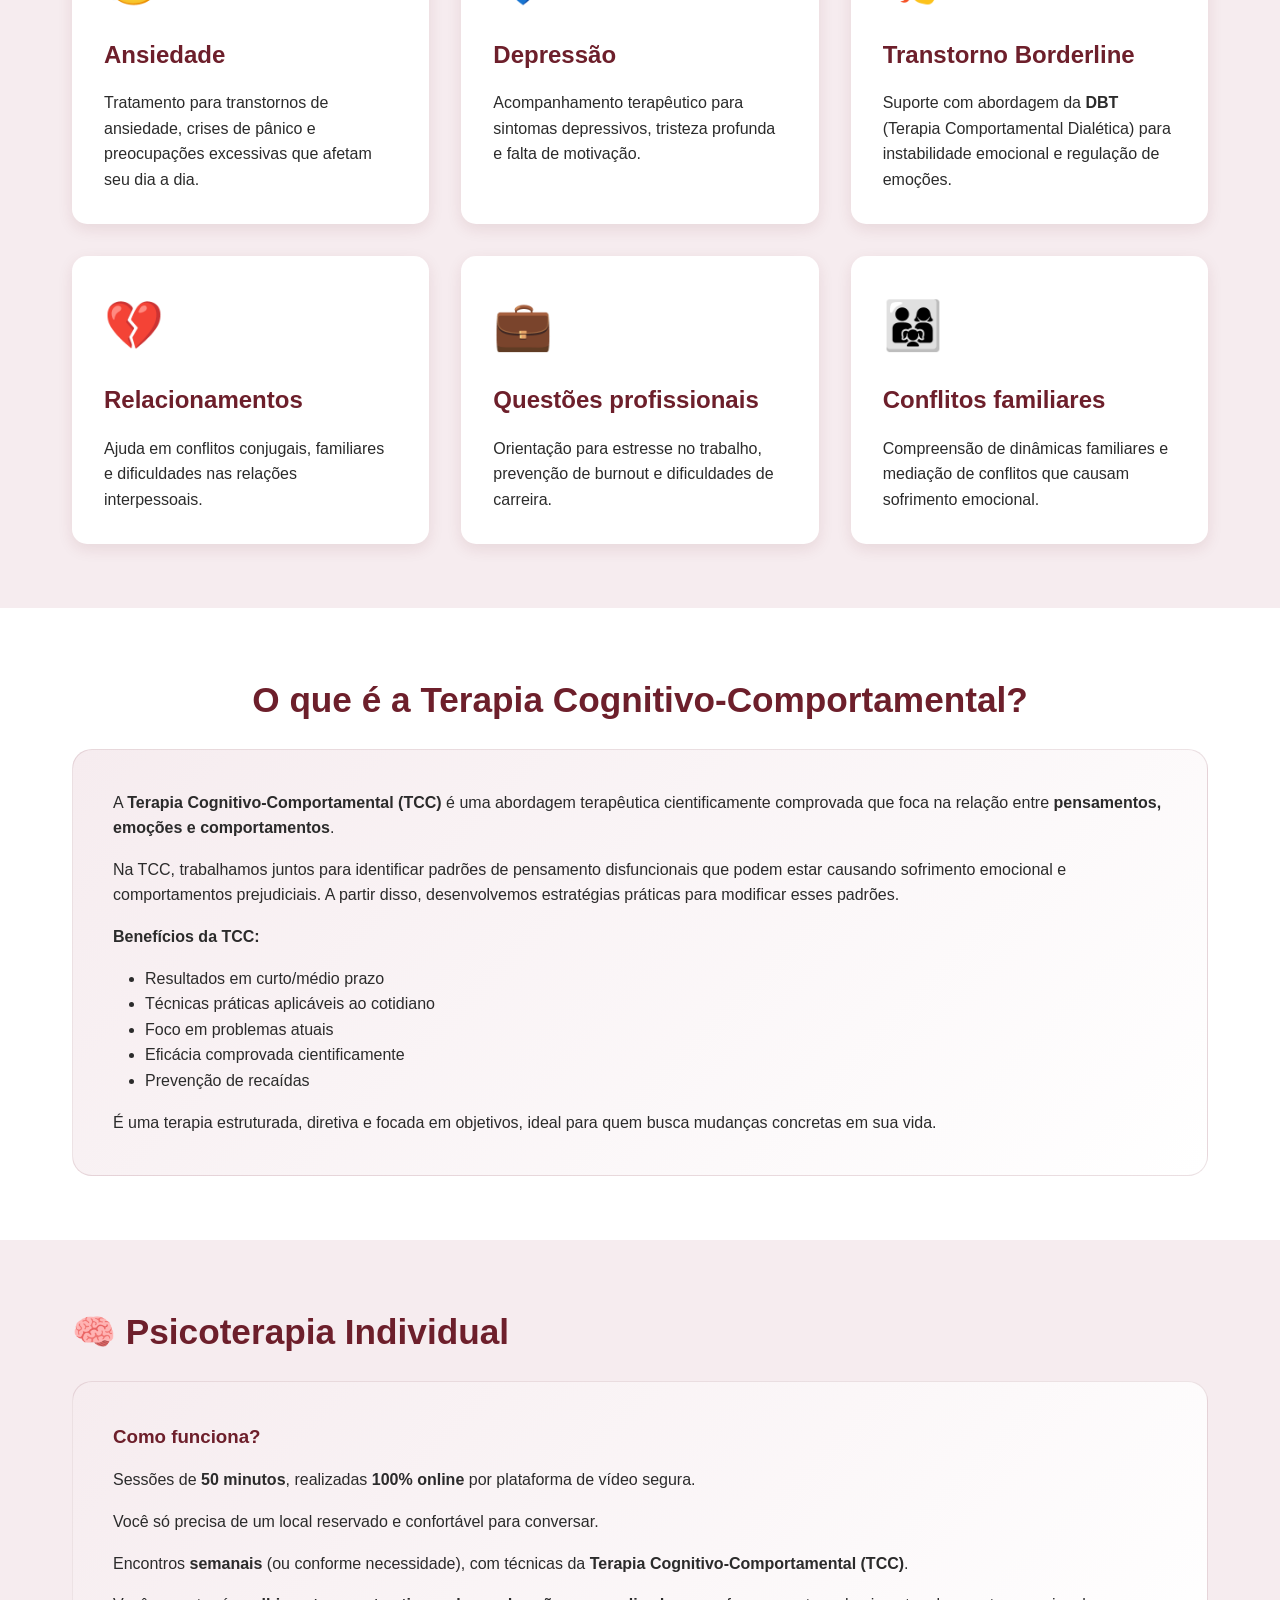
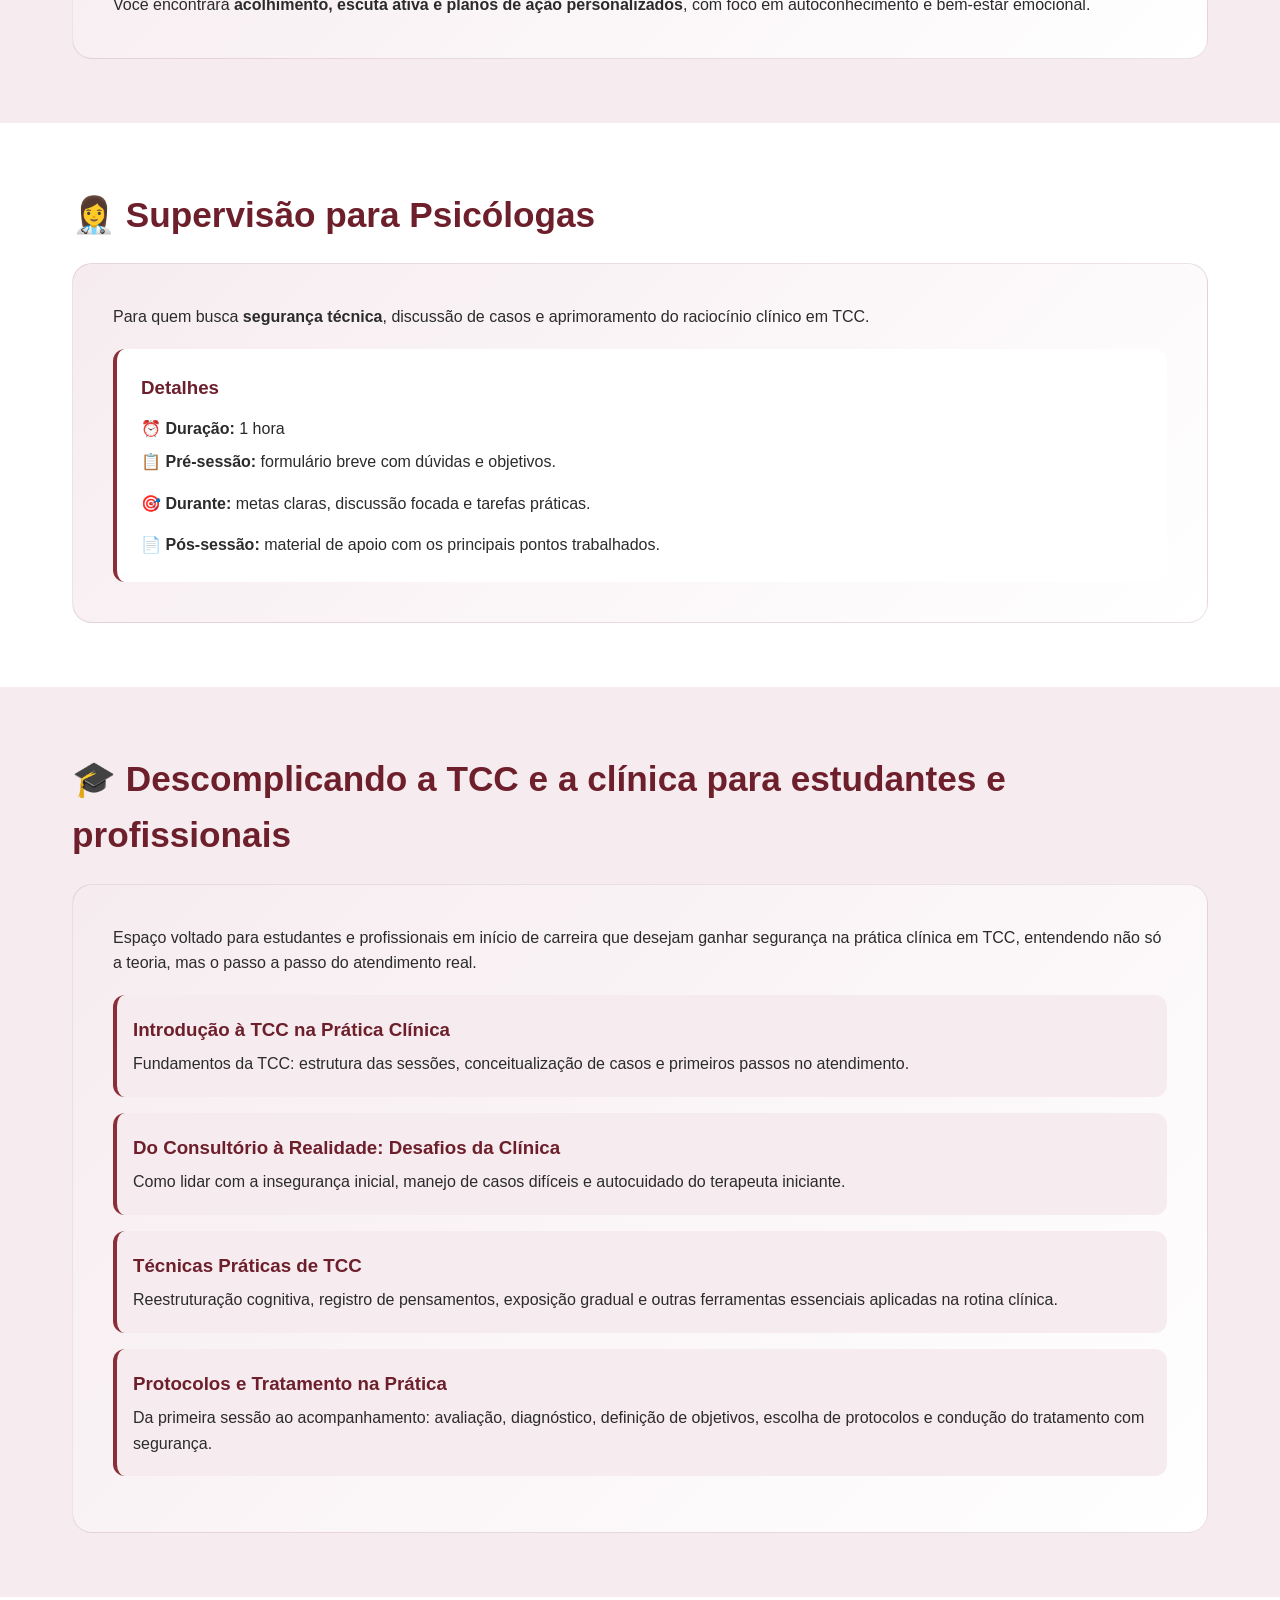
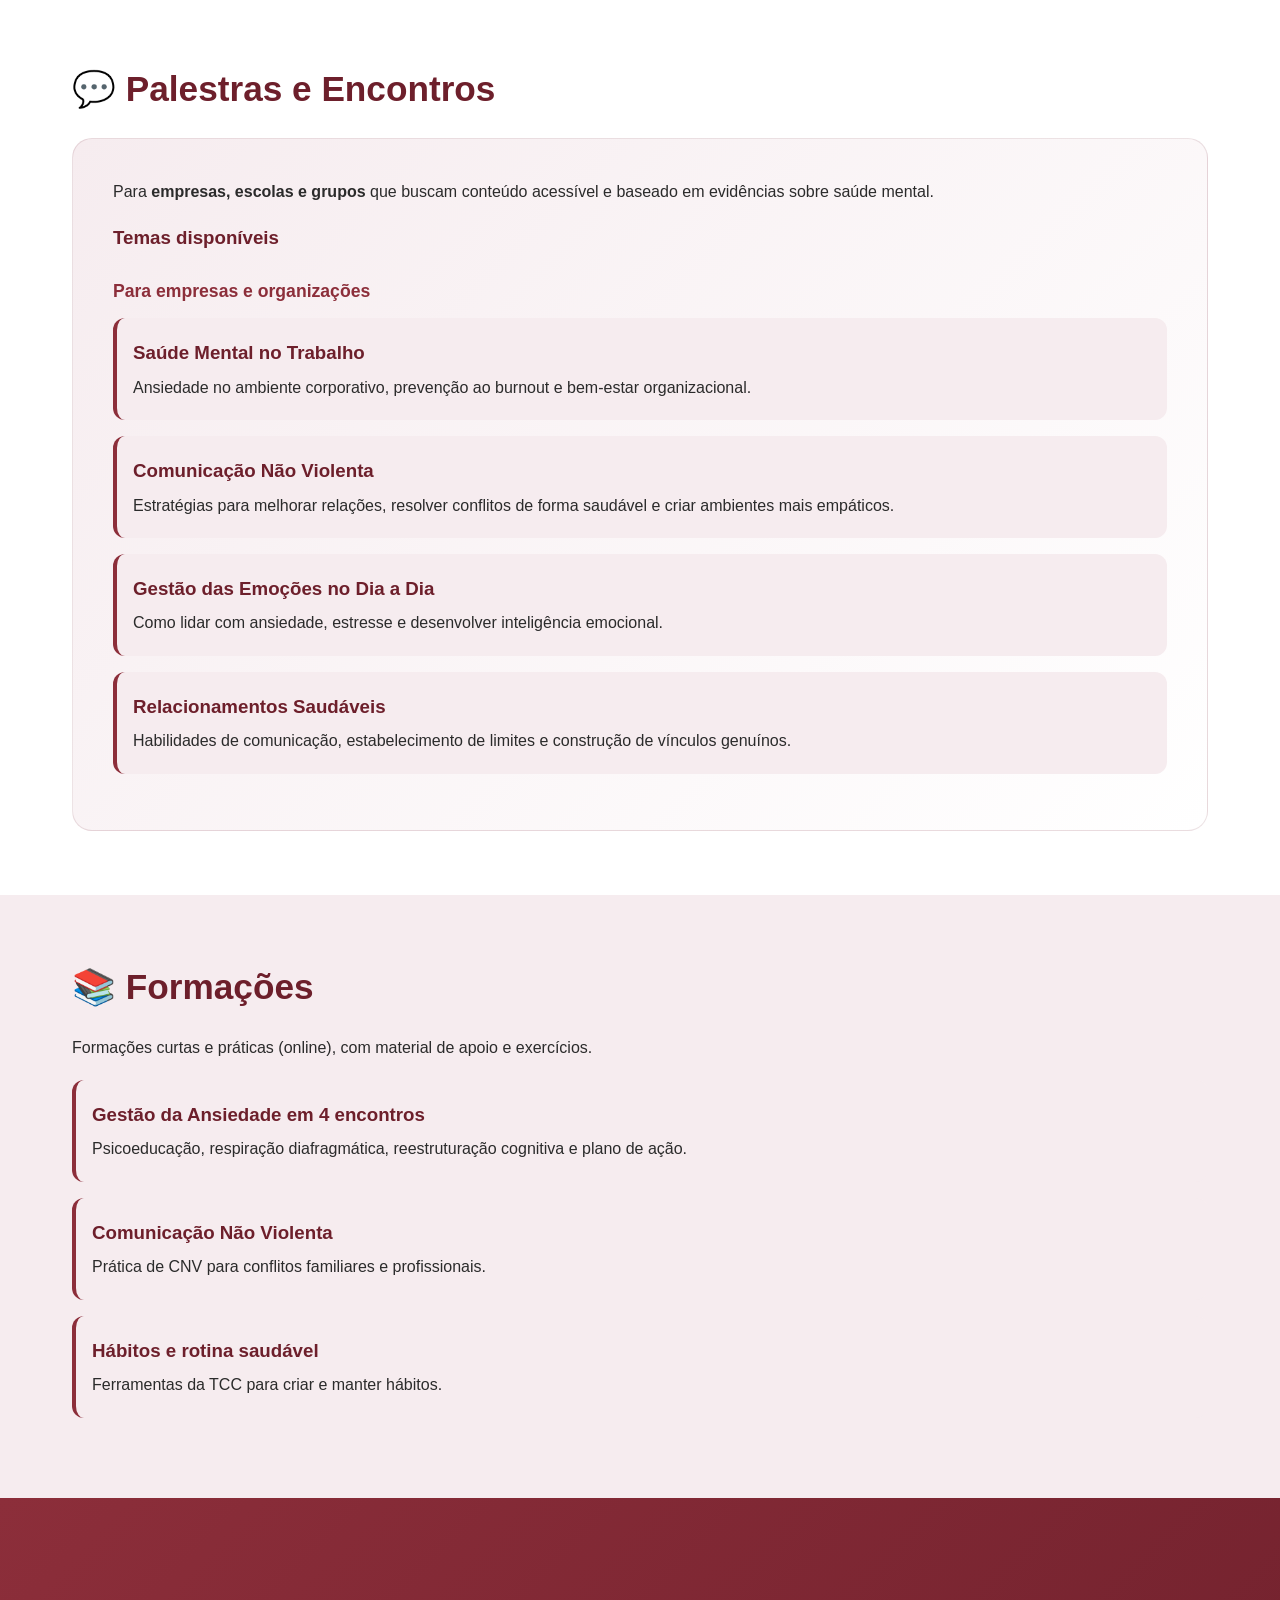
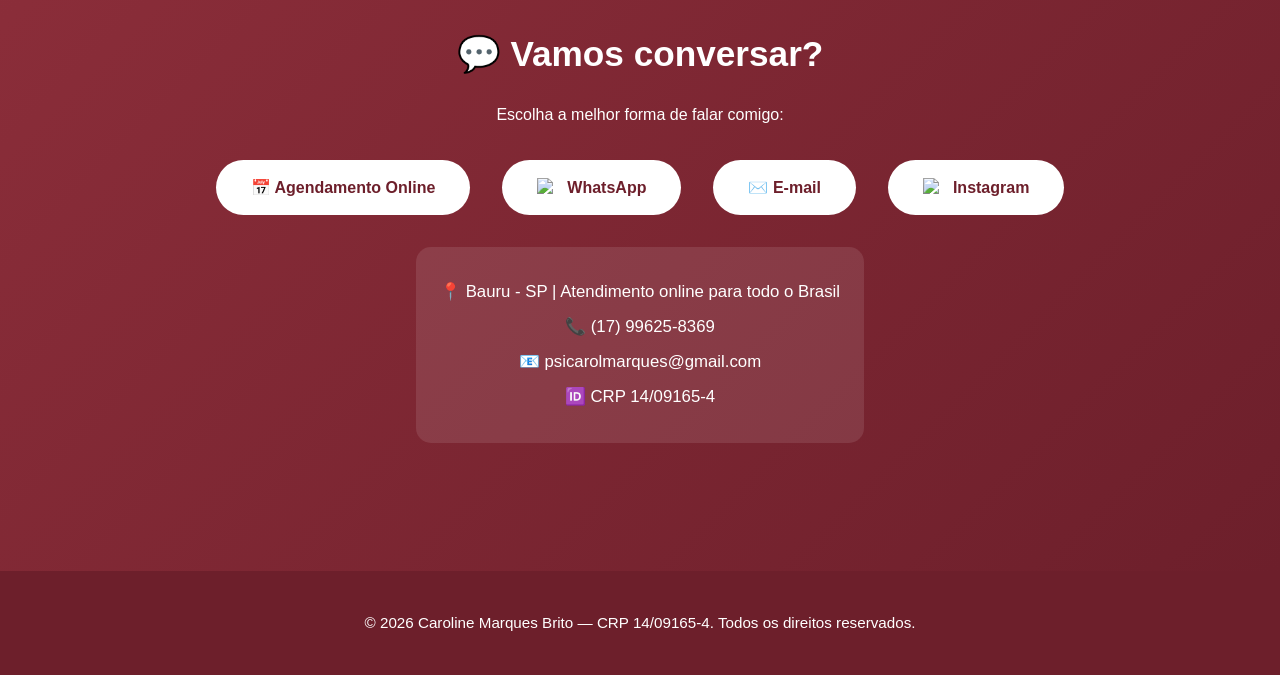
==== commit 8ee12629: "Corrigir email oficial e remover seção duplicada de palestras" ====
--- a/index.html
+++ b/index.html
@@ -234,6 +234,16 @@
     <img src="Instagram.png" alt="Instagram" loading="lazy">
   </a>
 
+  <!-- Botão flutuante de agendamento -->
+  <a href="/agendamento" 
+     style="position: fixed; bottom: 180px; right: 40px; width: 60px; height: 60px; background: linear-gradient(135deg, #667eea 0%, #764ba2 100%); color: white; border-radius: 50%; display: flex; align-items: center; justify-content: center; box-shadow: 2px 2px 10px rgba(0,0,0,0.3); z-index: 999; text-decoration: none; transition: transform 0.3s; font-size: 28px;"
+     onmouseover="this.style.transform='scale(1.1)'" 
+     onmouseout="this.style.transform='scale(1)'"
+     title="Agendar consulta online"
+     aria-label="Agendar consulta">
+    📅
+  </a>
+
   <header id="header">
     <nav aria-label="Menu principal">
       <div class="logo">Caroline M. Brito</div>
@@ -359,7 +369,6 @@
     </div>
   </section>
 
-  <!-- Seção explicativa: O que é TCC -->
   <section class="section-bg-white" id="tcc">
     <div class="container">
       <h2 class="section-title" style="text-align: center;">O que é a Terapia Cognitivo-Comportamental?</h2>
@@ -412,7 +421,6 @@
     </div>
   </section>
 
-  <!-- SEÇÃO ATUALIZADA -->
   <section class="section-bg-light" id="estudantes">
     <div class="container">
       <h2 class="section-title">🎓 Descomplicando a TCC e a clínica para estudantes e profissionais</h2>
@@ -468,21 +476,6 @@
           <h3>Relacionamentos Saudáveis</h3>
           <p>Habilidades de comunicação, estabelecimento de limites e construção de vínculos genuínos.</p>
         </div>
-
-        <h4 style="color: var(--wine-500); margin: 1.5rem 0 0.8rem 0; font-size: 1.1rem;">Para estudantes e recém-formados em Psicologia</h4>
-        <div class="offer-item">
-          <h3>Introdução à TCC na Prática Clínica</h3>
-          <p>Fundamentos da TCC, estrutura das sessões e primeiros passos com pacientes.</p>
-        </div>
-        <div class="offer-item">
-          <h3>Do Consultório à Realidade: Desafios da Clínica</h3>
-          <p>Inseguranças do início, manejo de casos e posicionamento profissional com responsabilidade.</p>
-        </div>
-        <div class="offer-item">
-          <h3>Técnicas Práticas de TCC</h3>
-          <p>Ferramentas aplicadas, formulários, registros e passo a passo prático para o dia a dia.</p>
-        </div>
-        <!-- Itens antigos de Psicologia Baseada em Evidências e Carreira foram removidos conforme solicitado -->
       </div>
     </div>
   </section>
@@ -508,38 +501,33 @@
     </div>
   </section>
 
-  <section class="section-bg-light" id="mentoria-individual">
-    <div class="container">
-      <!-- conteúdo da mentoria individual — personalize quando quiser -->
-    </div>
-  </section>
-
   <section class="contact" id="contato">
     <div class="container">
       <h2 class="section-title" style="color: white;">💬 Vamos conversar?</h2>
       <p>Escolha a melhor forma de falar comigo:</p>
 
       <div class="contact-buttons">
-  <a href="/agendamento" class="contact-btn">
-    📅 Agendamento Online
-  </a>
-
-  <a href="https://wa.me/5517996258369?text=Olá! Gostaria de agendar uma consulta."
-     class="contact-btn" target="_blank" rel="noopener noreferrer">
-    <img src="whatsapp.png" alt="Abrir conversa no WhatsApp"> WhatsApp
-  </a>
-
-  <a href="mailto:psicarolmarquesbrito@gmail.com" class="contact-btn" rel="noopener noreferrer">✉️ E-mail</a>
-
-  <a href="https://www.instagram.com/psicarolmarques/"
-     class="contact-btn" target="_blank" rel="noopener noreferrer">
-    <img src="Instagram.png" alt="Visitar Instagram"> Instagram
-  </a>
-</div>
+        <a href="/agendamento" class="contact-btn">
+          📅 Agendamento Online
+        </a>
+
+        <a href="https://wa.me/5517996258369?text=Olá! Gostaria de agendar uma consulta."
+           class="contact-btn" target="_blank" rel="noopener noreferrer">
+          <img src="whatsapp.png" alt="Abrir conversa no WhatsApp"> WhatsApp
+        </a>
+
+        <a href="mailto:psicarolmarques@gmail.com" class="contact-btn" rel="noopener noreferrer">✉️ E-mail</a>
+
+        <a href="https://www.instagram.com/psicarolmarques/"
+           class="contact-btn" target="_blank" rel="noopener noreferrer">
+          <img src="Instagram.png" alt="Visitar Instagram"> Instagram
+        </a>
+      </div>
+
       <div class="contact-info" aria-label="Informações de contato">
         <p>📍 Bauru - SP | Atendimento online para todo o Brasil</p>
         <p>📞 (17) 99625-8369</p>
-        <p>📧 psicarolinemarquesbrito@gmail.com</p>
+        <p>📧 psicarolmarques@gmail.com</p>
         <p>🆔 CRP 14/09165-4</p>
       </div>
     </div>
@@ -549,18 +537,15 @@
     <p>&copy; <span id="yearSpan"></span> Caroline Marques Brito — CRP 14/09165-4. Todos os direitos reservados.</p>
   </footer>
 
-  <!-- Script: menu, âncoras suaves e 3 pontinhos -->
   <script>
     document.addEventListener('DOMContentLoaded', () => {
       const $  = (s, r=document) => r.querySelector(s);
       const $$ = (s, r=document) => Array.from(r.querySelectorAll(s));
       const smoothTo = (sel) => { const el = $(sel); if (el) el.scrollIntoView({ behavior:'smooth', block:'start' }); };
 
-      // Ano no rodapé
       const ySpan = document.getElementById('yearSpan');
       if (ySpan) ySpan.textContent = new Date().getFullYear();
 
-      // Menu mobile
       const menuToggle = $('.menu-toggle');
       const navLinks   = $('.nav-links');
       if (menuToggle && navLinks) {
@@ -573,7 +558,6 @@
         menuToggle.addEventListener('touchend', toggleNav, { passive:false });
       }
 
-      // Rolagem suave no menu principal
       $$('.nav-links a[href^="#"]').forEach(a => {
         const go = (e) => {
           e.preventDefault();
@@ -584,7 +568,6 @@
         a.addEventListener('touchend', go, { passive:false });
       });
 
-      // Três pontinhos (⋯)
       const moreToggle   = $('.more-toggle');
       const moreDropdown = $('.more-dropdown');
       if (moreToggle && moreDropdown) {
@@ -606,7 +589,6 @@
         document.addEventListener('click', closeIfOutside);
         document.addEventListener('touchend', closeIfOutside);
 
-        // Rolagem suave nos itens do dropdown
         $$('.more-dropdown a[href^="#"]').forEach(a => {
           const go = (e) => {
             e.preventDefault();
@@ -622,7 +604,6 @@
     });
   </script>
 
-  <!-- Dados estruturados (JSON-LD) -->
   <script type="application/ld+json">
   {
     "@context": "https://schema.org",
@@ -631,7 +612,7 @@
     "url": "https://psicarolmarques.com.br/",
     "image": "https://psicarolmarques.com.br/imagescaroline.jpeg",
     "telephone": "+55-17-99625-8369",
-    "email": "psicarolmarquesbrito@gmail.com",
+    "email": "psicarolmarques@gmail.com",
     "address": {
       "@type": "PostalAddress",
       "addressLocality": "Bauru",
@@ -645,15 +626,5 @@
     ]
   }
   </script>
-  <!-- Botão flutuante de agendamento -->
-<a href="/agendamento" 
-   style="position: fixed; bottom: 180px; right: 40px; width: 60px; height: 60px; background: linear-gradient(135deg, #667eea 0%, #764ba2 100%); color: white; border-radius: 50%; display: flex; align-items: center; justify-content: center; box-shadow: 2px 2px 10px rgba(0,0,0,0.3); z-index: 999; text-decoration: none; transition: transform 0.3s; font-size: 28px;"
-   onmouseover="this.style.transform='scale(1.1)'" 
-   onmouseout="this.style.transform='scale(1)'"
-   title="Agendar consulta online"
-   aria-label="Agendar consulta">
-  📅
-</a>
 </body>
-</body>
-</html>
+</html>
